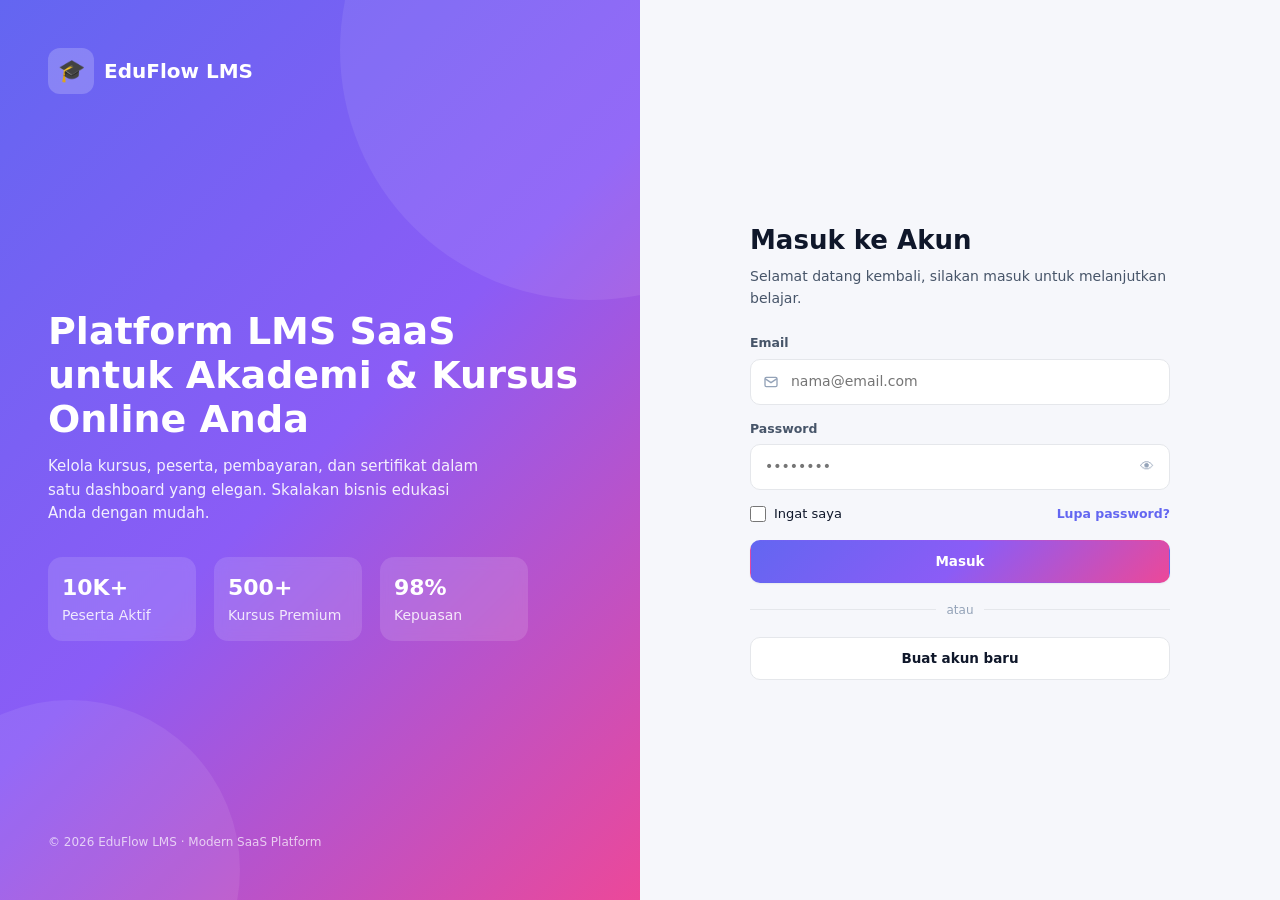
==== index.html @ 76f5e513 "Update index.html" ====
<!DOCTYPE html>
<html lang="id">
<head>
<meta charset="UTF-8" />
<meta name="viewport" content="width=device-width, initial-scale=1, viewport-fit=cover" />
<meta name="theme-color" content="#6366f1" />
<meta name="description" content="EduFlow LMS - Platform Kursus Online SaaS Modern" />
<title>EduFlow LMS - Platform Kursus Online</title>
<link rel="icon" type="image/svg+xml" href="data:image/svg+xml,%3Csvg%20xmlns%3D%22http%3A%2F%2Fwww.w3.org%2F2000%2Fsvg%22%20viewBox%3D%220%200%2064%2064%22%3E%3Crect%20width%3D%2264%22%20height%3D%2264%22%20rx%3D%2214%22%20fill%3D%22%236366f1%22%2F%3E%3Cpath%20d%3D%22M16%2024l16-8%2016%208-16%208z%22%20fill%3D%22white%22%2F%3E%3Cpath%20d%3D%22M22%2030v8c0%203%204%206%2010%206s10-3%2010-6v-8%22%20stroke%3D%22white%22%20stroke-width%3D%222.5%22%20fill%3D%22none%22%2F%3E%3C%2Fsvg%3E" />
<!-- Manifest dipasang saat runtime oleh applyBranding() (Blob URL valid) -->
<style>
/* ============== DESIGN TOKENS ============== */
:root{
  --bg:#f6f7fb; --surface:#ffffff; --surface-2:#f1f3f9; --text:#0f172a; --text-soft:#475569; --muted:#94a3b8;
  --border:#e5e7eb; --primary:#6366f1; --primary-2:#8b5cf6; --primary-soft:#eef2ff;
  --success:#10b981; --warning:#f59e0b; --danger:#ef4444; --info:#0ea5e9;
  --shadow-sm:0 1px 2px rgba(15,23,42,.06); --shadow:0 8px 24px rgba(15,23,42,.08);
  --shadow-lg:0 24px 48px -12px rgba(15,23,42,.18);
  --radius:14px; --radius-sm:10px; --radius-lg:20px;
  --glass:rgba(255,255,255,.65); --glass-border:rgba(255,255,255,.4);
  --gradient:linear-gradient(135deg,#6366f1 0%,#8b5cf6 50%,#ec4899 100%);
  --sidebar:#0f172a; --sidebar-text:#cbd5e1; --sidebar-active:#1e293b;
}
[data-theme="dark"]{
  --bg:#0b1020; --surface:#121931; --surface-2:#0f1530; --text:#e2e8f0; --text-soft:#cbd5e1; --muted:#64748b;
  --border:#1f2a44; --primary:#818cf8; --primary-2:#a78bfa; --primary-soft:#1e1b4b;
  --glass:rgba(18,25,49,.6); --glass-border:rgba(255,255,255,.08);
  --sidebar:#070b1a; --sidebar-active:#111a36;
}
*{box-sizing:border-box;margin:0;padding:0}
html,body{height:100%}
body{
  font-family:'Inter',system-ui,-apple-system,Segoe UI,Roboto,sans-serif;
  background:var(--bg);color:var(--text);font-size:14px;line-height:1.55;
  -webkit-font-smoothing:antialiased;overflow-x:hidden;
}
a{color:inherit;text-decoration:none}
button{font:inherit;cursor:pointer;border:0;background:none;color:inherit}
input,select,textarea{font:inherit;color:inherit}
img{max-width:100%;display:block}
::-webkit-scrollbar{width:10px;height:10px}
::-webkit-scrollbar-thumb{background:var(--border);border-radius:8px}
::-webkit-scrollbar-thumb:hover{background:var(--muted)}

/* ============== UTILITIES ============== */
.hidden{display:none !important}
.flex{display:flex}.grid{display:grid}.gap-1{gap:6px}.gap-2{gap:10px}.gap-3{gap:16px}.gap-4{gap:24px}
.items-center{align-items:center}.justify-between{justify-content:space-between}.justify-center{justify-content:center}
.flex-1{flex:1}.flex-col{flex-direction:column}.wrap{flex-wrap:wrap}
.text-sm{font-size:12.5px}.text-lg{font-size:16px}.text-xl{font-size:20px}.text-2xl{font-size:26px}.text-3xl{font-size:34px}
.font-bold{font-weight:700}.font-semi{font-weight:600}.muted{color:var(--muted)}.soft{color:var(--text-soft)}
.mt-1{margin-top:8px}.mt-2{margin-top:16px}.mt-3{margin-top:24px}.mt-4{margin-top:32px}
.mb-1{margin-bottom:8px}.mb-2{margin-bottom:16px}.mb-3{margin-bottom:24px}
.p-2{padding:12px}.p-3{padding:18px}.p-4{padding:24px}
.rounded{border-radius:var(--radius)}.rounded-sm{border-radius:var(--radius-sm)}
.full{width:100%}.center{text-align:center}
.scroll{overflow:auto}
.badge{display:inline-flex;align-items:center;gap:6px;padding:4px 10px;border-radius:999px;font-size:11.5px;font-weight:600;background:var(--surface-2);color:var(--text-soft)}
.badge.success{background:rgba(16,185,129,.12);color:var(--success)}
.badge.warn{background:rgba(245,158,11,.14);color:var(--warning)}
.badge.danger{background:rgba(239,68,68,.12);color:var(--danger)}
.badge.info{background:rgba(14,165,233,.12);color:var(--info)}
.badge.primary{background:var(--primary-soft);color:var(--primary)}

/* ============== BUTTONS ============== */
.btn{display:inline-flex;align-items:center;justify-content:center;gap:8px;padding:10px 16px;border-radius:var(--radius-sm);font-weight:600;font-size:13.5px;transition:all .18s ease;border:1px solid transparent;white-space:nowrap}
.btn:hover{transform:translateY(-1px)}
.btn:active{transform:translateY(0)}
.btn.primary{background:var(--gradient);color:#fff;box-shadow:var(--shadow-sm)}
.btn.primary:hover{box-shadow:0 10px 24px rgba(99,102,241,.35)}
.btn.ghost{background:var(--surface);color:var(--text);border-color:var(--border)}
.btn.ghost:hover{background:var(--surface-2)}
.btn.soft{background:var(--primary-soft);color:var(--primary)}
.btn.danger{background:rgba(239,68,68,.1);color:var(--danger)}
.btn.danger:hover{background:var(--danger);color:#fff}
.btn.sm{padding:7px 12px;font-size:12.5px}
.btn.icon{padding:9px;width:38px;height:38px}
.btn:disabled{opacity:.55;cursor:not-allowed;transform:none}

/* ============== FORMS ============== */
.field{display:flex;flex-direction:column;gap:6px;margin-bottom:14px}
.field label{font-size:12.5px;font-weight:600;color:var(--text-soft)}
.input,.select,.textarea{
  width:100%;padding:11px 14px;border:1.5px solid var(--border);background:var(--surface);
  border-radius:var(--radius-sm);transition:all .15s;outline:none;color:var(--text);
}
.input:focus,.select:focus,.textarea:focus{border-color:var(--primary);box-shadow:0 0 0 4px rgba(99,102,241,.12)}
.textarea{min-height:90px;resize:vertical;font-family:inherit}
.input-icon{position:relative}
.input-icon .input{padding-left:40px}
.input-icon svg{position:absolute;left:13px;top:50%;transform:translateY(-50%);color:var(--muted)}
.pw-wrap{position:relative}
.pw-wrap button{position:absolute;right:10px;top:50%;transform:translateY(-50%);color:var(--muted);padding:6px}
.checkbox{display:inline-flex;align-items:center;gap:8px;cursor:pointer;font-size:13px}
.checkbox input{width:16px;height:16px;accent-color:var(--primary)}
.error-msg{color:var(--danger);font-size:12px;margin-top:4px;display:block}

/* ============== CARD ============== */
.card{background:var(--surface);border:1px solid var(--border);border-radius:var(--radius);padding:20px;box-shadow:var(--shadow-sm);transition:all .2s}
.card.hover:hover{transform:translateY(-3px);box-shadow:var(--shadow)}
.glass{background:var(--glass);backdrop-filter:blur(20px);-webkit-backdrop-filter:blur(20px);border:1px solid var(--glass-border)}

/* ============== AUTH ============== */
.auth-wrap{min-height:100vh;display:grid;grid-template-columns:1fr 1fr;background:var(--bg)}
.auth-hero{background:var(--gradient);color:#fff;padding:48px;display:flex;flex-direction:column;justify-content:space-between;position:relative;overflow:hidden}
.auth-hero::before,.auth-hero::after{content:"";position:absolute;border-radius:50%;background:rgba(255,255,255,.08)}
.auth-hero::before{width:500px;height:500px;top:-200px;right:-200px}
.auth-hero::after{width:340px;height:340px;bottom:-140px;left:-100px}
.auth-hero > *{position:relative;z-index:1}
.auth-hero h1{font-size:38px;font-weight:800;line-height:1.15;margin-top:24px}
.auth-hero p{opacity:.9;margin-top:14px;font-size:15px;max-width:440px}
.auth-stats{display:grid;grid-template-columns:repeat(3,1fr);gap:18px;margin-top:32px;max-width:480px}
.auth-stats div{background:rgba(255,255,255,.13);padding:14px;border-radius:14px;backdrop-filter:blur(6px)}
.auth-stats b{font-size:22px;display:block}
.auth-form{display:flex;align-items:center;justify-content:center;padding:40px 24px}
.auth-card{width:100%;max-width:420px}
.auth-card h2{font-size:26px;font-weight:800;margin-bottom:6px}
.auth-card .sub{color:var(--text-soft);margin-bottom:24px}
.demo-creds{display:none}
.divider{display:flex;align-items:center;gap:10px;margin:18px 0;color:var(--muted);font-size:12px}
.divider::before,.divider::after{content:"";flex:1;height:1px;background:var(--border)}
@media (max-width:900px){.auth-wrap{grid-template-columns:1fr}.auth-hero{display:none}}

/* ============== APP LAYOUT ============== */
.app{display:grid;grid-template-columns:260px 1fr;min-height:100vh}
.sidebar{background:var(--sidebar);color:var(--sidebar-text);padding:18px 12px;position:sticky;top:0;height:100vh;overflow-y:auto;transition:transform .25s}
.sidebar-brand{display:flex;align-items:center;gap:10px;padding:6px 10px 18px;border-bottom:1px solid rgba(255,255,255,.08);margin-bottom:14px}
.sidebar-brand .logo{width:36px;height:36px;border-radius:10px;background:var(--gradient);display:grid;place-items:center;color:#fff;font-weight:800}
.sidebar-brand b{color:#fff;font-size:16px}
.sidebar-section{font-size:10.5px;font-weight:700;text-transform:uppercase;letter-spacing:.08em;color:#64748b;padding:14px 12px 6px}
.nav-item{display:flex;align-items:center;gap:11px;padding:10px 12px;border-radius:10px;font-size:13.5px;font-weight:500;color:var(--sidebar-text);cursor:pointer;transition:all .15s;margin-bottom:2px}
.nav-item:hover{background:var(--sidebar-active);color:#fff}
.nav-item.active{background:var(--gradient);color:#fff;box-shadow:0 6px 14px rgba(99,102,241,.35)}
.nav-item svg{width:18px;height:18px;flex-shrink:0}
.main{display:flex;flex-direction:column;min-width:0}
.topbar{position:sticky;top:0;z-index:30;background:var(--glass);backdrop-filter:blur(20px);border-bottom:1px solid var(--border);padding:12px 24px;display:flex;align-items:center;gap:14px}
.topbar h1{font-size:18px;font-weight:700}
.topbar .search{flex:1;max-width:420px}
.topbar .avatar{width:36px;height:36px;border-radius:50%;background:var(--gradient);color:#fff;display:grid;place-items:center;font-weight:700;cursor:pointer}
.page{padding:24px;max-width:1400px;width:100%;margin:0 auto}
.page-head{display:flex;align-items:center;justify-content:space-between;gap:12px;flex-wrap:wrap;margin-bottom:20px}
.page-head h2{font-size:24px;font-weight:800}
.page-head p{color:var(--text-soft);margin-top:4px}

/* Stats Grid */
.stats{display:grid;grid-template-columns:repeat(auto-fit,minmax(200px,1fr));gap:16px;margin-bottom:24px}
.stat{background:var(--surface);border:1px solid var(--border);border-radius:var(--radius);padding:18px;position:relative;overflow:hidden}
.stat .ic{width:42px;height:42px;border-radius:12px;display:grid;place-items:center;background:var(--primary-soft);color:var(--primary);margin-bottom:10px}
.stat b{font-size:24px;font-weight:800;display:block;letter-spacing:-.02em}
.stat span{color:var(--muted);font-size:12.5px;font-weight:600}
.stat .trend{position:absolute;top:18px;right:18px;font-size:11.5px;color:var(--success);font-weight:600}

/* Grids */
.grid-2{display:grid;grid-template-columns:repeat(auto-fit,minmax(340px,1fr));gap:16px}
.grid-3{display:grid;grid-template-columns:repeat(auto-fit,minmax(260px,1fr));gap:16px}
.grid-4{display:grid;grid-template-columns:repeat(auto-fit,minmax(220px,1fr));gap:16px}

/* Table */
.table{width:100%;border-collapse:collapse;background:var(--surface);border-radius:var(--radius);overflow:hidden}
.table th,.table td{padding:12px 14px;text-align:left;font-size:13px;border-bottom:1px solid var(--border)}
.table th{background:var(--surface-2);font-weight:700;color:var(--text-soft);font-size:11.5px;text-transform:uppercase;letter-spacing:.04em}
.table tbody tr:hover{background:var(--surface-2)}
.table tbody tr:last-child td{border-bottom:0}
.table-wrap{background:var(--surface);border:1px solid var(--border);border-radius:var(--radius);overflow:auto}

/* Course card */
.course-card{background:var(--surface);border:1px solid var(--border);border-radius:var(--radius);overflow:hidden;cursor:pointer;transition:all .2s;display:flex;flex-direction:column}
.course-card:hover{transform:translateY(-4px);box-shadow:var(--shadow-lg)}
.course-thumb{height:150px;background:var(--gradient);display:grid;place-items:center;color:#fff;font-size:42px;font-weight:800;position:relative}
.course-thumb .cat{position:absolute;top:10px;left:10px;background:rgba(0,0,0,.45);padding:4px 10px;border-radius:8px;font-size:11px;font-weight:600;color:#fff}
.course-body{padding:14px;display:flex;flex-direction:column;gap:8px;flex:1}
.course-body h3{font-size:15px;font-weight:700;line-height:1.35}
.course-body .ins{font-size:12px;color:var(--muted)}
.course-meta{display:flex;align-items:center;justify-content:space-between;margin-top:auto;padding-top:8px;border-top:1px solid var(--border)}
.course-meta .price{font-weight:800;color:var(--primary);font-size:15px}
.rating{display:inline-flex;align-items:center;gap:3px;color:#f59e0b;font-size:12px;font-weight:600}

/* Modal */
.modal-back{position:fixed;inset:0;background:rgba(15,23,42,.55);backdrop-filter:blur(6px);display:none;align-items:center;justify-content:center;z-index:100;padding:16px;overflow-y:auto}
.modal-back.open{display:flex}
.modal{background:var(--surface);border-radius:var(--radius-lg);width:100%;max-width:560px;max-height:90vh;overflow-y:auto;box-shadow:var(--shadow-lg);animation:popin .2s}
.modal.lg{max-width:820px}
.modal.xl{max-width:1000px}
.modal-head{padding:18px 22px;border-bottom:1px solid var(--border);display:flex;justify-content:space-between;align-items:center;position:sticky;top:0;background:var(--surface);z-index:2}
.modal-head h3{font-size:18px;font-weight:700}
.modal-body{padding:22px}
.modal-foot{padding:14px 22px;border-top:1px solid var(--border);display:flex;justify-content:flex-end;gap:10px;background:var(--surface)}
@keyframes popin{from{transform:scale(.94);opacity:0}to{transform:scale(1);opacity:1}}

/* Toast */
.toast-wrap{position:fixed;top:20px;right:20px;z-index:200;display:flex;flex-direction:column;gap:10px;max-width:340px}
.toast{background:var(--surface);border:1px solid var(--border);border-left:4px solid var(--primary);padding:14px 16px;border-radius:var(--radius-sm);box-shadow:var(--shadow);animation:slidein .25s;display:flex;gap:10px}
.toast.success{border-left-color:var(--success)}
.toast.danger{border-left-color:var(--danger)}
.toast.warn{border-left-color:var(--warning)}
@keyframes slidein{from{transform:translateX(100%);opacity:0}to{transform:translateX(0);opacity:1}}

/* Tabs */
.tabs{display:flex;gap:4px;border-bottom:1.5px solid var(--border);margin-bottom:18px;overflow-x:auto}
.tabs button{padding:10px 16px;font-weight:600;font-size:13px;color:var(--muted);border-bottom:2px solid transparent;margin-bottom:-1.5px;white-space:nowrap}
.tabs button.active{color:var(--primary);border-bottom-color:var(--primary)}

/* Empty */
.empty{padding:50px 20px;text-align:center;color:var(--muted)}
.empty svg{width:54px;height:54px;margin-bottom:10px;opacity:.5}

/* Mobile */
.mobile-bar,.fab,.menu-toggle{display:none}
.menu-toggle{padding:8px;border-radius:8px}
@media (max-width:1024px){
  .app{grid-template-columns:1fr}
  .sidebar{position:fixed;z-index:50;transform:translateX(-100%);width:280px;box-shadow:var(--shadow-lg)}
  .sidebar.open{transform:translateX(0)}
  .menu-toggle{display:inline-flex}
  .mobile-bar{display:flex;position:fixed;bottom:0;left:0;right:0;background:var(--surface);border-top:1px solid var(--border);z-index:40;padding:8px;justify-content:space-around;padding-bottom:calc(8px + env(safe-area-inset-bottom))}
  .mobile-bar button{display:flex;flex-direction:column;align-items:center;gap:2px;font-size:10.5px;color:var(--muted);padding:6px 10px;border-radius:10px;font-weight:600;flex:1}
  .mobile-bar button.active{color:var(--primary);background:var(--primary-soft)}
  .mobile-bar svg{width:20px;height:20px}
  .fab{display:grid;place-items:center;position:fixed;bottom:80px;right:18px;width:54px;height:54px;border-radius:50%;background:var(--gradient);color:#fff;box-shadow:0 12px 26px rgba(99,102,241,.45);z-index:39}
  .page{padding-bottom:90px}
  .topbar h1{font-size:15px}
  .topbar .search{display:none}
  .auth-hero{display:none}
}
.backdrop{position:fixed;inset:0;background:rgba(0,0,0,.4);z-index:45;display:none}
.backdrop.open{display:block}

/* Video player */
.vp{background:#000;border-radius:var(--radius);aspect-ratio:16/9;position:relative;display:grid;place-items:center;color:#fff;overflow:hidden}
.vp .play{width:72px;height:72px;border-radius:50%;background:rgba(255,255,255,.2);display:grid;place-items:center;cursor:pointer;backdrop-filter:blur(8px)}
.vp .controls{position:absolute;bottom:0;left:0;right:0;padding:12px 14px;background:linear-gradient(to top,rgba(0,0,0,.85),transparent);display:flex;align-items:center;gap:10px;font-size:12px}
.vp .progress{flex:1;height:4px;background:rgba(255,255,255,.25);border-radius:4px;cursor:pointer;position:relative}
.vp .progress .bar{height:100%;background:var(--primary);border-radius:4px;width:0;transition:width .15s}

/* Chart */
canvas.chart{width:100%;max-height:280px}

/* Certificate */
.cert{aspect-ratio:1.41;background:linear-gradient(135deg,#fef3c7,#fde68a);border:14px double #b45309;padding:34px;text-align:center;display:flex;flex-direction:column;justify-content:center;gap:10px;color:#78350f;font-family:Georgia,serif;border-radius:8px;position:relative}
.cert h1{font-size:34px;letter-spacing:.08em}
.cert .name{font-size:30px;font-weight:bold;border-bottom:2px solid #78350f;padding-bottom:6px;margin:18px auto;display:inline-block}
.cert .qr{position:absolute;bottom:18px;right:18px;width:64px;height:64px;background:#fff;padding:4px;border-radius:6px;display:grid;place-items:center;font-size:8px;color:#000}

/* Forum */
.thread{background:var(--surface);border:1px solid var(--border);border-radius:var(--radius);padding:14px;margin-bottom:10px;cursor:pointer}
.thread:hover{border-color:var(--primary)}

/* Pricing */
.plan{background:var(--surface);border:2px solid var(--border);border-radius:var(--radius-lg);padding:24px;text-align:center;transition:all .2s}
.plan.featured{border-color:var(--primary);box-shadow:0 16px 40px rgba(99,102,241,.18);transform:scale(1.03)}
.plan h3{font-size:18px;font-weight:700}
.plan .price{font-size:34px;font-weight:800;margin:12px 0;color:var(--primary)}
.plan ul{list-style:none;text-align:left;margin:14px 0}
.plan li{padding:7px 0;display:flex;gap:8px;font-size:13px}
.plan li::before{content:"✓";color:var(--success);font-weight:700}

/* Calendar */
.cal-grid{display:grid;grid-template-columns:repeat(7,1fr);gap:4px}
.cal-grid .day{aspect-ratio:1;background:var(--surface-2);border-radius:8px;padding:6px;font-size:12px;font-weight:600;position:relative;cursor:pointer}
.cal-grid .day.has{background:var(--primary-soft);color:var(--primary)}
.cal-grid .day.today{background:var(--gradient);color:#fff}
.cal-grid .head{aspect-ratio:auto;text-align:center;font-size:11px;color:var(--muted);background:none;padding:4px}

/* Misc */
.offline-banner{position:fixed;top:0;left:0;right:0;background:var(--warning);color:#fff;text-align:center;padding:8px;font-size:12px;font-weight:600;z-index:300}
.progress-bar{height:8px;background:var(--surface-2);border-radius:8px;overflow:hidden}
.progress-bar > div{height:100%;background:var(--gradient);transition:width .35s}
.list-row{display:flex;align-items:center;gap:12px;padding:12px;border-bottom:1px solid var(--border)}
.list-row:last-child{border:0}
.av{width:38px;height:38px;border-radius:50%;background:var(--gradient);color:#fff;display:grid;place-items:center;font-weight:700;flex-shrink:0;font-size:13px}
.tag{display:inline-block;padding:3px 8px;background:var(--surface-2);border-radius:6px;font-size:11px;margin:2px;color:var(--text-soft)}

/* Search dropdown */
.search-pop{position:absolute;top:calc(100% + 6px);left:0;right:0;background:var(--surface);border:1px solid var(--border);border-radius:var(--radius);box-shadow:var(--shadow-lg);max-height:320px;overflow-y:auto;z-index:50;display:none}
.search-pop.open{display:block}
.search-pop a{display:block;padding:10px 14px;border-bottom:1px solid var(--border);cursor:pointer;font-size:13px}
.search-pop a:hover{background:var(--surface-2)}
.search-rel{position:relative}
.pm-opt{transition:all .15s}
.pm-selected{border-color:var(--primary)!important;background:var(--primary-soft)!important;box-shadow:0 0 0 2px var(--primary) inset}
</style>
</head>
<body>
<div class="toast-wrap" id="toastWrap"></div>
<div class="backdrop" id="backdrop"></div>
<div class="modal-back" id="modalBack"></div>
<div id="offlineBanner" class="offline-banner hidden">⚠ Anda sedang offline — beberapa fitur dibatasi</div>
<div id="app"></div>

<script>
/* ============================================================
 * EDUFLOW LMS — Single File SaaS Application
 * Vanilla HTML / CSS / JS only. No external libraries.
 * ============================================================ */

/* ---------------- STORAGE LAYER ---------------- */
const DB = {
  k:'eduflow_v1',
  load(){ try{ return JSON.parse(localStorage.getItem(this.k)||'{}'); }catch(e){ return {}; } },
  save(d){ localStorage.setItem(this.k, JSON.stringify(d)); },
  get(key, def){ const d=this.load(); return key in d? d[key] : def; },
  set(key, val){ const d=this.load(); d[key]=val; this.save(d); },
};
const session = {
  get(){ try{return JSON.parse(localStorage.getItem('eduflow_session')||'null');}catch(e){return null;} },
  set(s){ localStorage.setItem('eduflow_session', JSON.stringify(s)); },
  clear(){ localStorage.removeItem('eduflow_session'); localStorage.removeItem('eduflow_token'); }
};
// JWT dari backend disimpan terpisah & dilampirkan ke setiap request terautentikasi.
const authToken = {
  get(){ try{ return localStorage.getItem('eduflow_token')||''; }catch(e){ return ''; } },
  set(t){ if(t) localStorage.setItem('eduflow_token', t); },
  clear(){ localStorage.removeItem('eduflow_token'); }
};

/* ============================================================
 * BACKEND API LAYER — Google Apps Script (Code.gs)
 * Ganti GAS_URL dengan URL Web App deploy GAS Anda.
 * apiFetch(action,payload) = async wrapper + retry exponential backoff (max 3x)
 * ============================================================ */
const GAS_URL = "https://script.google.com/macros/s/AKfycbx8dnNu2ZPVMMbDZ9PZ0nVqOcPPc5TNAemLsIQETOqML8JSO0egLW-LDYzxIuqfsWg/exec"; // <-- paste URL Web App GAS di sini
const HMAC_SECRET = "1"; // <-- samakan dengan Script Properties HMAC_SECRET di GAS
const API_ENABLED = () => GAS_URL && !GAS_URL.includes('URL_DEPLOY_GAS_ANDA');

// HMAC-SHA256 + base64url (tanpa padding) — match Utilities.base64EncodeWebSafe di GAS
async function _hmacSign(message, secret){
  const enc = new TextEncoder();
  const key = await crypto.subtle.importKey(
    'raw', enc.encode(secret),
    { name:'HMAC', hash:'SHA-256' },
    false, ['sign']
  );
  const sigBuf = await crypto.subtle.sign('HMAC', key, enc.encode(message));
  let bin = '';
  const bytes = new Uint8Array(sigBuf);
  for (let i=0; i<bytes.length; i++) bin += String.fromCharCode(bytes[i]);
  return btoa(bin).replace(/\+/g,'-').replace(/\//g,'_').replace(/=+$/,'');
}

async function apiFetch(action, payload = {}, opts = {}){
  if (!API_ENABLED()) return { ok:false, offline:true, msg:'Backend offline (GAS_URL belum diset)' };
  const max = opts.retries ?? 3;
  let delay = 600, lastErr = null;

  // Format yang ditandatangani harus identik dengan verifikasi backend:
  // JSON.stringify({action, data, ts})
  const ts = Date.now();
  const signedObj = { action, data: payload, ts };
  let sig = '';
  try {
    if (action !== 'ping') sig = await _hmacSign(JSON.stringify(signedObj), HMAC_SECRET);
  } catch(e){ console.warn('[apiFetch] HMAC sign failed:', e); }
  // token TIDAK ikut ditandatangani (backend memverifikasi {action,data,ts} lalu membaca body.token terpisah)
  const tok = (action === 'login' || action === 'register' || action === 'ping') ? '' : authToken.get();
  const outObj = Object.assign({}, signedObj, sig ? { sig } : {}, tok ? { token: tok } : {});
  const bodyStr = JSON.stringify(outObj);

  for (let i=0; i<max; i++){
    try {
      const ctrl = new AbortController();
      const tid = setTimeout(()=>ctrl.abort(), opts.timeout || 20000);
      const res = await fetch(GAS_URL, {
        method:'POST',
        // text/plain agar tidak memicu CORS preflight ke GAS
        headers:{'Content-Type':'text/plain;charset=utf-8'},
        body: bodyStr,
        redirect:'follow',
        signal: ctrl.signal
      });
      clearTimeout(tid);
      if (!res.ok) throw new Error('HTTP '+res.status);
      const json = await res.json();
      return json;
    } catch(err){
      lastErr = err;
      if (i < max-1){ await new Promise(r=>setTimeout(r, delay)); delay *= 2; }
    }
  }
  console.warn('[apiFetch]', action, 'gagal:', lastErr);
  return { ok:false, offline:true, msg:'Tidak dapat terhubung ke server' };
}

// fire-and-forget: kirim ke backend tanpa block UI, log saja kalau gagal
function apiSync(action, payload){
  if (!API_ENABLED()) return;
  apiFetch(action, payload, {retries:2}).catch(()=>{});
}

/* ============================================================
 * PENYIMPANAN KOLEKSI TERPUSAT (anti data hilang) — v3
 * Prinsip: sebuah koleksi yang punya perubahan lokal BELUM dikonfirmasi
 * server TIDAK BOLEH ditimpa oleh pull mana pun (tak peduli timing),
 * sampai server benar-benar memuat data yang sama (dikonfirmasi),
 * atau melewati batas waktu pengaman yang sangat longgar.
 *
 * State per koleksi:
 *   _dirty[name]      = true selama perubahan lokal belum dikonfirmasi server.
 *   _dirtySince[name] = waktu pertama jadi dirty (utk batas pengaman).
 *   _lastPushOk[name] = status push terakhir (utk dorong ulang saat poll).
 * Guard dilepas HANYA lewat _confirmSynced (server == lokal).
 * ============================================================ */
const _dirty = {};
const _dirtySince = {};
const _lastPushOk = {};
const DIRTY_SAFETY_TTL = 10 * 60 * 1000; // 10 menit: batas paling longgar agar tak terkunci selamanya

function _markDirty(name){ _dirty[name] = true; if(!_dirtySince[name]) _dirtySince[name] = Date.now(); }
function _isDirty(name){
  if(!_dirty[name]) return false;
  if(Date.now() - (_dirtySince[name]||0) > DIRTY_SAFETY_TTL){ // pengaman terakhir
    delete _dirty[name]; delete _dirtySince[name]; return false;
  }
  return true;
}
function _clearDirty(name){ delete _dirty[name]; delete _dirtySince[name]; }
// Lepas status dirty hanya bila isi server sudah cocok (jumlah + id) dengan lokal.
function _confirmSynced(name, serverArr){
  try{
    const localArr = DB.get(name, []);
    if(!Array.isArray(serverArr)||!Array.isArray(localArr)) return false;
    if(serverArr.length!==localArr.length) return false;
    const s = serverArr.map(x=>x&&x.id).sort().join('|');
    const l = localArr.map(x=>x&&x.id).sort().join('|');
    if(s===l){ _clearDirty(name); return true; }
  }catch(e){}
  return false;
}
// Dorong ulang koleksi dirty ke server (dipanggil tiap poll bila push belum sukses).
function _repush(name){
  if(!API_ENABLED()) return;
  const cur = DB.get(name, []);
  apiFetch('syncPush', { [name]: cur }, { retries:2 }).then(r=>{ _lastPushOk[name] = !!(r&&r.ok); });
}
// Dorong SEMUA koleksi yang masih dirty (mis. setelah login / koneksi pulih).
// Menjamin data sementara akhirnya 100% tersimpan di backend.
async function flushDirty(){
  if(!API_ENABLED()) return;
  const names = Object.keys(_dirty).filter(n=>_dirty[n]);
  for(const n of names){
    try{
      const cur = DB.get(n, []);
      const r = await apiFetch('syncPush', { [n]: cur }, { retries:3 });
      _lastPushOk[n] = !!(r&&r.ok);
      // konfirmasi via pull berikutnya akan melepas status dirty saat server == lokal
    }catch(e){}
  }
}
window.flushDirty = flushDirty;

// Simpan satu koleksi: lokal + backend (syncPush, jalur admin).
async function saveCollection(name, arr){
  DB.set(name, arr); _markDirty(name);
  if(!API_ENABLED()) return { ok:true, local:true };
  try{
    const r = await apiFetch('syncPush', { [name]: arr }, { retries:3 });
    _lastPushOk[name] = !!(r&&r.ok);
    // Jangan langsung lepas dirty di sini; tunggu pull mengonfirmasi (server == lokal).
    return r || { ok:false };
  }catch(e){ _lastPushOk[name]=false; return { ok:false, msg:String(e) }; }
}
// Simpan beberapa koleksi sekaligus (mis. saat satu aksi mengubah 2 tabel)
async function saveCollections(obj){
  Object.entries(obj).forEach(([k,v])=>{ DB.set(k,v); _markDirty(k); });
  if(!API_ENABLED()) return { ok:true, local:true };
  try{
    const r = await apiFetch('syncPush', obj, { retries:3 });
    Object.keys(obj).forEach(k=>{ _lastPushOk[k] = !!(r&&r.ok); });
    return r || { ok:false };
  }catch(e){ Object.keys(obj).forEach(k=>_lastPushOk[k]=false); return { ok:false, msg:String(e) }; }
}
/* Tambah/ubah SATU baris pada entity (jalur non-admin utk review, thread, dll).
 * Memakai handler 'upsert' backend (boleh non-admin utk entity non-admin-only). */
async function upsertRemote(entity, row){
  const arr = DB.get(entity, []);
  const i = arr.findIndex(x=>x.id===row.id);
  if(i>=0) arr[i] = {...arr[i], ...row}; else arr.unshift(row);
  DB.set(entity, arr); _markDirty(entity);
  if(!API_ENABLED()) return { ok:true, local:true };
  try{
    const r = await apiFetch('upsert', { entity, row }, { retries:3 });
    _lastPushOk[entity] = !!(r&&r.ok);
    return r || { ok:false };
  }catch(e){ _lastPushOk[entity]=false; return { ok:false, msg:String(e) }; }
}
window.saveCollection = saveCollection;
window.saveCollections = saveCollections;
window.upsertRemote = upsertRemote;

/* Simpan koleksi BERBENTUK OBJEK (bukan array): settings, paymentSettings, certTemplate.
 * Lokal + backend (syncPush). Tidak memakai guard dirty array karena bentuknya objek tunggal. */
const _objDirty = {};        // name -> true selama perubahan objek belum dikonfirmasi server
const _objDirtySince = {};
function _markObjDirty(name){ _objDirty[name]=true; if(!_objDirtySince[name]) _objDirtySince[name]=Date.now(); }
function _isObjDirty(name){
  if(!_objDirty[name]) return false;
  if(Date.now()-(_objDirtySince[name]||0) > 600000){ delete _objDirty[name]; delete _objDirtySince[name]; return false; }
  return true;
}
function _clearObjDirty(name){ delete _objDirty[name]; delete _objDirtySince[name]; }
async function saveCollectionObj(name, obj){
  DB.set(name, obj); _markObjDirty(name);
  if(!API_ENABLED()) return { ok:true, local:true };
  try{
    const r = await apiFetch('syncPush', { [name]: obj }, { retries:3 });
    if(r && r.ok){ _clearObjDirty(name); }   // dikonfirmasi server → lepas dirty
    return r || { ok:false };
  }catch(e){ return { ok:false, msg:String(e) }; }
}
window.saveCollectionObj = saveCollectionObj;

/* ===== FILE UPLOAD ke Google Drive via GAS =====
   Contract GAS (Code.gs di sisi Anda harus handle):
     POST { action:'uploadFile', data:{ filename, mime, base64, type, title, description } }
       -> { ok:true, data:{ fileId, url, viewUrl, size } }
     POST { action:'deleteFile', data:{ fileId } } -> { ok:true }
   Jika GAS_URL belum diset, file disimpan sebagai data-URL di localStorage (fallback).
*/
function fileToBase64(file){
  return new Promise((res,rej)=>{
    const r = new FileReader();
    r.onload = ()=> res(String(r.result).split(',')[1]||'');
    r.onerror = rej;
    r.readAsDataURL(file);
  });
}
function fileToDataUrl(file){
  return new Promise((res,rej)=>{
    const r = new FileReader(); r.onload=()=>res(r.result); r.onerror=rej; r.readAsDataURL(file);
  });
}
async function uploadToDrive(file, meta={}){
  // returns { ok, data:{ fileId, url, viewUrl, size, mime, type, fallback? } }
  const t = file.type||'';
  const type = t.startsWith('video')?'video':t.startsWith('audio')?'audio':t.startsWith('image')?'image':
               /pdf/.test(t)?'pdf':/presentation|powerpoint/.test(t)?'slide':/word|document/.test(t)?'doc':'file';
  const prog = typeof meta.onProgress==='function'?meta.onProgress:()=>{};
  if (!API_ENABLED()){
    // fallback localStorage (hanya file kecil < 8MB saat backend belum diset)
    if (file.size > 8*1024*1024) return { ok:false, msg:'GAS_URL belum diset & file >8MB tidak bisa disimpan lokal.' };
    const dataUrl = await fileToDataUrl(file);
    return { ok:true, data:{ fileId:'local_'+uid('f'), url:dataUrl, viewUrl:dataUrl, size:file.size, mime:file.type, type, fallback:true } };
  }
  try{
    const base64 = await fileToBase64(file);
    const CH = 3*1024*1024; // ~3MB per potongan base64 (di bawah batas payload GAS)
    if (base64.length <= CH){
      const r = await apiFetch('uploadFile', { filename:file.name, mime:file.type, base64, type,
        title: meta.title||file.name, description: meta.description||'' }, { timeout:120000, retries:2 });
      if (r && r.ok && r.data){ r.data.type=r.data.type||type; r.data.mime=r.data.mime||file.type; return r; }
      return { ok:false, msg: (r&&r.msg)||'Upload ke Drive gagal' };
    }
    // === Upload BERPOTONGAN (chunk) untuk file besar — tanpa batas ukuran ===
    const uploadId = 'up_'+Date.now()+'_'+uid('c');
    const total = Math.ceil(base64.length/CH);
    for (let i=0;i<total;i++){
      const chunk = base64.slice(i*CH,(i+1)*CH);
      const cr = await apiFetch('uploadChunk', { uploadId, index:i, total, chunk }, { timeout:120000, retries:3 });
      if (!cr || !cr.ok) return { ok:false, msg:'Gagal mengirim potongan '+(i+1)+'/'+total };
      prog(Math.round((i+1)/total*100), i+1, total);
    }
    const fin = await apiFetch('finalizeUpload', { uploadId, filename:file.name, mime:file.type, type,
      title: meta.title||file.name, description: meta.description||'' }, { timeout:180000, retries:2 });
    if (fin && fin.ok && fin.data){ fin.data.type=fin.data.type||type; fin.data.mime=fin.data.mime||file.type; return fin; }
    return { ok:false, msg:(fin&&fin.msg)||'Gagal menggabungkan file di Drive' };
  }catch(e){ return { ok:false, msg:String(e) }; }
}
async function deleteFromDrive(fileId){
  if (!fileId) return { ok:true };
  if (!API_ENABLED() || String(fileId).startsWith('local_')) return { ok:true };
  return apiFetch('deleteFile', { fileId }, { retries:1 });
}

// 2-way sync: tarik data dari sheet ke localStorage (panggil di startup setelah login)
// SERVER AUTHORITATIVE: bila backend "live", state server selalu menang —
// termasuk koleksi yang dikosongkan (hasil hapus manual di Spreadsheet/Drive).
function _applyPull(r, pullStart){
  if(!(r && r.ok && r.data)) return;
  const map = {
    users:'users', courses:'courses', categories:'categories', instructors:'instructors',
    transactions:'transactions', coupons:'coupons', reviews:'reviews', threads:'threads',
    calendar:'calendar', notifications:'notifications', affiliates:'affiliates',
    memberships:'memberships', broadcasts:'broadcasts', materials:'materials', certificates:'certificates'
  };
  // backend dianggap "live" jika ada minimal 1 user di server
  const live = Array.isArray(r.data.users) && r.data.users.length>0;
  Object.entries(map).forEach(([k,sk])=>{
    if (Array.isArray(r.data[k])){
      // Koleksi dengan perubahan lokal belum dikonfirmasi → JANGAN PERNAH ditimpa.
      if (_isDirty(sk)){
        // Bila server kini sudah memuat data yang sama, lepas status dirty.
        if(!_confirmSynced(sk, r.data[k])){
          // Belum cocok → dorong ulang ke server agar perubahan tidak hilang.
          _repush(sk);
        }
        return; // pertahankan data lokal apa pun yang terjadi
      }
      // Tidak dirty → server authoritative. saat live: selalu timpa (termasuk kosong → hapus).
      if (live || r.data[k].length) DB.set(sk, r.data[k]);
    }
  });
  // settings: gabungkan agar bentuk selalu lengkap (server bisa saja parsial)
  if(r.data.settings && !_isObjDirty('settings')){
    const d = defaultSettings(); const s = r.data.settings;
    DB.set('settings', { ...d, ...s,
      general:{...d.general,...(s.general||{})}, seo:{...d.seo,...(s.seo||{})}, security:{...d.security,...(s.security||{})},
      payment:{...d.payment,...(s.payment||{})}, smtp:{...d.smtp,...(s.smtp||{})} });
  } else if(r.data.settings && _isObjDirty('settings')){
    apiFetch('syncPush',{settings:DB.get('settings')},{retries:2}).then(rr=>{ if(rr&&rr.ok)_clearObjDirty('settings'); });
  }
  if(r.data.paymentSettings && !_isObjDirty('paymentSettings')){
    const d = defaultPaySettings(); const s = r.data.paymentSettings;
    DB.set('paymentSettings', { ...d, ...s,
      gateways:{...d.gateways,...(s.gateways||{})}, qris:{...d.qris,...(s.qris||{})}, bank:{...d.bank,...(s.bank||{})} });
  } else if(r.data.paymentSettings && _isObjDirty('paymentSettings')){
    apiFetch('syncPush',{paymentSettings:DB.get('paymentSettings')},{retries:2}).then(rr=>{ if(rr&&rr.ok)_clearObjDirty('paymentSettings'); });
  }
  if(r.data.certTemplate && !_isObjDirty('certTemplate')) DB.set('certTemplate', r.data.certTemplate);
  if(state.user){
    const fresh=DB.get('users',[]).find(x=>x.id===state.user.id);
    if(fresh) state.user={...state.user,...fresh};
    else if(live){ // user dihapus manual di backend → paksa logout
      toast('Akun Anda tidak lagi terdaftar di server. Silakan login ulang.','warn');
      session.clear(); authToken.clear(); state.user=null;
    }
  }
}
async function pullFromBackend(silent, opts){
  const pullStart = Date.now();   // catat SEBELUM kirim, utk deteksi mutasi lokal yg lebih baru
  const r = await apiFetch('syncPull', (opts&&opts.forceRescan)?{forceRescan:true}:{}, {retries:1});
  _applyPull(r, pullStart);
  if(r && r.ok && r.data && !silent) toast('Data tersinkron dari server','success');
  return r;
}
// push seluruh state lokal ke backend (sekali jalan saat first run)
async function pushToBackend(){
  const payload = {
    users:DB.get('users',[]), courses:DB.get('courses',[]), categories:DB.get('categories',[]),
    instructors:DB.get('instructors',[]), transactions:DB.get('transactions',[]),
    coupons:DB.get('coupons',[]), reviews:DB.get('reviews',[]), threads:DB.get('threads',[]),
    calendar:DB.get('calendar',[]), notifications:DB.get('notifications',[]),
    affiliates:DB.get('affiliates',[]), memberships:DB.get('memberships',[]),
    broadcasts:DB.get('broadcasts',[]), materials:DB.get('materials',[])
  };
  return apiFetch('syncPush', payload);
}
window.pullFromBackend = pullFromBackend;
window.pushToBackend = pushToBackend;

/* ---------------- HELPERS ---------------- */
const $ = (s,el=document)=>el.querySelector(s);
const $$= (s,el=document)=>[...el.querySelectorAll(s)];
const esc = s => String(s==null?'':s).replace(/[&<>"']/g, c=>({'&':'&amp;','<':'&lt;','>':'&gt;','"':'&quot;',"'":'&#39;'}[c]));
const uid = (p='id')=>p+'_'+Math.random().toString(36).slice(2,10);
const fmtRp = n => 'Rp '+Number(n||0).toLocaleString('id-ID');
const fmtDate = d => new Date(d).toLocaleDateString('id-ID',{day:'2-digit',month:'short',year:'numeric'});
const fmtDateTime = d => new Date(d).toLocaleString('id-ID');
const debounce=(f,w=200)=>{let t;return(...a)=>{clearTimeout(t);t=setTimeout(()=>f(...a),w);};};

function toast(msg, type='info'){
  const w = $('#toastWrap');
  const el = document.createElement('div');
  el.className='toast '+type;
  el.innerHTML = `<div style="flex:1"><b style="font-size:13px">${esc(msg)}</b></div><button onclick="this.parentNode.remove()" style="color:var(--muted)">✕</button>`;
  w.appendChild(el);
  setTimeout(()=>el.remove(), 4000);
}

function modal({title, body, foot, size=''}){
  const mb = $('#modalBack');
  mb.innerHTML = `<div class="modal ${size}">
    <div class="modal-head"><h3>${esc(title)}</h3><button onclick="closeModal()" class="btn icon ghost">✕</button></div>
    <div class="modal-body">${body}</div>
    ${foot?`<div class="modal-foot">${foot}</div>`:''}
  </div>`;
  mb.classList.add('open');
  document.body.style.overflow='hidden';
}
function closeModal(){ $('#modalBack').classList.remove('open'); $('#modalBack').innerHTML=''; document.body.style.overflow=''; }
$('#modalBack').addEventListener('click', e=>{ if(e.target.id==='modalBack') closeModal(); });

function confirmModal(msg, onYes){
  modal({
    title:'Konfirmasi',
    body:`<p>${esc(msg)}</p>`,
    foot:`<button class="btn ghost" onclick="closeModal()">Batal</button><button class="btn primary" id="cfYes">Ya, lanjutkan</button>`
  });
  $('#cfYes').onclick=()=>{ closeModal(); onYes(); };
}

/* ---------------- EMOJI PICKER (reusable) ---------------- */
const EMOJI_LIST = [
  '📘','📚','📖','📝','✏️','🖊️','📊','📈','📉','📋','📌','📍','📎','🗂️','📁','📂','🗃️','🗄️','🧾','📑',
  '💼','🏢','🏫','🏛️','💡','🎯','🚀','⭐','🌟','✨','🔥','💎','🏆','🥇','🥈','🥉','🎓','🧠','👨‍🏫','👩‍🏫',
  '💻','🖥️','⌨️','🖱️','💾','📱','📲','📡','📶','⚡','🔧','🛠️','⚙️','🔩','🤖','🧪','🔬','🧬','📐','📏',
  '🎨','🖌️','🖍️','🖼️','📷','📸','🎬','🎞️','📽️','🎵','🎶','🎤','🎧','🎸','🎹','🥁','📺','📻','🎮','🕹️',
  '💰','💵','💴','💶','💷','💳','🏦','💸','🧮','📦','🛒','🛍️','🏷️','🎁','🪙','💱','📤','📥','📨','📧',
  '🔍','🔎','🔑','🗝️','🔒','🔓','🛡️','⚔️','🎫','🎟️','🪪','🏅','🎖️','🏵️','🎗️','🎀','🎈','🎉','🎊','🪄',
  '🌍','🌎','🌏','🌐','🗺️','✈️','🚀','🚗','🚙','🚌','🚲','🏠','🏡','🏬','🏪','🏨','⛺','🌳','🌲','🌴',
  '❤️','🧡','💛','💚','💙','💜','🤍','🖤','🤎','💖','💝','🟢','🟡','🔴','🟠','🔵','🟣','⚪','⚫','🟤',
  '✅','❌','⚠️','❗','❓','➕','➖','✖️','🔔','🔕','📣','📢','💬','💭','🗯️','👍','👎','👌','👏','🙌',
  '🧘','🏃','🚴','🏋️','⚽','🏀','🏈','⚾','🎾','🏐','🥊','🎱','🎳','♟️','🧩','🎲','🎰','🎯','🪁','🛹',
  '🍎','🍊','🍋','🍌','🍉','🍇','🍓','🥑','🥕','🌽','🍞','🧀','🍔','🍕','🍣','🍜','🍰','🍩','☕','🍵',
  '🐶','🐱','🐭','🐰','🦊','🐻','🐼','🐨','🐯','🦁','🐮','🐷','🐵','🐔','🐧','🦄','🐝','🦋','🐢','🐬'
];

window.emojiField = function(name, value, label){
  const fid = 'ef_'+Math.random().toString(36).slice(2,8);
  const v = value || '📘';
  return `<div class="field"><label for="${fid}">${esc(label||'Emoji / Ikon')}</label>
    <div style="display:flex;gap:6px;align-items:stretch">
      <input id="${fid}" class="input" name="${name}" maxlength="2" value="${esc(v)}" autocomplete="off" style="flex:0 0 80px;font-size:22px;text-align:center"/>
      <button type="button" class="btn ghost" onclick="toggleEmojiPicker('${fid}')" style="flex:1;justify-content:flex-start;gap:6px">😊 Pilih / Insert emoji</button>
    </div>
    <div id="${fid}_p" style="display:none;margin-top:8px;padding:10px;border:1px solid var(--border);border-radius:10px;background:var(--surface-2);max-height:240px;overflow:auto">
      <input type="text" id="${fid}_s" name="${name}_search" class="input" placeholder="Cari emoji (mis. star, fire)..." autocomplete="off" aria-label="Cari emoji" oninput="filterEmojiPicker('${fid}',this.value)" style="margin-bottom:8px"/>
      <div id="${fid}_g" style="display:grid;grid-template-columns:repeat(auto-fill,minmax(40px,1fr));gap:4px">
        ${EMOJI_LIST.map(e=>`<button type="button" class="emoji-pick" data-e="${e}" onclick="pickEmoji('${fid}','${e}')" title="${e}" style="font-size:22px;padding:6px;background:var(--surface);border:1px solid transparent;border-radius:8px;cursor:pointer;transition:all .15s" onmouseover="this.style.borderColor='var(--primary)';this.style.transform='scale(1.15)'" onmouseout="this.style.borderColor='transparent';this.style.transform='scale(1)'">${e}</button>`).join('')}
      </div>
    </div>
  </div>`;
};
window.toggleEmojiPicker = (fid)=>{ const p=$('#'+fid+'_p'); p.style.display = p.style.display==='none'?'block':'none'; };
window.pickEmoji = (fid,e)=>{ $('#'+fid).value=e; $('#'+fid+'_p').style.display='none'; };
window.filterEmojiPicker = (fid,q)=>{
  q=(q||'').toLowerCase().trim();
  // Simple: when query empty show all, else show emojis containing query in their HTML entity name approximation (we just match raw char or use index buckets)
  $$('#'+fid+'_g .emoji-pick').forEach(b=>{
    b.style.display = (!q || b.dataset.e.includes(q))?'':'none';
  });
};

/* ---------------- SEED DATA ---------------- */
/* ============================================================
 * BOOTSTRAP — TANPA DEMO/DUMMY
 * Semua data nyata berada di BACKEND (Spreadsheet + Drive).
 * Frontend hanya menyiapkan struktur minimal agar UI tidak error
 * sebelum data pertama ditarik dari server (syncPull).
 *  - Tidak ada user palsu, kursus contoh, transaksi, review, dll.
 *  - Saat backend aktif: kosongkan cache lokal lalu tarik dari server.
 *  - Tanpa backend: aplikasi tetap render namun kosong; login butuh server.
 * ============================================================ */
const EMPTY_COLLECTIONS = [
  'users','courses','categories','instructors','transactions','coupons',
  'reviews','threads','calendar','notifications','affiliates','memberships',
  'broadcasts','materials','certificates'
];
function defaultSettings(){
  return {
    general:{ name:'EduFlow LMS', tagline:'Belajar Tanpa Batas', logo:'🎓' },
    seo:{ title:'EduFlow LMS', desc:'Platform kursus online.' },
    security:{ sessionTimeout:60, minPwLen:8 },
    payment:{ midtransKey:'', xenditKey:'', stripeKey:'', paypalKey:'' },
    smtp:{ host:'', port:'', user:'' },
  };
}
// Selalu kembalikan settings dengan bentuk lengkap (cegah undefined.general dst).
function getSettings(){
  const d = defaultSettings();
  const s = DB.get('settings') || {};
  return {
    ...d, ...s,
    general:  { ...d.general,  ...(s.general||{})  },
    seo:      { ...d.seo,      ...(s.seo||{})      },
    security: { ...d.security, ...(s.security||{}) },
    payment:  { ...d.payment,  ...(s.payment||{})  },
    smtp:     { ...d.smtp,     ...(s.smtp||{})     },
  };
}
function bootstrap(){
  // Struktur minimal — hanya dibuat bila key belum ada, TIDAK menimpa cache server.
  EMPTY_COLLECTIONS.forEach(k=>{ if(DB.get(k)===null || DB.get(k)===undefined) DB.set(k, []); });
  // Selalu pastikan settings berbentuk lengkap (merge default ke yang tersimpan/lama).
  DB.set('settings', getSettings());
  if(DB.get('cart')===null || DB.get('cart')===undefined) DB.set('cart', {});
  // Tandai bahwa tidak ada lagi proses seeding demo.
  DB.set('seeded', true);
}
bootstrap();

/* ---------------- STATE ---------------- */
const state = {
  user:null,
  route:'dashboard',
  cart: DB.get('cart',{}),
};

/* ---------------- AUTH ---------------- */
function checkLogin(){
  const s = session.get();
  if(s && s.userId){
    const users = DB.get('users',[]);
    let u = users.find(x=>x.id===s.userId);
    if(!u){
      const ins = DB.get('instructors',[]).find(x=>x.id===s.userId);
      if(ins) u = { id:ins.id, name:ins.name, email:ins.email, role:'instructor', status:'active',
                    expertise:ins.expertise||'', bio:ins.bio||'', permissions:ins.permissions||{} };
    }
    if(u){
      const tout = (DB.get('settings').security?.sessionTimeout||60)*60*1000;
      if(Date.now() - (s.loginAt||0) > tout){
        session.clear(); state.user=null;
        toast('Sesi berakhir, silakan login kembali','warn');
        return false;
      }
      state.user = u;
      return true;
    }
  }
  return false;
}

async function login(email, password, remember){
  // KEAMANAN: bila backend aktif, SERVER adalah otoritas verifikasi password (PBKDF2 di server).
  // Verifikasi lokal hanya dipakai sebagai fallback offline / mode demo tanpa backend.
  if (API_ENABLED()){
    const r = await apiFetch('login',{email,password});
    if (r && r.ok && r.user){
      if (r.token) authToken.set(r.token);   // simpan JWT utk request terautentikasi berikutnya
      const us = DB.get('users',[]); const ix = us.findIndex(x=>x.id===r.user.id);
      // simpan profil tanpa password (server tidak mengirim hash; jangan pernah simpan plaintext)
      const safe = {...r.user, serverAuth:true}; delete safe.password;
      if (ix>=0) us[ix] = {...us[ix], ...safe, password:undefined}; else us.push(safe);
      DB.set('users',us);
      session.set({userId:r.user.id, loginAt:Date.now(), remember:!!remember});
      state.user = us.find(x=>x.id===r.user.id);
      return {ok:true};
    }
    if (r && r.msg && !r.offline) return {ok:false,msg:r.msg};
    if (r && !r.offline) return {ok:false,msg:'Email atau password salah'};
    // r.offline === true → server tak terjangkau, jatuh ke verifikasi lokal di bawah
  }
  // Fallback lokal (hanya bila backend tak terjangkau). Tidak ada akun demo lokal lagi.
  const users = DB.get('users',[]);
  let u = users.find(x=>x.email.toLowerCase()===email.toLowerCase() && x.password===password);
  if(u){
    if(u.status==='inactive') return {ok:false,msg:'Akun dinonaktifkan'};
    session.set({userId:u.id, loginAt:Date.now(), remember:!!remember});
    state.user = u;
    return {ok:true};
  }
  // Tanpa backend tidak ada akun lokal (demo sudah dihapus) → arahkan ke konfigurasi server.
  if(!API_ENABLED()) return {ok:false,msg:'Server belum dikonfigurasi (GAS_URL). Semua akun & data tersimpan di backend.'};
  return {ok:false,msg:'Email atau password salah'};
}
function logout(){ session.clear(); state.user=null; if($('#backdrop')) $('#backdrop').classList.remove('open'); render(); }
async function register(data){
  const minLen = DB.get('settings').security?.minPwLen||8;
  if(data.password.length < minLen) return {ok:false,msg:`Password minimal ${minLen} karakter`};
  // KEAMANAN: bila backend aktif, SERVER yang membuat akun (hash password, cek duplikasi, set role).
  if (API_ENABLED()){
    const r = await apiFetch('register',{name:data.name,email:data.email,password:data.password});
    if (r && r.ok && r.user){
      if (r.token) authToken.set(r.token);
      const us=DB.get('users',[]); const safe={...r.user}; delete safe.password;
      if(!us.some(x=>x.id===safe.id)) us.push(safe); DB.set('users',us);
      return {ok:true,user:safe};
    }
    if (r && r.msg && !r.offline) return {ok:false,msg:r.msg};
    if (r && !r.offline) return {ok:false,msg:'Registrasi gagal'};
    // offline → fallback lokal
  }
  const users = DB.get('users',[]);
  if(users.some(u=>u.email.toLowerCase()===data.email.toLowerCase())) return {ok:false,msg:'Email sudah terdaftar'};
  const nu = {id:uid('u'),name:data.name,email:data.email,password:data.password,role:'student',joinedAt:Date.now(),status:'active',enrolled:[],wishlist:[]};
  users.push(nu); DB.set('users',users);
  return {ok:true,user:nu};
}

/* ============================================================
 * AUTH PAGES
 * ============================================================ */
function renderAuth(mode='login'){
  const settings = getSettings();
  document.title = settings.general.name+' - '+(mode==='login'?'Masuk':'Daftar');
  $('#app').innerHTML = `
  <div class="auth-wrap">
    <div class="auth-hero">
      <div class="flex items-center gap-2">
        <div style="width:46px;height:46px;border-radius:12px;background:rgba(255,255,255,.2);display:grid;place-items:center;font-size:22px">${settings.general.logo}</div>
        <b style="font-size:20px">${esc(settings.general.name)}</b>
      </div>
      <div>
        <h1>Platform LMS SaaS untuk Akademi & Kursus Online Anda</h1>
        <p>Kelola kursus, peserta, pembayaran, dan sertifikat dalam satu dashboard yang elegan. Skalakan bisnis edukasi Anda dengan mudah.</p>
        <div class="auth-stats">
          <div><b>10K+</b><span style="opacity:.85">Peserta Aktif</span></div>
          <div><b>500+</b><span style="opacity:.85">Kursus Premium</span></div>
          <div><b>98%</b><span style="opacity:.85">Kepuasan</span></div>
        </div>
      </div>
      <div style="opacity:.7;font-size:12px">© ${new Date().getFullYear()} EduFlow LMS · Modern SaaS Platform</div>
    </div>
    <div class="auth-form">
      <div class="auth-card">
        ${mode==='login'?loginForm():mode==='register'?registerForm():forgotForm()}
      </div>
    </div>
  </div>`;
  bindAuth(mode);
}

function loginForm(){
  return `
    <h2>Masuk ke Akun</h2>
    <p class="sub">Selamat datang kembali, silakan masuk untuk melanjutkan belajar.</p>
    <form id="loginForm" novalidate>
      <div class="field">
        <label>Email</label>
        <div class="input-icon">
          <svg width="16" height="16" viewBox="0 0 24 24" fill="none" stroke="currentColor" stroke-width="2"><rect x="3" y="5" width="18" height="14" rx="2"/><path d="M3 7l9 6 9-6"/></svg>
          <input class="input" type="email" name="email" placeholder="nama@email.com" required />
        </div>
        <span class="error-msg hidden" data-err="email"></span>
      </div>
      <div class="field">
        <label>Password</label>
        <div class="pw-wrap">
          <input class="input" type="password" name="password" placeholder="••••••••" required />
          <button type="button" onclick="togglePw(this)">👁</button>
        </div>
        <span class="error-msg hidden" data-err="password"></span>
      </div>
      <div class="flex justify-between items-center mb-2">
        <label class="checkbox"><input type="checkbox" name="remember" /> Ingat saya</label>
        <a href="#" data-go="forgot" style="color:var(--primary);font-size:12.5px;font-weight:600">Lupa password?</a>
      </div>
      <button class="btn primary full" type="submit">Masuk</button>
      <div class="divider">atau</div>
      <button class="btn ghost full" type="button" data-go="register">Buat akun baru</button>
    </form>
  `;
}
function registerForm(){
  return `
    <h2>Buat Akun Baru</h2>
    <p class="sub">Mulai perjalanan belajar Anda bersama ribuan peserta lainnya.</p>
    <form id="regForm" novalidate>
      <div class="field"><label>Nama Lengkap</label><input class="input" type="text" name="name" required minlength="3" /><span class="error-msg hidden" data-err="name"></span></div>
      <div class="field"><label>Email</label><input class="input" type="email" name="email" required /><span class="error-msg hidden" data-err="email"></span></div>
      <div class="field"><label>Password</label>
        <div class="pw-wrap"><input class="input" type="password" name="password" required minlength="8" /><button type="button" onclick="togglePw(this)">👁</button></div>
        <span class="error-msg hidden" data-err="password"></span>
      </div>
      <div class="field">
        <label class="checkbox"><input type="checkbox" name="tos" required /> Saya menyetujui <a href="#" style="color:var(--primary)">Syarat & Ketentuan</a></label>
        <span class="error-msg hidden" data-err="tos"></span>
      </div>
      <button class="btn primary full">Daftar Sekarang</button>
      <div class="divider">atau</div>
      <button class="btn ghost full" type="button" data-go="login">Sudah punya akun? Masuk</button>
    </form>
  `;
}
function forgotForm(){
  return `
    <h2>Lupa Password</h2>
    <p class="sub">Masukkan email Anda, kami akan kirimkan link reset password (simulasi).</p>
    <form id="forgotForm" novalidate>
      <div class="field"><label>Email</label><input class="input" type="email" name="email" required /></div>
      <button class="btn primary full">Kirim Link Reset</button>
      <div class="divider">atau</div>
      <button class="btn ghost full" type="button" data-go="login">Kembali ke Login</button>
    </form>
  `;
}

function togglePw(btn){
  const inp = btn.previousElementSibling;
  inp.type = inp.type==='password'?'text':'password';
}
window.togglePw = togglePw;
window.closeModal = closeModal;

function bindAuth(mode){
  $$('[data-go]').forEach(a=>a.onclick=e=>{e.preventDefault();renderAuth(a.dataset.go);});

  if(mode==='login'){
    $('#loginForm').onsubmit = async e=>{
      e.preventDefault();
      const f = e.target;
      let ok=true;
      const showErr=(n,m)=>{const s=f.querySelector(`[data-err="${n}"]`);s.textContent=m;s.classList.toggle('hidden',!m);if(m)ok=false;};
      showErr('email', !/^\S+@\S+\.\S+$/.test(f.email.value)?'Email tidak valid':'');
      showErr('password', f.password.value.length<6?'Password minimal 6 karakter':'');
      if(!ok) return;
      const btn=f.querySelector('button[type="submit"]'); if(btn){btn.disabled=true;btn.textContent='Memproses...';}
      const r = await login(f.email.value.trim(), f.password.value, f.remember.checked);
      if(btn){btn.disabled=false;btn.textContent='Masuk';}
      if(!r.ok){ toast(r.msg,'danger'); return; }
      toast('Login berhasil','success');
      render();
    };
  } else if(mode==='register'){
    $('#regForm').onsubmit = async e=>{
      e.preventDefault();
      const f = e.target;
      let ok=true;
      const showErr=(n,m)=>{const s=f.querySelector(`[data-err="${n}"]`);s.textContent=m;s.classList.toggle('hidden',!m);if(m)ok=false;};
      showErr('name', f.name.value.trim().length<3?'Nama minimal 3 karakter':'');
      showErr('email', !/^\S+@\S+\.\S+$/.test(f.email.value)?'Email tidak valid':'');
      showErr('password', f.password.value.length<8?'Minimal 8 karakter':'');
      showErr('tos', !f.tos.checked?'Wajib disetujui':'');
      if(!ok) return;
      const r = await register({name:f.name.value.trim(),email:f.email.value.trim(),password:f.password.value});
      if(!r.ok){ toast(r.msg,'danger'); return; }
      toast('Pendaftaran berhasil! Silakan masuk.','success');
      renderAuth('login');
    };
  } else {
    $('#forgotForm').onsubmit = e=>{
      e.preventDefault();
      const em = e.target.email.value.trim();
      if(!/^\S+@\S+\.\S+$/.test(em)){ toast('Email tidak valid','danger'); return; }
      toast('Link reset telah dikirim (simulasi) ke '+em,'success');
      setTimeout(()=>renderAuth('login'), 1500);
    };
  }
}

/* ============================================================
 * MAIN APP SHELL
 * ============================================================ */
const ADMIN_NAV = [
  {sec:'Utama',items:[
    {id:'dashboard',label:'Dashboard',icon:'M3 12l9-9 9 9M5 10v10h14V10'},
  ]},
  {sec:'Konten',items:[
    {id:'courses',label:'Manajemen Kursus',icon:'M4 6h16v12H4zM8 6V4M16 6V4'},
    {id:'categories',label:'Kategori',icon:'M3 7h7v7H3zM14 7h7v7h-7zM3 17h7v4H3zM14 17h7v4h-7z'},
    {id:'modules',label:'Modul',icon:'M4 4h16v4H4zM4 12h16v4H4zM4 20h16'},
    {id:'materials',label:'Bank Materi',icon:'M4 4h16v16H4zM8 8h8M8 12h8M8 16h5'},
    {id:'quiz',label:'Quiz & Ujian',icon:'M9 11l3 3 7-7M5 12v6a2 2 0 002 2h10a2 2 0 002-2v-2'},
  ]},
  {sec:'Pengguna',items:[
    {id:'students',label:'Peserta',icon:'M16 21v-2a4 4 0 00-4-4H6a4 4 0 00-4 4v2M9 11a4 4 0 100-8 4 4 0 000 8z'},
    {id:'instructors',label:'Instruktur',icon:'M12 14l9-5-9-5-9 5 9 5zM12 14v7M5 9v6'},
    {id:'memberships',label:'Membership',icon:'M5 3l7 7 7-7M5 21l7-7 7 7'},
  ]},
  {sec:'Bisnis',items:[
    {id:'transactions',label:'Transaksi',icon:'M3 10h18M5 6h14a2 2 0 012 2v10a2 2 0 01-2 2H5a2 2 0 01-2-2V8a2 2 0 012-2z'},
    {id:'payment',label:'Payment Gateway',icon:'M2 8h20M6 12h4M2 6h20v12H2z'},
    {id:'coupons',label:'Kupon Diskon',icon:'M9 14l6-6M9 9h.01M15 15h.01M3 7l9-4 9 4-9 4-9-4z'},
    {id:'affiliate',label:'Affiliate',icon:'M10 13a5 5 0 007 0l4-4a5 5 0 00-7-7l-1 1'},
    {id:'certificates',label:'Sertifikat',icon:'M9 12l2 2 4-4M12 21l-7-4V7l7-4 7 4v10z'},
  ]},
  {sec:'Marketing',items:[
    {id:'email',label:'Email Marketing',icon:'M4 4h16v16H4zM4 4l8 8 8-8'},
    {id:'notifications',label:'Notifikasi',icon:'M15 17h5l-1.4-1.4A2 2 0 0118 14.2V11a6 6 0 10-12 0v3.2c0 .5-.2 1-.6 1.4L4 17h5m6 0a3 3 0 11-6 0'},
  ]},
  {sec:'Insight',items:[
    {id:'reports',label:'Laporan',icon:'M3 3v18h18M7 14l3-3 4 4 6-6'},
    {id:'settings',label:'Pengaturan',icon:'M12 15a3 3 0 100-6 3 3 0 000 6zM19.4 15a1.7 1.7 0 00.4 1.8l.1.1a2 2 0 11-2.8 2.8l-.1-.1a1.7 1.7 0 00-1.8-.4 1.7 1.7 0 00-1 1.5V21a2 2 0 11-4 0v-.1a1.7 1.7 0 00-1-1.5'},
    {id:'profile',label:'Profil Admin',icon:'M16 21v-2a4 4 0 00-4-4H6a4 4 0 00-4 4v2M9 11a4 4 0 100-8 4 4 0 000 8z'},
  ]},
];

const STUDENT_NAV = [
  {sec:'Belajar',items:[
    {id:'sdashboard',label:'Beranda',icon:'M3 12l9-9 9 9M5 10v10h14V10'},
    {id:'mycourses',label:'Kursus Saya',icon:'M4 6h16v12H4z'},
    {id:'catalog',label:'Katalog Kursus',icon:'M21 21l-4-4m-4 0a8 8 0 110-16 8 8 0 010 16z'},
    {id:'calendar',label:'Kalender Belajar',icon:'M8 7V3M16 7V3M3 11h18M5 7h14a2 2 0 012 2v10a2 2 0 01-2 2H5a2 2 0 01-2-2V9a2 2 0 012-2z'},
    {id:'forum',label:'Forum Diskusi',icon:'M21 15a2 2 0 01-2 2H7l-4 4V5a2 2 0 012-2h14a2 2 0 012 2z'},
    {id:'mycerts',label:'Sertifikat Saya',icon:'M9 12l2 2 4-4'},
  ]},
  {sec:'Akun',items:[
    {id:'mytrx',label:'Transaksi Saya',icon:'M3 10h18'},
    {id:'cart',label:'Keranjang',icon:'M3 3h2l.4 2M7 13h10l4-8H5.4'},
    {id:'mynotif',label:'Notifikasi',icon:'M15 17h5l-1.4-1.4A2 2 0 0118 14.2V11a6 6 0 10-12 0v3.2'},
    {id:'profile',label:'Profil',icon:'M16 21v-2a4 4 0 00-4-4H6a4 4 0 00-4 4v2M9 11a4 4 0 100-8 4 4 0 000 8z'},
  ]},
];

const INSTRUCTOR_NAV = [
  {sec:'Mengajar',items:[
    {id:'iDashboard',label:'Dashboard',icon:'M3 12l9-9 9 9M5 10v10h14V10'},
    {id:'iCourses',label:'Kursus Saya',icon:'M4 6h16v12H4z'},
    {id:'iStudents',label:'Peserta Saya',icon:'M16 21v-2a4 4 0 00-4-4H6a4 4 0 00-4 4v2M9 11a4 4 0 100-8 4 4 0 000 8z'},
    {id:'iGrading',label:'Penilaian',icon:'M9 11l3 3 7-7'},
    {id:'iForum',label:'Forum',icon:'M21 15a2 2 0 01-2 2H7l-4 4V5a2 2 0 012-2h14a2 2 0 012 2z'},
  ]},
  {sec:'Akun',items:[
    {id:'profile',label:'Profil',icon:'M16 21v-2a4 4 0 00-4-4H6'},
  ]},
];

const MOBILE_NAV = {
  admin:[
    {id:'dashboard',label:'Home',icon:'M3 12l9-9 9 9'},
    {id:'courses',label:'Kursus',icon:'M4 6h16v12H4z'},
    {id:'students',label:'Peserta',icon:'M16 21v-2a4 4 0 00-4-4H6'},
    {id:'transactions',label:'Trx',icon:'M3 10h18'},
    {id:'settings',label:'Setting',icon:'M12 15a3 3 0 100-6 3 3 0 000 6z'},
  ],
  student:[
    {id:'sdashboard',label:'Home',icon:'M3 12l9-9 9 9'},
    {id:'mycourses',label:'Belajar',icon:'M4 6h16v12H4z'},
    {id:'catalog',label:'Cari',icon:'M21 21l-4-4'},
    {id:'cart',label:'Cart',icon:'M3 3h2l.4 2M7 13h10'},
    {id:'profile',label:'Profil',icon:'M16 21v-2a4 4 0 00-4-4H6'},
  ],
  instructor:[
    {id:'iDashboard',label:'Home',icon:'M3 12l9-9 9 9'},
    {id:'iCourses',label:'Kursus',icon:'M4 6h16v12H4z'},
    {id:'iStudents',label:'Peserta',icon:'M16 21v-2a4 4 0 00-4-4H6'},
    {id:'iGrading',label:'Nilai',icon:'M9 11l3 3 7-7'},
    {id:'profile',label:'Profil',icon:'M16 21v-2a4 4 0 00-4-4H6'},
  ],
};

function renderApp(){
  const u = state.user;
  const isAdmin = u.role==='admin';
  const isInstructor = u.role==='instructor';
  const nav = isAdmin?ADMIN_NAV:(isInstructor?INSTRUCTOR_NAV:STUDENT_NAV);
  const homeRoute = isAdmin?'dashboard':(isInstructor?'iDashboard':'sdashboard');
  if(!state.route || !navHas(nav,state.route)) state.route = homeRoute;

  const settings = DB.get('settings');

  $('#app').innerHTML = `
    <div class="app">
      <aside class="sidebar" id="sidebar">
        <div class="sidebar-brand">
          <div class="logo">${settings.general.logo}</div>
          <div><b>${esc(settings.general.name)}</b><div style="font-size:10.5px;color:#64748b">${isAdmin?'Admin Panel':(isInstructor?'Instructor Panel':'Member Area')}</div></div>
        </div>
        ${nav.map(s=>`
          <div class="sidebar-section">${s.sec}</div>
          ${s.items.map(it=>`
            <div class="nav-item ${state.route===it.id?'active':''}" data-route="${it.id}">
              <svg viewBox="0 0 24 24" fill="none" stroke="currentColor" stroke-width="2" stroke-linecap="round" stroke-linejoin="round"><path d="${it.icon}"/></svg>
              ${it.label}
            </div>`).join('')}
        `).join('')}
        <div style="margin-top:18px;padding:0 6px">
          <button class="nav-item" id="logoutBtn" style="width:100%;color:#fca5a5">
            <svg viewBox="0 0 24 24" fill="none" stroke="currentColor" stroke-width="2"><path d="M9 21H5a2 2 0 01-2-2V5a2 2 0 012-2h4M16 17l5-5-5-5M21 12H9"/></svg>
            Logout
          </button>
        </div>
      </aside>
      <div class="main">
        <header class="topbar">
          <button class="menu-toggle btn ghost icon" id="menuToggle"><svg width="20" height="20" viewBox="0 0 24 24" fill="none" stroke="currentColor" stroke-width="2"><path d="M3 12h18M3 6h18M3 18h18"/></svg></button>
          <h1 id="pageTitle"></h1>
          <div class="flex-1"></div>
          <div class="search-rel" style="position:relative;width:280px;max-width:35vw" class="search">
            <div class="input-icon">
              <svg width="16" height="16" viewBox="0 0 24 24" fill="none" stroke="currentColor" stroke-width="2"><circle cx="11" cy="11" r="7"/><path d="M21 21l-4-4"/></svg>
              <input class="input" placeholder="Cari kursus..." id="globalSearch" />
            </div>
            <div class="search-pop" id="searchPop"></div>
          </div>
          <button class="btn ghost icon" id="themeBtn" title="Toggle theme">🌙</button>
          ${(!isAdmin && !isInstructor)?`<button class="btn ghost icon" data-route="cart" title="Cart">
            <svg width="18" height="18" viewBox="0 0 24 24" fill="none" stroke="currentColor" stroke-width="2"><path d="M3 3h2l.4 2M7 13h10l4-8H5.4M7 13l-2.4-5M7 13l-1.5 4h13"/></svg>
            ${cartCount()>0?`<span style="position:absolute;background:var(--danger);color:#fff;border-radius:99px;font-size:9px;padding:0 4px;margin:-12px 0 0 -8px;font-weight:700">${cartCount()}</span>`:''}
          </button>`:''}
          <div class="avatar" id="profileBtn" title="${esc(u.name)}">${esc((u.name||'?')[0].toUpperCase())}</div>
        </header>
        <div class="page" id="page"></div>
      </div>
    </div>
    <nav class="mobile-bar">
      ${MOBILE_NAV[isAdmin?'admin':(isInstructor?'instructor':'student')].map(it=>`
        <button data-route="${it.id}" class="${state.route===it.id?'active':''}">
          <svg viewBox="0 0 24 24" fill="none" stroke="currentColor" stroke-width="2"><path d="${it.icon}"/></svg>
          <span>${it.label}</span>
        </button>`).join('')}
    </nav>
    ${(!isAdmin && !isInstructor)?`<button class="fab" title="Lihat katalog" data-route="catalog"><svg width="22" height="22" viewBox="0 0 24 24" fill="none" stroke="currentColor" stroke-width="2.5"><path d="M12 5v14M5 12h14"/></svg></button>`:''}
  `;

  document.documentElement.dataset.theme = DB.get('theme','light');
  $('#themeBtn').textContent = DB.get('theme')==='dark'?'☀':'🌙';
  $('#themeBtn').onclick = ()=>{
    const cur = DB.get('theme','light');
    const nx = cur==='light'?'dark':'light';
    DB.set('theme',nx);
    document.documentElement.dataset.theme = nx;
    $('#themeBtn').textContent = nx==='dark'?'☀':'🌙';
  };
  $('#logoutBtn').onclick = ()=>confirmModal('Yakin keluar dari sistem?', ()=>{logout(); toast('Berhasil logout','success');});
  $('#menuToggle').onclick = ()=>{ $('#sidebar')?.classList.toggle('open'); $('#backdrop')?.classList.toggle('open'); };
  $('#backdrop').onclick = ()=>{ $('#sidebar')?.classList.remove('open'); $('#backdrop')?.classList.remove('open'); };
  $('#profileBtn').onclick = ()=>{ state.route = 'profile'; render(); };
  $$('[data-route]').forEach(el=>el.onclick = ()=>{
    state.route = el.dataset.route; $('#sidebar')?.classList.remove('open'); $('#backdrop')?.classList.remove('open');
    render();
  });

  // Search
  const gs = $('#globalSearch'); const pop = $('#searchPop');
  if(gs){
    gs.oninput = debounce(()=>{
      const q = gs.value.trim().toLowerCase();
      if(!q){ pop.classList.remove('open'); return; }
      const courses = DB.get('courses',[]).filter(c=>c.title.toLowerCase().includes(q));
      pop.innerHTML = courses.length?courses.slice(0,8).map(c=>`<a data-cid="${c.id}">${c.emoji} ${esc(c.title)} <span class="muted">· ${fmtRp(c.price)}</span></a>`).join(''):'<a class="muted">Tidak ada hasil</a>';
      pop.classList.add('open');
      $$('a[data-cid]',pop).forEach(a=>a.onclick=()=>{pop.classList.remove('open'); gs.value=''; openCourse(a.dataset.cid);});
    },220);
    if(!document._hasSearchEvt){
      document.addEventListener('click',e=>{
        const currGs = $('#globalSearch'); const currPop = $('#searchPop');
        if(currGs && currPop && !currGs.contains(e.target) && !currPop.contains(e.target)) currPop.classList.remove('open');
      });
      document._hasSearchEvt = true;
    }
  }

  renderPage();
}

function navHas(nav, id){ return nav.some(s=>s.items.some(i=>i.id===id)); }
function cartCount(){ return Object.values(state.cart).reduce((a,b)=>a+b,0); }

/* ============================================================
 * PAGE ROUTER
 * ============================================================ */
const PAGES = {};

function renderPage(){
  const u = state.user;
  const fn = PAGES[state.route];
  const titleMap = {
    dashboard:'Dashboard Admin',courses:'Manajemen Kursus',categories:'Kategori',modules:'Modul Pembelajaran',
    quiz:'Quiz & Ujian',students:'Peserta',instructors:'Instruktur',memberships:'Membership',
    transactions:'Transaksi',payment:'Payment Gateway',coupons:'Kupon Diskon',affiliate:'Affiliate',
    certificates:'Sertifikat',email:'Email Marketing',notifications:'Notifikasi',reports:'Laporan',settings:'Pengaturan',
    sdashboard:'Beranda',mycourses:'Kursus Saya',catalog:'Katalog Kursus',calendar:'Kalender Belajar',
    forum:'Forum Diskusi',mycerts:'Sertifikat Saya',mytrx:'Transaksi Saya',cart:'Keranjang',mynotif:'Notifikasi',profile:'Profil',
    iDashboard:'Dashboard Instruktur', iCourses:'Kursus Saya', iStudents:'Peserta Saya', iGrading:'Penilaian Tugas', iForum:'Forum Diskusi'
  };
  $('#pageTitle').textContent = titleMap[state.route]||'';
  if(fn){ fn($('#page')); } else { $('#page').innerHTML = '<div class="empty">Halaman dalam pengembangan</div>'; }
}

/* ============================================================
 * ADMIN PAGES
 * ============================================================ */
PAGES.dashboard = el => {
  const courses = DB.get('courses',[]);
  const users = DB.get('users',[]);
  const trx = DB.get('transactions',[]);
  const success = trx.filter(t=>t.status==='success');
  const rev = success.reduce((a,t)=>a+t.amount,0);
  el.innerHTML = `
    <div class="page-head">
      <div><h2>Selamat datang, ${esc(state.user.name)} 👋</h2><p>Berikut ringkasan platform Anda hari ini.</p></div>
      <button class="btn primary" data-act="add-course">+ Tambah Kursus</button>
    </div>
    <div class="stats">
      ${statCard('Total Peserta', users.filter(u=>u.role==='student').length, '👥','+12%')}
      ${statCard('Total Kursus', courses.length, '📚','+3')}
      ${statCard('Pendapatan', fmtRp(rev), '💰','+24%')}
      ${statCard('Transaksi', trx.length, '🛒','+8')}
      ${statCard('Kursus Aktif', courses.filter(c=>c.status==='published').length, '✅','')}
      ${statCard('Kursus Draft', courses.filter(c=>c.status==='draft').length, '📝','')}
    </div>
    <div class="grid-2">
      <div class="card">
        <div class="flex justify-between items-center mb-2"><b class="text-lg">Pendapatan 7 Hari</b><span class="badge primary">Live</span></div>
        <canvas class="chart" id="revChart" height="220"></canvas>
      </div>
      <div class="card">
        <div class="flex justify-between items-center mb-2"><b class="text-lg">Kursus Terlaris</b></div>
        ${courses.slice(0,5).map(c=>`
          <div class="list-row">
            <div class="av">${c.emoji}</div>
            <div class="flex-1"><b style="font-size:13px">${esc(c.title)}</b><div class="muted text-sm">${c.enrolled} peserta · ⭐${c.rating}</div></div>
            <b style="color:var(--primary)">${fmtRp(c.price)}</b>
          </div>`).join('')}
      </div>
    </div>
    <div class="grid-2 mt-3">
      <div class="card">
        <b class="text-lg mb-2" style="display:block">Transaksi Terbaru</b>
        <div class="table-wrap"><table class="table">
          <thead><tr><th>ID</th><th>Peserta</th><th>Kursus</th><th>Status</th></tr></thead>
          <tbody>${trx.slice(0,6).map(t=>`<tr><td><code style="font-size:11px">${t.id}</code></td><td>${esc(t.userName)}</td><td>${esc(t.courseTitle)}</td><td><span class="badge ${t.status==='success'?'success':t.status==='pending'?'warn':'danger'}">${t.status}</span></td></tr>`).join('')}</tbody>
        </table></div>
      </div>
      <div class="card">
        <b class="text-lg mb-2" style="display:block">Distribusi Kategori</b>
        <canvas class="chart" id="catChart" height="220"></canvas>
      </div>
    </div>
  `;
  setTimeout(()=>{
    drawLineChart($('#revChart'), genLast7Days(success));
    drawDonut($('#catChart'), categoryDist());
  },50);
  el.querySelector('[data-act="add-course"]').onclick = ()=>courseFormModal();
};
function statCard(label,val,ic,trend){
  return `<div class="stat"><div class="ic">${ic}</div><b>${val}</b><span>${label}</span>${trend?`<div class="trend">${trend}</div>`:''}</div>`;
}
function genLast7Days(trx){
  const days=[];
  for(let i=6;i>=0;i--){
    const d=new Date(); d.setDate(d.getDate()-i); d.setHours(0,0,0,0);
    const next=d.getTime()+86400000;
    const tot = trx.filter(t=>t.createdAt>=d.getTime()&&t.createdAt<next).reduce((a,t)=>a+t.amount,0);
    days.push({label:['Min','Sen','Sel','Rab','Kam','Jum','Sab'][d.getDay()], v: tot});
  }
  return days;
}
function categoryDist(){
  const cats = DB.get('categories',[]);
  const courses = DB.get('courses',[]);
  return cats.map(c=>({label:c.name, v: courses.filter(co=>co.categoryId===c.id).length}));
}

/* ---- Canvas Charts ---- */
function drawLineChart(canvas, data){
  if(!canvas) return;
  const w = canvas.width = canvas.clientWidth, h = canvas.height = 220;
  const ctx = canvas.getContext('2d');
  ctx.clearRect(0,0,w,h);
  const pad=30; const max=Math.max(...data.map(d=>d.v),1);
  // grid
  ctx.strokeStyle='rgba(127,127,127,.18)';
  for(let i=0;i<5;i++){const y=pad+(h-pad*2)*i/4; ctx.beginPath();ctx.moveTo(pad,y);ctx.lineTo(w-pad,y);ctx.stroke();}
  // gradient
  const grd = ctx.createLinearGradient(0,0,0,h);
  grd.addColorStop(0,'rgba(99,102,241,.45)'); grd.addColorStop(1,'rgba(99,102,241,0)');
  ctx.beginPath();
  data.forEach((d,i)=>{
    const x = pad+(w-pad*2)*i/(data.length-1);
    const y = h-pad-(d.v/max)*(h-pad*2);
    if(i===0)ctx.moveTo(x,y); else ctx.lineTo(x,y);
  });
  ctx.lineTo(w-pad,h-pad); ctx.lineTo(pad,h-pad); ctx.closePath();
  ctx.fillStyle=grd; ctx.fill();
  // line
  ctx.beginPath(); ctx.lineWidth=2.5; ctx.strokeStyle='#6366f1';
  data.forEach((d,i)=>{
    const x = pad+(w-pad*2)*i/(data.length-1);
    const y = h-pad-(d.v/max)*(h-pad*2);
    if(i===0)ctx.moveTo(x,y); else ctx.lineTo(x,y);
  });
  ctx.stroke();
  // dots + labels
  ctx.fillStyle='#6366f1';
  data.forEach((d,i)=>{
    const x = pad+(w-pad*2)*i/(data.length-1);
    const y = h-pad-(d.v/max)*(h-pad*2);
    ctx.beginPath();ctx.arc(x,y,3.5,0,Math.PI*2);ctx.fill();
  });
  ctx.fillStyle='#94a3b8'; ctx.font='11px Inter,sans-serif'; ctx.textAlign='center';
  data.forEach((d,i)=>{
    const x = pad+(w-pad*2)*i/(data.length-1);
    ctx.fillText(d.label, x, h-8);
  });
}
function drawDonut(canvas, data){
  if(!canvas) return;
  const w = canvas.width = canvas.clientWidth, h = canvas.height = 220;
  const ctx = canvas.getContext('2d');
  ctx.clearRect(0,0,w,h);
  const cx=w/2-50, cy=h/2, r=80, ir=50;
  const tot = data.reduce((a,d)=>a+d.v,0)||1;
  const colors=['#6366f1','#8b5cf6','#ec4899','#10b981','#f59e0b','#0ea5e9','#ef4444'];
  let start = -Math.PI/2;
  data.forEach((d,i)=>{
    const ang = (d.v/tot)*Math.PI*2;
    ctx.beginPath(); ctx.fillStyle=colors[i%colors.length];
    ctx.moveTo(cx,cy); ctx.arc(cx,cy,r,start,start+ang); ctx.closePath(); ctx.fill();
    start+=ang;
  });
  // inner cut
  ctx.beginPath(); ctx.fillStyle=getComputedStyle(document.body).backgroundColor; ctx.arc(cx,cy,ir,0,Math.PI*2); ctx.fill();
  ctx.fillStyle=getComputedStyle(document.body).color; ctx.font='bold 18px Inter'; ctx.textAlign='center';
  ctx.fillText(tot, cx, cy+6);
  // legend
  ctx.font='11px Inter'; ctx.textAlign='left';
  data.forEach((d,i)=>{
    const ly = 30+i*22;
    ctx.fillStyle = colors[i%colors.length];
    ctx.fillRect(w-130, ly, 12, 12);
    ctx.fillStyle = getComputedStyle(document.body).color;
    ctx.fillText(`${d.label} (${d.v})`, w-112, ly+10);
  });
}

/* ---- Courses Admin ---- */
PAGES.courses = el => {
  const courses = DB.get('courses',[]);
  const cats = DB.get('categories',[]);
  const ins = DB.get('instructors',[]);
  el.innerHTML = `
    <div class="page-head">
      <div><h2>Manajemen Kursus</h2><p>${courses.length} kursus tersedia</p></div>
      <button class="btn primary" id="addCourse">+ Tambah Kursus</button>
    </div>
    <div class="table-wrap"><table class="table">
      <thead><tr><th>Kursus</th><th>Kategori</th><th>Instruktur</th><th>Harga</th><th>Peserta</th><th>Status</th><th></th></tr></thead>
      <tbody>${courses.map(c=>{
        const cat=cats.find(x=>x.id===c.categoryId);
        const inst=ins.find(x=>x.id===c.instructorId);
        return `<tr>
          <td><div class="flex items-center gap-2"><div class="av">${c.emoji}</div><div><b>${esc(c.title)}</b><div class="muted text-sm">${c.level} · ${c.duration}j</div></div></div></td>
          <td>${esc(cat?.name||'-')}</td>
          <td>${esc(inst?.name||'-')}</td>
          <td><b>${fmtRp(c.price)}</b></td>
          <td>${c.enrolled}</td>
          <td><span class="badge ${c.status==='published'?'success':'warn'}">${c.status}</span></td>
          <td><div class="flex gap-1">
            <button class="btn sm ghost" data-prev="${c.id}">👁</button>
            <button class="btn sm ghost" data-edit="${c.id}">✏️</button>
            <button class="btn sm danger" data-del="${c.id}">🗑</button>
          </div></td>
        </tr>`;
      }).join('')}</tbody>
    </table></div>
  `;
  el.querySelector('#addCourse').onclick=()=>courseFormModal();
  el.querySelectorAll('[data-edit]').forEach(b=>b.onclick=()=>courseFormModal(b.dataset.edit));
  el.querySelectorAll('[data-prev]').forEach(b=>b.onclick=()=>openCourse(b.dataset.prev));
  el.querySelectorAll('[data-del]').forEach(b=>b.onclick=()=>{
    confirmModal('Hapus kursus ini?', async ()=>{
      const cs = DB.get('courses',[]).filter(x=>x.id!==b.dataset.del);
      await saveCollection('courses',cs); toast('Kursus dihapus','success'); renderPage();
    });
  });
};

function courseFormModal(id){
  const cats = DB.get('categories',[]);
  const ins = DB.get('instructors',[]);
  const c = id?DB.get('courses',[]).find(x=>x.id===id):{title:'',categoryId:cats[0]?.id,instructorId:ins[0]?.id,price:0,emoji:'📘',description:'',status:'draft',level:'Pemula',duration:8,enrolled:0,rating:'5.0',modules:[]};
  modal({
    title: id?'Edit Kursus':'Tambah Kursus', size:'lg',
    body:`<form id="cForm">
      <div class="field"><label>Judul Kursus</label><input class="input" name="title" required value="${esc(c.title)}" /></div>
      ${emojiField('emoji', c.emoji, 'Emoji / Ikon Kursus')}
      <div class="grid-2">
        <div class="field"><label>Kategori</label><select class="select" name="categoryId">${cats.map(x=>`<option value="${x.id}" ${x.id===c.categoryId?'selected':''}>${esc(x.name)}</option>`).join('')}</select></div>
        <div class="field"><label>Instruktur</label><select class="select" name="instructorId">${ins.map(x=>`<option value="${x.id}" ${x.id===c.instructorId?'selected':''}>${esc(x.name)}</option>`).join('')}</select></div>
      </div>
      <div class="grid-3">
        <div class="field"><label>Harga (Rp)</label><input class="input" type="number" name="price" min="0" value="${c.price}" required /></div>
        <div class="field"><label>Level</label><select class="select" name="level"><option ${c.level==='Pemula'?'selected':''}>Pemula</option><option ${c.level==='Menengah'?'selected':''}>Menengah</option><option ${c.level==='Mahir'?'selected':''}>Mahir</option></select></div>
        <div class="field"><label>Durasi (jam)</label><input class="input" type="number" name="duration" min="1" value="${c.duration}" /></div>
      </div>
      <div class="field"><label>Deskripsi</label><textarea class="textarea" name="description" required>${esc(c.description)}</textarea></div>
      <div class="field"><label>Status</label><select class="select" name="status"><option value="draft" ${c.status==='draft'?'selected':''}>Draft</option><option value="published" ${c.status==='published'?'selected':''}>Publish</option></select></div>
    </form>`,
    foot:`<button class="btn ghost" onclick="closeModal()">Batal</button><button class="btn primary" id="saveC">Simpan</button>`
  });
  $('#saveC').onclick=async ()=>{
    const f = $('#cForm');
    if(!f.title.value.trim() || !f.description.value.trim()){ toast('Lengkapi data','danger'); return; }
    const courses = DB.get('courses',[]);
    const data = {
      title:f.title.value.trim(),emoji:f.emoji.value||'📘',categoryId:f.categoryId.value,instructorId:f.instructorId.value,
      price:+f.price.value,level:f.level.value,duration:+f.duration.value,description:f.description.value.trim(),status:f.status.value,
    };
    if(id){
      const i = courses.findIndex(x=>x.id===id); courses[i]={...courses[i],...data};
    } else {
      courses.unshift({id:uid('k'),...data,enrolled:0,rating:'5.0',createdAt:Date.now(),modules:[]});
    }
    DB.set('courses',courses); await saveCollection('courses',courses); closeModal(); toast('Tersimpan','success'); renderPage();
  };
}

/* ---- Categories ---- */
PAGES.categories = el => {
  const cats = DB.get('categories',[]);
  const courses = DB.get('courses',[]);
  el.innerHTML = `
    <div class="page-head"><div><h2>Kategori</h2><p>${cats.length} kategori</p></div><button class="btn primary" id="add">+ Tambah Kategori</button></div>
    <div class="grid-3">${cats.map(c=>`
      <div class="card hover">
        <div style="font-size:34px">${c.icon||'📁'}</div>
        <b class="text-lg" style="display:block;margin-top:6px">${esc(c.name)}</b>
        <p class="muted text-sm">${courses.filter(x=>x.categoryId===c.id).length} kursus</p>
        <div class="flex gap-1 mt-2">
          <button class="btn sm ghost" data-edit="${c.id}">Edit</button>
          <button class="btn sm danger" data-del="${c.id}">Hapus</button>
        </div>
      </div>`).join('')}</div>
  `;
  el.querySelector('#add').onclick=()=>catForm();
  el.querySelectorAll('[data-edit]').forEach(b=>b.onclick=()=>catForm(b.dataset.edit));
  el.querySelectorAll('[data-del]').forEach(b=>b.onclick=()=>confirmModal('Hapus kategori?',async ()=>{
    await saveCollection('categories', DB.get('categories',[]).filter(x=>x.id!==b.dataset.del));
    toast('Kategori dihapus','success'); renderPage();
  }));
};
function catForm(id){
  const c = id?DB.get('categories',[]).find(x=>x.id===id):{name:'',icon:'📁'};
  modal({title:id?'Edit Kategori':'Tambah Kategori',
    body:`<form id="catF"><div class="field"><label for="catName">Nama Kategori</label><input id="catName" class="input" name="name" value="${esc(c.name)}" required autocomplete="off" /></div>${emojiField('icon', c.icon, 'Emoji / Ikon Kategori')}</form>`,
    foot:`<button class="btn ghost" onclick="closeModal()">Batal</button><button class="btn primary" id="cs">Simpan</button>`
  });
  $('#cs').onclick=async ()=>{
    const f=$('#catF'); if(!f.name.value.trim()){toast('Nama wajib','danger');return;}
    const cats = DB.get('categories',[]);
    if(id){ const i=cats.findIndex(x=>x.id===id); cats[i]={...cats[i],name:f.name.value.trim(),icon:f.icon.value||'📁'}; }
    else cats.push({id:uid('c'),name:f.name.value.trim(),icon:f.icon.value||'📁'});
    const btn=$('#cs'); if(btn){ btn.disabled=true; btn.textContent='Menyimpan...'; }
    const r = await saveCollection('categories',cats);
    if(API_ENABLED() && r && r.ok===false){
      if(btn){ btn.disabled=false; btn.textContent='Simpan'; }
      // Data sudah tersimpan lokal & ditandai "dirty" → akan otomatis dikirim ulang tiap 5 dtk
      // sampai server menerima. Jadi tidak hilang; modal ditutup agar admin bisa lanjut bekerja.
      toast('Tersimpan. Sinkronisasi ke server tertunda ('+((r&&r.msg)||'koneksi')+') — akan terkirim otomatis.','warn');
      closeModal(); renderPage();
      flushDirty();
      return;
    }
    closeModal(); toast(API_ENABLED()?'Tersimpan ke server':'Tersimpan','success'); renderPage();
  };
}

/* ---- Modules (Full CRUD + sumber materi: upload / link / bank materi) ---- */
const MOD_TYPE_ICON = { video:'🎬', pdf:'📄', audio:'🎵', quiz:'❓', assignment:'📝', text:'📰', image:'🖼️', doc:'📃', slide:'📊', file:'📦' };
const MOD_TYPE_LABEL = { video:'Video', pdf:'PDF', audio:'Audio', quiz:'Quiz', assignment:'Assignment', text:'Teks' };

PAGES.modules = el => {
  const courses = DB.get('courses',[]);
  if(!courses.length){ el.innerHTML='<div class="empty">Belum ada kursus. Tambahkan kursus dulu di Manajemen Kursus.</div>'; return; }
  el.innerHTML = `
    <div class="page-head"><div><h2>Modul Pembelajaran</h2><p>Kelola video, PDF, audio, quiz, dan assignment per kursus</p></div></div>
    <div class="card">
      <div class="field"><label>Pilih Kursus</label><select class="select" id="selC">${courses.map(c=>`<option value="${c.id}">${esc(c.emoji||'📘')} ${esc(c.title)}</option>`).join('')}</select></div>
      <div id="modList"></div>
      <button class="btn primary mt-2" id="addMod">+ Tambah Modul</button>
    </div>
  `;
  const getCid = ()=>$('#selC').value;
  const refresh=()=>{
    const cid = getCid();
    const c = DB.get('courses',[]).find(x=>x.id===cid);
    if(!c){ $('#modList').innerHTML='<div class="empty">Kursus tidak ditemukan</div>'; return; }
    const mods = c.modules||[];
    $('#modList').innerHTML = mods.length?mods.map((m,i)=>`
      <div class="list-row" style="align-items:flex-start">
        <div class="av">${MOD_TYPE_ICON[m.type]||'📦'}</div>
        <div class="flex-1">
          <b>${i+1}. ${esc(m.title)}</b>
          <div class="muted text-sm">${MOD_TYPE_LABEL[m.type]||m.type}${m.duration?' · '+m.duration:''}${m.materialSource?' · sumber: '+m.materialSource:''}</div>
          ${m.url?`<div class="text-sm" style="margin-top:4px"><a href="${esc(m.url)}" target="_blank" rel="noopener" style="color:var(--primary)">🔗 Buka materi</a></div>`:''}
          ${m.content?`<div class="muted text-sm" style="margin-top:4px">${esc(String(m.content).slice(0,140))}${m.content.length>140?'…':''}</div>`:''}
        </div>
        <div class="flex gap-1">
          <button class="btn sm ghost" data-up="${m.id}" title="Pindah atas">▲</button>
          <button class="btn sm ghost" data-dn="${m.id}" title="Pindah bawah">▼</button>
          <button class="btn sm" data-ed="${m.id}">Edit</button>
          <button class="btn sm danger" data-rm="${m.id}">Hapus</button>
        </div>
      </div>`).join(''):'<div class="empty">Belum ada modul</div>';

    $$('[data-rm]').forEach(b=>b.onclick=()=>confirmModal('Hapus modul ini?',()=>{
      const cs=DB.get('courses',[]); const ix=cs.findIndex(x=>x.id===cid);
      cs[ix].modules = (cs[ix].modules||[]).filter(m=>m.id!==b.dataset.rm);
      saveCollection('courses',cs); refresh(); toast('Modul dihapus','success');
    }));
    $$('[data-ed]').forEach(b=>b.onclick=()=>moduleForm(cid, b.dataset.ed));
    const move=(id,dir)=>{
      const cs=DB.get('courses',[]); const ix=cs.findIndex(x=>x.id===cid);
      const arr=cs[ix].modules||[]; const i=arr.findIndex(m=>m.id===id); const j=i+dir;
      if(i<0||j<0||j>=arr.length) return;
      [arr[i],arr[j]]=[arr[j],arr[i]]; saveCollection('courses',cs); refresh();
    };
    $$('[data-up]').forEach(b=>b.onclick=()=>move(b.dataset.up,-1));
    $$('[data-dn]').forEach(b=>b.onclick=()=>move(b.dataset.dn,+1));
  };
  $('#selC').onchange = refresh; refresh();
  $('#addMod').onclick = ()=>moduleForm(getCid());
};

function moduleForm(cid, mid){
  const cs = DB.get('courses',[]); const c = cs.find(x=>x.id===cid); if(!c) return;
  const m = mid? (c.modules||[]).find(x=>x.id===mid) : {id:'', title:'', type:'video', content:'', duration:'10:00', materialSource:'link', url:'', fileId:'', materialId:''};
  const materials = DB.get('materials',[]);

  modal({ title: mid?'Edit Modul':'Tambah Modul', size:'lg',
    body:`<form id="mf">
      <div class="grid-2">
        <div class="field"><label>Judul Modul</label><input class="input" name="title" required value="${esc(m.title)}"/></div>
        <div class="field"><label>Tipe Modul</label>
          <select class="select" name="type">
            ${['video','pdf','audio','text','quiz','assignment'].map(t=>`<option value="${t}" ${m.type===t?'selected':''}>${MOD_TYPE_LABEL[t]}</option>`).join('')}
          </select>
        </div>
      </div>
      <div class="field"><label>Durasi (opsional)</label><input class="input" name="duration" value="${esc(m.duration||'')}" placeholder="mis. 10:00"/></div>
      <div class="field"><label>Sumber Materi</label>
        <div class="flex gap-2" style="flex-wrap:wrap">
          <label class="flex" style="gap:6px;cursor:pointer"><input type="radio" name="src" value="upload" ${m.materialSource==='upload'?'checked':''}/> ⬆️ Upload File</label>
          <label class="flex" style="gap:6px;cursor:pointer"><input type="radio" name="src" value="link" ${(!m.materialSource||m.materialSource==='link')?'checked':''}/> 🔗 Insert Link</label>
          <label class="flex" style="gap:6px;cursor:pointer"><input type="radio" name="src" value="bank" ${m.materialSource==='bank'?'checked':''}/> 📚 Bank Materi</label>
          <label class="flex" style="gap:6px;cursor:pointer"><input type="radio" name="src" value="quiz" ${m.materialSource==='quiz'?'checked':''}/> 🧪 Quiz &amp; Assignment</label>
        </div>
        <div class="muted text-sm" style="margin-top:4px">Pilih <b>Quiz &amp; Assignment</b> untuk menautkan ke quiz/ujian yang sudah ada di menu <b>Quiz &amp; Ujian</b>.</div>
      </div>
      <div id="srcPanel"></div>
      <div class="field"><label>Konten / Deskripsi</label><textarea class="textarea" name="content">${esc(m.content||'')}</textarea></div>
    </form>`,
    foot:`<button class="btn ghost" onclick="closeModal()">Batal</button><button class="btn primary" id="ms">${mid?'Simpan':'Tambah'}</button>`
  });

  const panel = $('#srcPanel');
  const drawPanel=()=>{
    const v = $('#mf').src.value;
    if(v==='upload'){
      panel.innerHTML = `
        <div class="field"><label>Upload File (PDF / Video / Audio)</label>
          <input class="input" type="file" id="upFile" accept=".pdf,video/*,audio/*"/>
          <div class="muted text-sm" style="margin-top:4px">File akan diupload ke Google Drive via GAS & otomatis tersimpan di <b>Bank Materi</b>.</div>
          <div id="upStatus" class="text-sm" style="margin-top:6px"></div>
        </div>
        ${m.url?`<div class="text-sm muted">Saat ini: <a href="${esc(m.url)}" target="_blank" style="color:var(--primary)">${esc(m.url)}</a></div>`:''}
      `;
    } else if(v==='link'){
      panel.innerHTML = `<div class="field"><label>URL Materi</label><input class="input" type="url" id="lnkUrl" value="${esc(m.url||'')}" placeholder="https://..."/></div>`;
    } else if(v==='bank'){
      const opts = materials.length?materials.map(x=>`<option value="${x.id}" ${m.materialId===x.id?'selected':''}>${MOD_TYPE_ICON[x.type]||'📦'} ${esc(x.title)} (${x.type})</option>`).join('')
        : '<option value="">— Bank Materi kosong, upload dulu di menu Bank Materi —</option>';
      panel.innerHTML = `<div class="field"><label>Pilih dari Bank Materi</label><select class="select" id="bankSel">${opts}</select></div>`;
    } else { // quiz
      // Kumpulkan semua quiz/assignment dari semua kursus
      const allCs = DB.get('courses',[]);
      const qList = [];
      allCs.forEach(cc=>(cc.modules||[]).forEach(mm=>{
        if((mm.type==='quiz'||mm.type==='assignment') && mm.id!==mid){
          qList.push({cid:cc.id, cTitle:cc.title, mid:mm.id, title:mm.title, type:mm.type});
        }
      }));
      const opts = qList.length
        ? qList.map(q=>`<option value="${q.cid}|${q.mid}" ${m.linkedQuizRef===q.cid+'|'+q.mid?'selected':''}>${q.type==='quiz'?'❓':'📝'} ${esc(q.title)} — ${esc(q.cTitle)}</option>`).join('')
        : '<option value="">— Belum ada quiz/assignment. Buat dulu di menu Modul (tipe Quiz/Assignment) —</option>';
      panel.innerHTML = `<div class="field"><label>Pilih Quiz / Assignment</label>
        <select class="select" id="quizSel">${opts}</select>
        <div class="muted text-sm" style="margin-top:4px">Tipe & soal modul akan otomatis menyalin dari referensi terpilih.</div>
      </div>`;
    }
  };
  $$('input[name="src"]', $('#mf')).forEach(r=>r.onchange=drawPanel);
  drawPanel();

  $('#ms').onclick = async ()=>{
    const f = $('#mf'); const title=f.title.value.trim();
    if(!title){ toast('Judul wajib','danger'); return; }
    const src = f.src.value;
    let url=m.url||'', fileId=m.fileId||'', materialId=m.materialId||'';

    if(src==='upload'){
      const fi = $('#upFile'); const file = fi.files[0];
      if(!file && !m.url){ toast('Pilih file dulu','danger'); return; }
      if(file){
        $('#upStatus').innerHTML = '<span style="color:var(--info)">⏳ Mengupload ke Drive...</span>';
        const r = await uploadToDrive(file, {title, description: f.content.value});
        if(!r.ok){ $('#upStatus').innerHTML = '<span style="color:var(--danger)">✕ '+esc(r.msg||'Gagal')+'</span>'; return; }
        url = r.data.viewUrl || r.data.url; fileId = r.data.fileId;
        // simpan ke Bank Materi — pakai id dari server bila ada agar konsisten saat sync authoritative
        const mats = DB.get('materials',[]);
        const matId = r.data.materialId || ('mat_'+String(fileId||uid('f')).slice(0,10));
        const mat = { id: matId, title, type: r.data.type, fileId, url: r.data.url, viewUrl: r.data.viewUrl||r.data.url, size: r.data.size||file.size, mime: file.type, uploadedAt: Date.now(), description: f.content.value||'', source: r.data.fallback?'local':'upload', fallback: !!r.data.fallback };
        if(!mats.some(m=>m.id===matId)) mats.unshift(mat); DB.set('materials', mats); materialId = mat.id;
        $('#upStatus').innerHTML = '<span style="color:var(--success)">✓ Berhasil diupload & disimpan ke Bank Materi</span>';
      }
    } else if(src==='link'){
      const v = $('#lnkUrl').value.trim();
      if(!v){ toast('URL wajib','danger'); return; }
      if(!/^https?:\/\//i.test(v)){ toast('URL harus diawali http(s)://','danger'); return; }
      url = v; fileId=''; materialId='';
    } else if(src==='bank'){
      const sel = $('#bankSel'); const id = sel?.value;
      if(!id){ toast('Pilih materi dari bank','danger'); return; }
      const mat = DB.get('materials',[]).find(x=>x.id===id);
      if(!mat){ toast('Materi tidak ditemukan','danger'); return; }
      url = mat.viewUrl||mat.url; fileId = mat.fileId; materialId = mat.id;
    } else if(src==='quiz'){
      const sel = $('#quizSel'); const ref = sel?.value;
      if(!ref){ toast('Pilih quiz/assignment','danger'); return; }
      const [refCid, refMid] = ref.split('|');
      const refC = DB.get('courses',[]).find(x=>x.id===refCid);
      const refM = refC?.modules?.find(x=>x.id===refMid);
      if(!refM){ toast('Referensi tidak ditemukan','danger'); return; }
      // Tautkan: copy tipe + soal + setting dari referensi
      const linked = { ...refM, id:'', title:title||refM.title };
      const data = { title: linked.title, type: linked.type, content: linked.content||'', duration: f.duration.value||linked.duration||'10:00',
        materialSource:'quiz', url:'', fileId:'', materialId:'', linkedQuizRef: ref,
        questions: linked.questions||[], passingGrade: linked.passingGrade, quizDuration: linked.quizDuration,
        maxAttempts: linked.maxAttempts, shuffle: linked.shuffle, certificateOnPass: linked.certificateOnPass,
        showAnswers: linked.showAnswers, deadline: linked.deadline, maxScore: linked.maxScore, rubric: linked.rubric };
      const cs = DB.get('courses',[]); const ix = cs.findIndex(x=>x.id===cid);
      if(mid){
        const mi = cs[ix].modules.findIndex(x=>x.id===mid);
        cs[ix].modules[mi] = { ...cs[ix].modules[mi], ...data };
      } else {
        cs[ix].modules = cs[ix].modules || [];
        cs[ix].modules.push({ id: uid('m'), ...data });
      }
      saveCollection('courses', cs);
      closeModal(); toast(mid?'Modul diperbarui':'Modul ditautkan dari Quiz & Assignment','success');
      renderPage(); return;
    }

    const data = { title, type: f.type.value, content: f.content.value, duration: f.duration.value||'10:00', materialSource: src, url, fileId, materialId };
    const cs = DB.get('courses',[]); const ix = cs.findIndex(x=>x.id===cid);
    if(mid){
      const mi = cs[ix].modules.findIndex(x=>x.id===mid);
      cs[ix].modules[mi] = { ...cs[ix].modules[mi], ...data };
    } else {
      cs[ix].modules = cs[ix].modules || [];
      cs[ix].modules.push({ id: uid('m'), ...data });
    }
    saveCollection('courses', cs);
    closeModal(); toast(mid?'Modul diperbarui':'Modul ditambahkan','success');
    renderPage();
  };
}

/* ---- Bank Materi (CRUD upload PDF/Video/Audio ke Google Drive via GAS) ---- */
PAGES.materials = el => {
  let filter = 'all';
  const draw = ()=>{
    const mats = DB.get('materials',[]).filter(m=>filter==='all'||m.type===filter);
    el.innerHTML = `
      <div class="page-head">
        <div><h2>📚 Bank Materi</h2><p>${mats.length} file · tersimpan di Google Drive ${API_ENABLED()?'<span class="badge success">terhubung</span>':'<span class="badge warn">GAS_URL belum diset, mode lokal</span>'}</p></div>
        <div class="flex gap-1">
          ${API_ENABLED()?'<button class="btn ghost" id="rescanMat" title="Pindai ulang folder Drive untuk file yang ditambah/dihapus manual">🔄 Refresh dari Drive</button>':''}
          <button class="btn primary" id="upMat">+ Upload Materi</button>
        </div>
      </div>
      <div class="tabs">${['all','pdf','video','audio','image','doc','slide','file'].map(t=>`<button data-t="${t}" class="${filter===t?'active':''}">${t==='all'?'Semua':t.toUpperCase()}</button>`).join('')}</div>
      <div class="grid-3" style="margin-top:12px">
        ${mats.length?mats.map(m=>`
          <div class="card">
            <div style="font-size:38px;text-align:center">${MOD_TYPE_ICON[m.type]||'📦'}</div>
            <b class="text-lg" style="display:block;margin-top:8px;word-break:break-word">${esc(m.title)}</b>
            <div class="muted text-sm">${(m.type||'').toUpperCase()} · ${m.size?((m.size/1024/1024).toFixed(2)+' MB'):'-'}</div>
            <div class="muted text-sm">${new Date(m.uploadedAt||Date.now()).toLocaleDateString('id-ID')}</div>
            ${m.description?`<p class="text-sm" style="margin-top:6px">${esc(m.description.slice(0,90))}${m.description.length>90?'…':''}</p>`:''}
            ${m.fallback?'<div class="badge warn" style="margin-top:6px">tersimpan lokal</div>':''}
            <div class="flex gap-1 mt-2" style="flex-wrap:wrap">
              <a class="btn sm primary" href="${esc(m.viewUrl||m.url)}" target="_blank" rel="noopener">👁️ Preview</a>
              <button class="btn sm ghost" data-ed="${m.id}">Edit</button>
              <button class="btn sm danger" data-rm="${m.id}">Hapus</button>
            </div>
          </div>
        `).join(''):'<div class="empty" style="grid-column:1/-1">Belum ada materi. Klik "Upload Materi" untuk menambahkan.</div>'}
      </div>
    `;
    $$('[data-t]').forEach(b=>b.onclick=()=>{filter=b.dataset.t; draw();});
    $('#upMat').onclick = ()=>materialForm();
    const rs = $('#rescanMat');
    if(rs) rs.onclick = async ()=>{
      rs.disabled = true; rs.textContent = '⏳ Memindai Drive...';
      const _ps=Date.now();
      const r = await apiFetch('syncPull',{forceRescan:true},{retries:1});
      if(r && r.ok && r.data){ _applyPull(r,_ps); toast('Bank Materi disinkron ulang dari Drive','success'); }
      else toast('Gagal memindai Drive','danger');
      renderPage();
    };
    $$('[data-ed]').forEach(b=>b.onclick=()=>materialForm(b.dataset.ed));
    $$('[data-rm]').forEach(b=>b.onclick=()=>{
      const id = b.dataset.rm;
      const mat = DB.get('materials',[]).find(x=>x.id===id);
      const usedBy = [];
      DB.get('courses',[]).forEach(c=>(c.modules||[]).forEach(mm=>{ if(mm.materialId===id) usedBy.push(c.title+' › '+mm.title); }));
      const msg = usedBy.length?`Materi ini dipakai oleh:\n- ${usedBy.join('\n- ')}\nTetap hapus?`:'Hapus materi ini dari Bank Materi (& Drive)?';
      confirmModal(msg, async ()=>{
        const r = await deleteFromDrive(mat?.fileId);
        if(!r.ok && !r.offline){ toast('Gagal hapus dari Drive: '+(r.msg||''),'danger'); return; }
        DB.set('materials', DB.get('materials',[]).filter(x=>x.id!==id));
        toast('Materi dihapus','success'); draw();
      });
    });
  };
  draw();
};

function materialForm(id){
  const mats = DB.get('materials',[]);
  const m = id ? mats.find(x=>x.id===id) : {id:'', title:'', description:'', type:'', file:null};
  if(id && !m){ toast('Materi tidak ditemukan','danger'); return; }
  modal({ title: id?'Edit Materi':'Upload Materi Baru', size:'md',
    body:`<form id="matF">
      <div class="field"><label>Judul Materi</label><input class="input" name="title" required value="${esc(m.title)}"/></div>
      <div class="field"><label>Deskripsi (opsional)</label><textarea class="textarea" name="description">${esc(m.description||'')}</textarea></div>
      ${id?`<div class="muted text-sm">File: <b>${(m.type||'').toUpperCase()}</b> · ${m.size?((m.size/1024/1024).toFixed(2)+' MB'):'-'} · <a href="${esc(m.viewUrl||m.url)}" target="_blank" style="color:var(--primary)">buka</a></div>`:`
        <div class="field"><label>File (PDF / Video / Audio / Gambar / Dokumen)</label>
          <input class="input" type="file" id="matFile" accept=".pdf,.doc,.docx,.ppt,.pptx,.xls,.xlsx,.txt,.csv,video/*,audio/*,image/*" required/>
          <div class="muted text-sm" style="margin-top:4px">${API_ENABLED()?'Akan diupload ke Google Drive via GAS.':'⚠️ GAS_URL belum diset — file disimpan sebagai data URL di browser (maks 8MB).'}</div>
          <div id="matStatus" class="text-sm" style="margin-top:6px"></div>
        </div>
      `}
    </form>`,
    foot:`<button class="btn ghost" onclick="closeModal()">Batal</button><button class="btn primary" id="matSave">${id?'Simpan':'Upload'}</button>`
  });
  $('#matSave').onclick = async ()=>{
    const f = $('#matF'); const title = f.title.value.trim(); const desc = f.description.value;
    if(!title){ toast('Judul wajib','danger'); return; }
    if(id){
      const arr = DB.get('materials',[]); const i = arr.findIndex(x=>x.id===id);
      arr[i] = { ...arr[i], title, description: desc };
      DB.set('materials', arr); apiSync('syncPush',{materials:arr});
      closeModal(); toast('Materi diperbarui','success'); renderPage();
      return;
    }
    const file = $('#matFile').files[0];
    if(!file){ toast('Pilih file dulu','danger'); return; }
    const saveBtn = $('#matSave'); if(saveBtn) saveBtn.disabled = true;
    $('#matStatus').innerHTML = '<span style="color:var(--info)">⏳ Mengupload... 0%</span>';
    const r = await uploadToDrive(file, {title, description:desc, onProgress:(p)=>{ const st=$('#matStatus'); if(st) st.innerHTML='<span style="color:var(--info)">⏳ Mengupload... '+p+'%</span>'; }});
    if(!r.ok){ if(saveBtn) saveBtn.disabled=false; $('#matStatus').innerHTML='<span style="color:var(--danger)">✕ '+esc(r.msg||'Gagal')+'</span>'; return; }
    // Tambahkan optimistis ke cache lokal
    const arr = DB.get('materials',[]);
    const matId = r.data.materialId || ('mat_'+String(r.data.fileId||uid('f')).slice(0,10));
    if(!arr.some(m=>m.id===matId))
      arr.unshift({ id:matId, title, description:desc, type:r.data.type, fileId:r.data.fileId, url:r.data.url, viewUrl:r.data.viewUrl||r.data.url, size:r.data.size||file.size, mime:file.type, uploadedAt:Date.now(), source:r.data.fallback?'local':'upload', fallback:!!r.data.fallback });
    DB.set('materials', arr);
    if(API_ENABLED()){
      // Tarik ulang dari server (paksa rescan Drive) agar materi yang baru tercatat pasti tampil.
      $('#matStatus').innerHTML = '<span style="color:var(--info)">🔄 Menyinkron dari server...</span>';
      try{ await pullFromBackend(true, {forceRescan:true}); }catch(e){}
    } else {
      apiSync('syncPush',{materials:arr});
    }
    closeModal(); toast('Materi berhasil diupload','success'); renderPage();
  };
}

/* ---- Quiz Bank ---- */
/* ============= BATCH 3: Quiz & Assignment ==============
   - 8 tipe soal: multiple_choice, multiple_select, true_false,
     short_answer, essay, fill_blank, matching, ordering
   - Passing grade, durasi (menit), max attempts, sertifikat on pass
   - Editor lengkap per quiz/assignment
*/
const QTYPES = [
  {v:'multiple_choice', l:'Pilihan Ganda (1 jawaban)'},
  {v:'multiple_select', l:'Pilihan Ganda (multi jawaban)'},
  {v:'true_false',      l:'Benar / Salah'},
  {v:'short_answer',    l:'Jawaban Singkat'},
  {v:'essay',           l:'Esai (dinilai manual)'},
  {v:'fill_blank',      l:'Isi Bagian Kosong'},
  {v:'matching',        l:'Mencocokkan (Matching)'},
  {v:'ordering',        l:'Mengurutkan (Ordering)'},
];
const QTYPE_LABEL = Object.fromEntries(QTYPES.map(x=>[x.v,x.l]));

function normalizeQuestion(qq){
  // backward-compat: lama hanya {q, opts, a}
  if(!qq.type){
    qq = { type:'multiple_choice', q:qq.q||'', opts:qq.opts||[], answer:qq.a??0, points:1, explanation:'' };
  }
  qq.points = qq.points||1;
  return qq;
}

PAGES.quiz = el => {
  const courses = DB.get('courses',[]);
  el.innerHTML = `
    <div class="page-head">
      <div><h2>Quiz & Assignment</h2><p>Editor lengkap dengan 8 tipe soal, passing grade, durasi & sertifikat</p></div>
      <button class="btn primary" id="addQA">+ Quiz & Assignment</button>
    </div>
    <div id="qzList"></div>
  `;
  $('#addQA').onclick = ()=> addQuizAssignmentFlow(()=>draw());
  const draw = ()=>{
    const cs = DB.get('courses',[]);
    const blocks = cs.map(c=>{
      const quizzes = (c.modules||[]).filter(m=>m.type==='quiz');
      const asg = (c.modules||[]).filter(m=>m.type==='assignment');
      if(!quizzes.length && !asg.length) return '';
      return `<div class="card mb-2">
        <div class="flex" style="justify-content:space-between;align-items:center">
          <b class="text-lg">${c.emoji||'📘'} ${esc(c.title)}</b>
          <span class="muted text-sm">${quizzes.length} quiz · ${asg.length} assignment</span>
        </div>
        ${quizzes.map(q=>{
          const qs=(q.questions||[]).map(normalizeQuestion);
          const total = qs.reduce((a,b)=>a+(b.points||1),0);
          return `<div class="list-row mt-2" style="background:var(--surface-2)">
            <div class="av">❓</div>
            <div class="flex-1">
              <b>${esc(q.title)}</b>
              <div class="muted text-sm">
                ${qs.length} soal · total ${total} poin
                · passing: <b>${q.passingGrade??70}%</b>
                · durasi: <b>${q.quizDuration||'∞'} mnt</b>
                · attempts: <b>${q.maxAttempts||'∞'}</b>
                ${q.certificateOnPass?'· 🏆 sertifikat':''}
              </div>
            </div>
            <div class="flex gap-1">
              <button class="btn sm" data-eq="${c.id}|${q.id}">⚙️ Edit Pengaturan</button>
              <button class="btn sm primary" data-qq="${c.id}|${q.id}">✏️ Kelola Soal</button>
            </div>
          </div>`;
        }).join('')}
        ${asg.map(a=>`<div class="list-row mt-2" style="background:var(--surface-2)">
          <div class="av">📝</div>
          <div class="flex-1">
            <b>${esc(a.title)}</b>
            <div class="muted text-sm">
              Deadline: <b>${a.deadline||'-'}</b>
              · Max nilai: <b>${a.maxScore||100}</b>
              · Passing: <b>${a.passingGrade??70}%</b>
              ${a.certificateOnPass?'· 🏆 sertifikat':''}
            </div>
            ${a.content?`<div class="muted text-sm mt-1">${esc(String(a.content).slice(0,160))}${a.content.length>160?'…':''}</div>`:''}
          </div>
          <div class="flex gap-1">
            <button class="btn sm" data-ea="${c.id}|${a.id}">⚙️ Edit Assignment</button>
          </div>
        </div>`).join('')}
      </div>`;
    }).join('');
    $('#qzList').innerHTML = blocks || '<div class="empty">Belum ada quiz / assignment. Tambahkan di menu <b>Modul Pembelajaran</b>.</div>';
    $$('[data-eq]').forEach(b=>b.onclick=()=>{ const [c,q]=b.dataset.eq.split('|'); quizSettingsForm(c,q,draw); });
    $$('[data-qq]').forEach(b=>b.onclick=()=>{ const [c,q]=b.dataset.qq.split('|'); quizQuestionsEditor(c,q,draw); });
    $$('[data-ea]').forEach(b=>b.onclick=()=>{ const [c,a]=b.dataset.ea.split('|'); assignmentForm(c,a,draw); });
  };
  draw();
};

function addQuizAssignmentFlow(after){
  const cs = DB.get('courses',[]);
  if(!cs.length){ toast('Belum ada kursus. Tambahkan kursus dulu di Manajemen Kursus.','danger'); return; }
  modal({ title:'+ Quiz & Assignment', size:'sm',
    body:`<form id="qaf">
      <div class="field"><label>Kursus</label>
        <select class="select" name="courseId" required>
          <option value="">— Pilih kursus —</option>
          ${cs.map(c=>`<option value="${c.id}">${c.emoji||'📘'} ${esc(c.title)}</option>`).join('')}
        </select>
      </div>
      <div class="field"><label>Quiz & Assignment</label>
        <select class="select" name="type" required>
          <option value="">— Pilih tipe —</option>
          <option value="quiz">❓ Quiz</option>
          <option value="assignment">📝 Assignment</option>
        </select>
      </div>
      <div class="field"><label>Judul</label><input class="input" name="title" required placeholder="Mis. Quiz Modul 1 / Tugas Akhir"/></div>
    </form>`,
    foot:`<button class="btn ghost" onclick="closeModal()">Batal</button><button class="btn primary" id="qaCreate">Lanjut →</button>`
  });
  $('#qaCreate').onclick = ()=>{
    const f = $('#qaf'); if(!f.checkValidity()){ f.reportValidity(); return; }
    const cid = f.courseId.value, type = f.type.value, title = f.title.value.trim();
    const all = DB.get('courses',[]); const c = all.find(x=>x.id===cid);
    c.modules = c.modules||[];
    const newMod = type==='quiz'
      ? { id:uid('m'), title, type:'quiz', questions:[], passingGrade:70, quizDuration:0, maxAttempts:0, certificateOnPass:false }
      : { id:uid('m'), title, type:'assignment', content:'', deadline:'', maxScore:100, passingGrade:70, submitType:'file', certificateOnPass:false };
    c.modules.push(newMod);
    DB.set('courses',all); apiSync('syncPush',{courses:all});
    closeModal();
    if(type==='quiz') quizSettingsForm(cid, newMod.id, after);
    else assignmentForm(cid, newMod.id, after);
  };
}

function quizSettingsForm(cid, mid, after){
  const cs = DB.get('courses',[]); const c = cs.find(x=>x.id===cid);
  const m = c.modules.find(x=>x.id===mid);
  modal({ title:'Pengaturan Quiz — '+m.title, size:'md',
    body:`<form id="qsf">
      <div class="field"><label>Judul Quiz</label><input class="input" name="title" value="${esc(m.title)}" required/></div>
      <div class="grid-2">
        <div class="field"><label>Passing Grade (%)</label><input class="input" type="number" min="0" max="100" name="passingGrade" value="${m.passingGrade??70}"/></div>
        <div class="field"><label>Durasi (menit, 0 = tanpa batas)</label><input class="input" type="number" min="0" name="quizDuration" value="${m.quizDuration||0}"/></div>
      </div>
      <div class="grid-2">
        <div class="field"><label>Max Attempts (0 = unlimited)</label><input class="input" type="number" min="0" name="maxAttempts" value="${m.maxAttempts||0}"/></div>
        <div class="field"><label>Acak Urutan Soal</label>
          <select class="select" name="shuffle"><option value="0" ${!m.shuffle?'selected':''}>Tidak</option><option value="1" ${m.shuffle?'selected':''}>Ya</option></select>
        </div>
      </div>
      <div class="field"><label class="flex" style="gap:8px;cursor:pointer">
        <input type="checkbox" name="certificateOnPass" ${m.certificateOnPass?'checked':''}/>
        🏆 Terbitkan sertifikat otomatis bila peserta lulus quiz ini
      </label></div>
      <div class="field"><label>Tampilkan Jawaban Setelah Submit?</label>
        <select class="select" name="showAnswers">
          <option value="always" ${(m.showAnswers||'always')==='always'?'selected':''}>Selalu</option>
          <option value="pass"   ${m.showAnswers==='pass'?'selected':''}>Hanya jika lulus</option>
          <option value="never"  ${m.showAnswers==='never'?'selected':''}>Tidak pernah</option>
        </select>
      </div>
      <div class="field"><label>Deskripsi / Instruksi</label><textarea class="textarea" name="content">${esc(m.content||'')}</textarea></div>
    </form>`,
    foot:`<button class="btn ghost" onclick="closeModal()">Batal</button><button class="btn primary" id="qsSave">Simpan</button>`
  });
  $('#qsSave').onclick = ()=>{
    const f = $('#qsf');
    const cs2 = DB.get('courses',[]); const c2 = cs2.find(x=>x.id===cid);
    const m2 = c2.modules.find(x=>x.id===mid);
    Object.assign(m2, {
      title: f.title.value.trim()||m2.title,
      passingGrade: +f.passingGrade.value||0,
      quizDuration: +f.quizDuration.value||0,
      maxAttempts: +f.maxAttempts.value||0,
      shuffle: f.shuffle.value==='1',
      certificateOnPass: f.certificateOnPass.checked,
      showAnswers: f.showAnswers.value,
      content: f.content.value,
    });
    DB.set('courses', cs2); apiSync('syncPush',{courses:cs2});
    closeModal(); toast('Pengaturan quiz disimpan','success'); after&&after();
  };
}

function quizQuestionsEditor(cid, mid, after){
  const render = ()=>{
    const cs = DB.get('courses',[]); const c = cs.find(x=>x.id===cid);
    const m = c.modules.find(x=>x.id===mid);
    m.questions = (m.questions||[]).map(normalizeQuestion);
    const total = m.questions.reduce((a,b)=>a+(b.points||1),0);
    modal({ title:'Kelola Soal — '+m.title, size:'lg',
      body:`<div>
        <div class="flex" style="justify-content:space-between;align-items:center;margin-bottom:10px">
          <div><b>${m.questions.length} soal</b> · total <b>${total} poin</b> · passing <b>${m.passingGrade??70}%</b></div>
          <button class="btn primary sm" id="addQ">+ Tambah Soal</button>
        </div>
        <div id="qList" style="max-height:55vh;overflow:auto"></div>
      </div>`,
      foot:`<button class="btn primary" onclick="closeModal()">Selesai</button>`
    });
    const list = $('#qList');
    const drawList=()=>{
      list.innerHTML = m.questions.length? m.questions.map((qq,i)=>{
        let ansPreview='';
        if(qq.type==='multiple_choice') ansPreview = (qq.opts||[]).map((o,j)=>`<div class="${j===qq.answer?'badge success':'badge'}" style="display:inline-block;margin:2px">${esc(o)}${j===qq.answer?' ✓':''}</div>`).join('');
        else if(qq.type==='multiple_select') ansPreview = (qq.opts||[]).map((o,j)=>`<div class="${(qq.answer||[]).includes(j)?'badge success':'badge'}" style="display:inline-block;margin:2px">${esc(o)}${(qq.answer||[]).includes(j)?' ✓':''}</div>`).join('');
        else if(qq.type==='true_false') ansPreview = `<span class="badge success">Jawaban: ${qq.answer?'Benar':'Salah'}</span>`;
        else if(qq.type==='short_answer' || qq.type==='fill_blank') ansPreview = `<span class="badge success">Jawaban: ${esc((qq.answer||[]).join(' / '))}</span>`;
        else if(qq.type==='essay') ansPreview = `<span class="badge warn">Dinilai manual</span>`;
        else if(qq.type==='matching') ansPreview = (qq.pairs||[]).map(p=>`<span class="badge success" style="margin:2px">${esc(p.left)} ↔ ${esc(p.right)}</span>`).join('');
        else if(qq.type==='ordering') ansPreview = (qq.items||[]).map((o,j)=>`<span class="badge success" style="margin:2px">${j+1}. ${esc(o)}</span>`).join('');
        return `<div class="card mt-1" style="background:var(--surface-2)">
          <div class="flex" style="justify-content:space-between;gap:8px">
            <div class="flex-1">
              <span class="badge primary">${QTYPE_LABEL[qq.type]||qq.type}</span>
              <span class="badge">${qq.points||1} poin</span>
              <div style="margin-top:6px"><b>${i+1}. ${esc(qq.q||'(tanpa pertanyaan)')}</b></div>
              <div style="margin-top:6px">${ansPreview}</div>
              ${qq.explanation?`<div class="muted text-sm mt-1">💡 ${esc(qq.explanation)}</div>`:''}
            </div>
            <div class="flex gap-1">
              <button class="btn sm ghost" data-up="${i}">▲</button>
              <button class="btn sm ghost" data-dn="${i}">▼</button>
              <button class="btn sm" data-eq="${i}">Edit</button>
              <button class="btn sm danger" data-rm="${i}">Hapus</button>
            </div>
          </div>
        </div>`;
      }).join('') : '<div class="empty">Belum ada soal</div>';
      $$('[data-rm]',list).forEach(b=>b.onclick=()=>confirmModal('Hapus soal ini?',()=>{
        m.questions.splice(+b.dataset.rm,1); save(); drawList();
      }));
      $$('[data-eq]',list).forEach(b=>b.onclick=()=>questionForm(m.questions[+b.dataset.eq], (q)=>{ m.questions[+b.dataset.eq]=q; save(); drawList(); }));
      $$('[data-up]',list).forEach(b=>b.onclick=()=>{ const i=+b.dataset.up; if(i>0){ [m.questions[i-1],m.questions[i]]=[m.questions[i],m.questions[i-1]]; save(); drawList(); }});
      $$('[data-dn]',list).forEach(b=>b.onclick=()=>{ const i=+b.dataset.dn; if(i<m.questions.length-1){ [m.questions[i+1],m.questions[i]]=[m.questions[i],m.questions[i+1]]; save(); drawList(); }});
    };
    const save=()=>{ DB.set('courses',cs); apiSync('syncPush',{courses:cs}); };
    $('#addQ').onclick = ()=>questionForm(null,(q)=>{ m.questions.push(q); save(); drawList(); });
    drawList();
  };
  render();
  // refresh underlying list after close
  const orig = window.closeModal;
  // no override needed — after callback runs on each save via drawList
  setTimeout(()=>{ const oc = $('.modal-close'); if(oc) oc.addEventListener('click', ()=>after&&after(), {once:true}); }, 100);
}

function questionForm(existing, onSave){
  const q = existing ? JSON.parse(JSON.stringify(existing)) : { type:'multiple_choice', q:'', opts:['',''], answer:0, points:1, explanation:'' };
  modal({ title: existing?'Edit Soal':'Tambah Soal', size:'lg',
    body:`<form id="qf">
      <div class="grid-2">
        <div class="field"><label>Tipe Soal</label>
          <select class="select" name="type">${QTYPES.map(t=>`<option value="${t.v}" ${q.type===t.v?'selected':''}>${t.l}</option>`).join('')}</select>
        </div>
        <div class="field"><label>Poin</label><input class="input" type="number" min="1" name="points" value="${q.points||1}"/></div>
      </div>
      <div class="field"><label>Pertanyaan</label><textarea class="textarea" name="q" required>${esc(q.q||'')}</textarea></div>
      <div id="qBody"></div>
      <div class="field"><label>Penjelasan / Pembahasan (opsional)</label><textarea class="textarea" name="explanation">${esc(q.explanation||'')}</textarea></div>
    </form>`,
    foot:`<button class="btn ghost" onclick="closeModal()">Batal</button><button class="btn primary" id="qSave">Simpan Soal</button>`
  });

  const body = $('#qBody');
  const drawBody=()=>{
    const t = $('#qf').type.value;
    q.type = t;
    if(t==='multiple_choice' || t==='multiple_select'){
      if(!Array.isArray(q.opts)||!q.opts.length) q.opts=['',''];
      if(t==='multiple_select' && !Array.isArray(q.answer)) q.answer=[];
      if(t==='multiple_choice' && Array.isArray(q.answer)) q.answer=q.answer[0]??0;
      body.innerHTML = `
        <div class="field"><label>Opsi Jawaban (centang yang benar)</label>
          <div id="optList"></div>
          <button type="button" class="btn sm mt-1" id="addOpt">+ Tambah Opsi</button>
        </div>`;
      const drawOpts=()=>{
        $('#optList').innerHTML = q.opts.map((o,i)=>`
          <div class="flex gap-1 mt-1" style="align-items:center">
            <input type="${t==='multiple_choice'?'radio':'checkbox'}" name="ans" ${
              t==='multiple_choice' ? (q.answer===i?'checked':'') : ((q.answer||[]).includes(i)?'checked':'')
            } data-i="${i}"/>
            <input class="input flex-1" value="${esc(o)}" data-o="${i}" placeholder="Opsi ${i+1}"/>
            <button type="button" class="btn sm danger" data-ro="${i}">✕</button>
          </div>`).join('');
        $$('[data-o]').forEach(inp=>inp.oninput=()=>{ q.opts[+inp.dataset.o]=inp.value; });
        $$('[data-ro]').forEach(b=>b.onclick=()=>{ q.opts.splice(+b.dataset.ro,1); if(t==='multiple_choice'){ if(q.answer>=q.opts.length) q.answer=0;} else { q.answer=(q.answer||[]).filter(x=>x!==+b.dataset.ro).map(x=>x>+b.dataset.ro?x-1:x); } drawOpts(); });
        $$('input[name="ans"]').forEach(r=>r.onchange=()=>{
          const i = +r.dataset.i;
          if(t==='multiple_choice'){ q.answer=i; }
          else {
            q.answer = q.answer||[];
            if(r.checked){ if(!q.answer.includes(i)) q.answer.push(i); } else { q.answer = q.answer.filter(x=>x!==i); }
          }
        });
      };
      $('#addOpt').onclick=()=>{ q.opts.push(''); drawOpts(); };
      drawOpts();
    } else if(t==='true_false'){
      if(typeof q.answer!=='boolean') q.answer=true;
      body.innerHTML = `<div class="field"><label>Jawaban Benar</label>
        <select class="select" id="tfAns"><option value="1" ${q.answer?'selected':''}>Benar</option><option value="0" ${!q.answer?'selected':''}>Salah</option></select>
      </div>`;
      $('#tfAns').onchange = e => q.answer = e.target.value==='1';
    } else if(t==='short_answer' || t==='fill_blank'){
      if(!Array.isArray(q.answer)) q.answer=[''];
      const hint = t==='fill_blank' ? 'Gunakan ___ pada pertanyaan untuk menandai bagian kosong.' : 'Beberapa varian jawaban dianggap benar (case-insensitive).';
      body.innerHTML = `<div class="field"><label>Jawaban yang Diterima</label>
        <div class="muted text-sm" style="margin-bottom:6px">${hint}</div>
        <div id="ansList"></div>
        <button type="button" class="btn sm mt-1" id="addAns">+ Tambah Varian</button>
      </div>`;
      const drawA=()=>{
        $('#ansList').innerHTML = q.answer.map((a,i)=>`<div class="flex gap-1 mt-1">
          <input class="input flex-1" value="${esc(a)}" data-a="${i}" placeholder="Jawaban benar ${i+1}"/>
          <button type="button" class="btn sm danger" data-ra="${i}">✕</button>
        </div>`).join('');
        $$('[data-a]').forEach(inp=>inp.oninput=()=>q.answer[+inp.dataset.a]=inp.value);
        $$('[data-ra]').forEach(b=>b.onclick=()=>{ q.answer.splice(+b.dataset.ra,1); if(!q.answer.length) q.answer=['']; drawA(); });
      };
      $('#addAns').onclick=()=>{ q.answer.push(''); drawA(); };
      drawA();
    } else if(t==='essay'){
      body.innerHTML = `<div class="field"><label>Panduan Penilaian / Rubrik (opsional)</label>
        <textarea class="textarea" id="essayRub" placeholder="Catatan untuk instruktur saat menilai...">${esc(q.rubric||'')}</textarea>
        <div class="muted text-sm" style="margin-top:6px">⚠️ Esai dinilai manual oleh instruktur.</div>
      </div>`;
      $('#essayRub').oninput=e=>q.rubric=e.target.value;
      q.answer = null;
    } else if(t==='matching'){
      if(!Array.isArray(q.pairs)||!q.pairs.length) q.pairs=[{left:'',right:''},{left:'',right:''}];
      body.innerHTML = `<div class="field"><label>Pasangan (kiri ↔ kanan)</label>
        <div id="pairList"></div>
        <button type="button" class="btn sm mt-1" id="addPair">+ Tambah Pasangan</button>
      </div>`;
      const drawP=()=>{
        $('#pairList').innerHTML = q.pairs.map((p,i)=>`<div class="flex gap-1 mt-1">
          <input class="input flex-1" value="${esc(p.left)}" data-pl="${i}" placeholder="Kiri ${i+1}"/>
          <span style="align-self:center">↔</span>
          <input class="input flex-1" value="${esc(p.right)}" data-pr="${i}" placeholder="Kanan ${i+1}"/>
          <button type="button" class="btn sm danger" data-rp="${i}">✕</button>
        </div>`).join('');
        $$('[data-pl]').forEach(i=>i.oninput=()=>q.pairs[+i.dataset.pl].left=i.value);
        $$('[data-pr]').forEach(i=>i.oninput=()=>q.pairs[+i.dataset.pr].right=i.value);
        $$('[data-rp]').forEach(b=>b.onclick=()=>{ q.pairs.splice(+b.dataset.rp,1); drawP(); });
      };
      $('#addPair').onclick=()=>{ q.pairs.push({left:'',right:''}); drawP(); };
      drawP();
    } else if(t==='ordering'){
      if(!Array.isArray(q.items)||!q.items.length) q.items=['',''];
      body.innerHTML = `<div class="field"><label>Item dalam Urutan Benar (atas → bawah)</label>
        <div id="ordList"></div>
        <button type="button" class="btn sm mt-1" id="addOrd">+ Tambah Item</button>
      </div>`;
      const drawO=()=>{
        $('#ordList').innerHTML = q.items.map((o,i)=>`<div class="flex gap-1 mt-1" style="align-items:center">
          <b style="width:24px">${i+1}.</b>
          <input class="input flex-1" value="${esc(o)}" data-oi="${i}" placeholder="Item ${i+1}"/>
          <button type="button" class="btn sm ghost" data-ou="${i}">▲</button>
          <button type="button" class="btn sm ghost" data-od="${i}">▼</button>
          <button type="button" class="btn sm danger" data-or="${i}">✕</button>
        </div>`).join('');
        $$('[data-oi]').forEach(inp=>inp.oninput=()=>q.items[+inp.dataset.oi]=inp.value);
        $$('[data-or]').forEach(b=>b.onclick=()=>{ q.items.splice(+b.dataset.or,1); drawO(); });
        $$('[data-ou]').forEach(b=>b.onclick=()=>{ const i=+b.dataset.ou; if(i>0){[q.items[i-1],q.items[i]]=[q.items[i],q.items[i-1]]; drawO();} });
        $$('[data-od]').forEach(b=>b.onclick=()=>{ const i=+b.dataset.od; if(i<q.items.length-1){[q.items[i+1],q.items[i]]=[q.items[i],q.items[i+1]]; drawO();} });
      };
      $('#addOrd').onclick=()=>{ q.items.push(''); drawO(); };
      drawO();
    }
  };
  $('#qf').type.onchange = drawBody;
  drawBody();

  $('#qSave').onclick = ()=>{
    const f = $('#qf');
    q.q = f.q.value.trim();
    q.points = +f.points.value||1;
    q.explanation = f.explanation.value;
    if(!q.q){ toast('Pertanyaan wajib diisi','danger'); return; }
    closeModal(); onSave(q);
  };
}

function assignmentForm(cid, mid, after){
  const cs = DB.get('courses',[]); const c = cs.find(x=>x.id===cid);
  const m = c.modules.find(x=>x.id===mid);
  modal({ title:'Edit Assignment — '+m.title, size:'md',
    body:`<form id="af">
      <div class="field"><label>Judul</label><input class="input" name="title" value="${esc(m.title)}" required/></div>
      <div class="field"><label>Instruksi / Brief</label><textarea class="textarea" name="content" rows="5">${esc(m.content||'')}</textarea></div>
      <div class="grid-2">
        <div class="field"><label>Deadline (tanggal)</label><input class="input" type="date" name="deadline" value="${esc(m.deadline||'')}"/></div>
        <div class="field"><label>Max Nilai</label><input class="input" type="number" min="1" name="maxScore" value="${m.maxScore||100}"/></div>
      </div>
      <div class="grid-2">
        <div class="field"><label>Passing Grade (%)</label><input class="input" type="number" min="0" max="100" name="passingGrade" value="${m.passingGrade??70}"/></div>
        <div class="field"><label>Tipe Submission</label>
          <select class="select" name="submitType">
            ${['file','text','link'].map(v=>`<option value="${v}" ${(m.submitType||'file')===v?'selected':''}>${v==='file'?'Upload File':v==='text'?'Teks':'Link'}</option>`).join('')}
          </select>
        </div>
      </div>
      <div class="field"><label class="flex" style="gap:8px;cursor:pointer">
        <input type="checkbox" name="certificateOnPass" ${m.certificateOnPass?'checked':''}/>
        🏆 Terbitkan sertifikat otomatis bila peserta lulus assignment ini
      </label></div>
    </form>`,
    foot:`<button class="btn ghost" onclick="closeModal()">Batal</button><button class="btn primary" id="aSave">Simpan</button>`
  });
  $('#aSave').onclick = ()=>{
    const f = $('#af');
    Object.assign(m, {
      title:f.title.value.trim()||m.title,
      content:f.content.value,
      deadline:f.deadline.value,
      maxScore:+f.maxScore.value||100,
      passingGrade:+f.passingGrade.value||0,
      submitType:f.submitType.value,
      certificateOnPass:f.certificateOnPass.checked,
    });
    DB.set('courses',cs); apiSync('syncPush',{courses:cs});
    closeModal(); toast('Assignment disimpan','success'); after&&after();
  };
}

/* ============= BATCH 4: Peserta (full CRUD) + Instruktur (permission) + Membership (CRUD) ============= */

/* ---- Students (full CRUD) ---- */
PAGES.students = el => {
  el.innerHTML = `
    <div class="page-head">
      <div><h2>Peserta</h2><p id="stCount"></p></div>
      <button class="btn primary" id="addSt">+ Tambah Peserta</button>
    </div>
    <div class="card mb-2"><input class="input" placeholder="Cari nama atau email..." id="sf" /></div>
    <div class="table-wrap"><table class="table">
      <thead><tr><th>Nama</th><th>Email</th><th>Kursus</th><th>Bergabung</th><th>Status</th><th></th></tr></thead>
      <tbody id="stb"></tbody>
    </table></div>
  `;
  const draw=(q='')=>{
    const users = DB.get('users',[]).filter(u=>u.role==='student')
      .filter(u=>!q || u.name.toLowerCase().includes(q) || u.email.toLowerCase().includes(q));
    $('#stCount').textContent = users.length+' peserta';
    $('#stb').innerHTML = users.map(u=>`
      <tr>
        <td><div class="flex items-center gap-2"><div class="av">${esc(u.name[0])}</div><b>${esc(u.name)}</b></div></td>
        <td>${esc(u.email)}</td>
        <td>${u.enrolled?.length||0}</td>
        <td>${fmtDate(u.joinedAt)}</td>
        <td><span class="badge ${u.status==='active'?'success':'danger'}">${u.status}</span></td>
        <td><div class="flex gap-1">
          <button class="btn sm ghost" data-view="${u.id}">Detail</button>
          <button class="btn sm" data-edit="${u.id}">Edit</button>
          <button class="btn sm ${u.status==='active'?'danger':'soft'}" data-toggle="${u.id}">${u.status==='active'?'Nonaktifkan':'Aktifkan'}</button>
          <button class="btn sm danger" data-del="${u.id}">Hapus</button>
        </div></td>
      </tr>`).join('') || '<tr><td colspan="6"><div class="empty">Belum ada peserta</div></td></tr>';
    bindStudentRows(()=>draw($('#sf').value.toLowerCase()));
  };
  $('#sf').oninput=e=>draw(e.target.value.toLowerCase());
  $('#addSt').onclick=()=>studentForm(null, ()=>draw($('#sf').value.toLowerCase()));
  draw();
};
function bindStudentRows(after){
  const courses = DB.get('courses',[]);
  $$('[data-view]').forEach(b=>b.onclick=()=>{
    const u = DB.get('users',[]).find(x=>x.id===b.dataset.view);
    modal({title:'Detail Peserta',
      body:`<div class="flex items-center gap-3 mb-3"><div class="av" style="width:60px;height:60px;font-size:22px">${esc(u.name[0])}</div>
        <div><b class="text-lg">${esc(u.name)}</b><div class="muted">${esc(u.email)}</div><div class="muted text-sm">Bergabung ${fmtDate(u.joinedAt)}</div></div></div>
        <b>Kursus Diikuti (${u.enrolled?.length||0}):</b>
        ${u.enrolled?.length?u.enrolled.map(en=>{const c=courses.find(x=>x.id===en.courseId);return c?`<div class="list-row"><div class="av">${c.emoji}</div><div class="flex-1"><b>${esc(c.title)}</b><div class="progress-bar mt-1"><div style="width:${en.progress}%"></div></div></div><span>${en.progress}%</span></div>`:'';}).join(''):'<div class="empty">Belum ada</div>'}
      `,
      foot:`<button class="btn ghost" onclick="closeModal()">Tutup</button>`
    });
  });
  $$('[data-edit]').forEach(b=>b.onclick=()=>studentForm(b.dataset.edit, after));
  $$('[data-toggle]').forEach(b=>b.onclick=()=>{
    const us = DB.get('users',[]); const ix = us.findIndex(x=>x.id===b.dataset.toggle);
    us[ix].status = us[ix].status==='active'?'inactive':'active';
    DB.set('users',us); apiSync('syncPush',{users:us}); toast('Status diperbarui','success'); after&&after();
  });
  $$('[data-del]').forEach(b=>b.onclick=()=>confirmModal('Hapus peserta ini? Semua progress hilang.',()=>{
    const us = DB.get('users',[]).filter(x=>x.id!==b.dataset.del);
    DB.set('users',us); apiSync('syncPush',{users:us}); toast('Peserta dihapus','success'); after&&after();
  }));
}
function studentForm(id, after){
  const courses = DB.get('courses',[]);
  const u = id ? DB.get('users',[]).find(x=>x.id===id)
              : {id:'', name:'', email:'', password:'', status:'active', enrolled:[], joinedAt:Date.now()};
  const enrolledIds = (u.enrolled||[]).map(e=>e.courseId);
  modal({title:id?'Edit Peserta':'Tambah Peserta', size:'md',
    body:`<form id="usf">
      <div class="grid-2">
        <div class="field"><label>Nama Lengkap</label><input class="input" name="name" required value="${esc(u.name)}"/></div>
        <div class="field"><label>Email</label><input class="input" type="email" name="email" required value="${esc(u.email)}"/></div>
      </div>
      <div class="grid-2">
        <div class="field"><label>Password ${id?'(kosongkan jika tidak diubah)':''}</label><input class="input" type="text" name="password" value="${esc(u.password||'')}" ${id?'':'required'}/></div>
        <div class="field"><label>Status</label>
          <select class="select" name="status">
            <option value="active" ${u.status==='active'?'selected':''}>Aktif</option>
            <option value="inactive" ${u.status==='inactive'?'selected':''}>Nonaktif</option>
          </select>
        </div>
      </div>
      <div class="field"><label>Kursus yang Diikuti</label>
        <div style="max-height:180px;overflow:auto;border:1px solid var(--border);border-radius:8px;padding:8px">
          ${courses.length?courses.map(c=>`<label class="flex" style="gap:8px;padding:4px;cursor:pointer">
            <input type="checkbox" name="enroll" value="${c.id}" ${enrolledIds.includes(c.id)?'checked':''}/>
            <span>${c.emoji||'📘'} ${esc(c.title)}</span>
          </label>`).join(''):'<div class="muted text-sm">Belum ada kursus</div>'}
        </div>
      </div>
    </form>`,
    foot:`<button class="btn ghost" onclick="closeModal()">Batal</button><button class="btn primary" id="usSave">Simpan</button>`
  });
  $('#usSave').onclick=()=>{
    const f = $('#usf');
    const name=f.name.value.trim(), email=f.email.value.trim();
    if(!name||!/^\S+@\S+\.\S+$/.test(email)){ toast('Periksa nama & email','danger'); return; }
    const us = DB.get('users',[]);
    if(!id && us.some(x=>x.email===email)){ toast('Email sudah terdaftar','danger'); return; }
    const enroll = $$('input[name="enroll"]:checked').map(i=>i.value);
    const newEnrolled = enroll.map(cid=>{
      const ex = (u.enrolled||[]).find(e=>e.courseId===cid);
      return ex || { courseId:cid, progress:0, completedModules:[] };
    });
    if(id){
      const ix = us.findIndex(x=>x.id===id);
      us[ix] = { ...us[ix], name, email, status:f.status.value, enrolled:newEnrolled,
        ...(f.password.value?{password:f.password.value}:{}) };
    } else {
      us.push({ id:'u'+Date.now(), name, email, password:f.password.value, role:'student',
        status:f.status.value, joinedAt:Date.now(), enrolled:newEnrolled, wishlist:[] });
    }
    DB.set('users',us); apiSync('syncPush',{users:us});
    closeModal(); toast(id?'Peserta diperbarui':'Peserta ditambahkan','success'); after&&after();
  };
}

/* ---- Instructors (with menu/feature permissions) ---- */
const INSTRUCTOR_MENUS = [
  {id:'dashboard',label:'Dashboard',features:['view']},
  {id:'courses',label:'Manajemen Kursus',features:['view','create','edit','delete']},
  {id:'categories',label:'Kategori',features:['view','create','edit','delete']},
  {id:'modules',label:'Modul',features:['view','create','edit','delete','reorder']},
  {id:'materials',label:'Bank Materi',features:['view','upload','edit','delete']},
  {id:'quiz',label:'Quiz & Assignment',features:['view','create','edit','delete','grade']},
  {id:'students',label:'Peserta',features:['view','edit','delete']},
  {id:'certificates',label:'Sertifikat',features:['view','issue','edit','delete']},
  {id:'reports',label:'Laporan',features:['view','export']},
  {id:'notifications',label:'Notifikasi',features:['view','send']},
];
const FEATURE_LABEL = { view:'Lihat', create:'Tambah', edit:'Edit', delete:'Hapus', reorder:'Urutkan', upload:'Upload', grade:'Nilai', issue:'Terbitkan', export:'Export', send:'Kirim' };

PAGES.instructors = el => {
  const draw=()=>{
    const ins = DB.get('instructors',[]);
    el.innerHTML = `
      <div class="page-head"><div><h2>Instruktur</h2><p>${ins.length} instruktur</p></div><button class="btn primary" id="add">+ Tambah Instruktur</button></div>
      <div class="grid-3">${ins.map(i=>{
        const perms = i.permissions||{};
        const allowed = Object.keys(perms).filter(k=>perms[k]?.length).length;
        return `<div class="card hover">
          <div class="flex items-center gap-2" style="margin-bottom:10px">
            <div class="av" style="width:60px;height:60px;font-size:22px">${esc(i.name[0])}</div>
            <div class="flex-1"><b class="text-lg">${esc(i.name)}</b><div class="muted text-sm">${esc(i.expertise||'')}</div></div>
          </div>
          <p class="text-sm">${esc(i.bio||'')}</p>
          <div class="muted text-sm mt-1">🔐 Akses: <b>${allowed}</b> menu</div>
          <div class="flex gap-1 mt-2">
            <button class="btn sm" data-edit="${i.id}">Edit Profil</button>
            <button class="btn sm primary" data-perm="${i.id}">🔐 Atur Akses</button>
            <button class="btn sm danger" data-del="${i.id}">Hapus</button>
          </div>
        </div>`;
      }).join('') || '<div class="empty">Belum ada instruktur</div>'}</div>
    `;
    $('#add').onclick=()=>insForm(null,draw);
    $$('[data-edit]').forEach(b=>b.onclick=()=>insForm(b.dataset.edit,draw));
    $$('[data-perm]').forEach(b=>b.onclick=()=>insPermForm(b.dataset.perm,draw));
    $$('[data-del]').forEach(b=>b.onclick=()=>confirmModal('Hapus instruktur?',()=>{
      const ins2 = DB.get('instructors',[]).filter(x=>x.id!==b.dataset.del);
      DB.set('instructors',ins2); apiSync('syncPush',{instructors:ins2}); toast('Dihapus','success'); draw();
    }));
  };
  draw();
};
function insForm(id, after){
  const i = id?DB.get('instructors',[]).find(x=>x.id===id):{name:'',email:'',expertise:'',bio:'',permissions:{}};
  modal({title:id?'Edit Instruktur':'Tambah Instruktur',
    body:`<form id="if">
      <div class="field"><label>Nama</label><input class="input" name="name" required value="${esc(i.name)}"/></div>
      <div class="field"><label>Email</label><input class="input" type="email" name="email" required value="${esc(i.email)}"/></div>
      <div class="field"><label>Keahlian</label><input class="input" name="expertise" required value="${esc(i.expertise||'')}"/></div>
      <div class="field"><label>Bio</label><textarea class="textarea" name="bio">${esc(i.bio||'')}</textarea></div>
    </form>`,
    foot:`<button class="btn ghost" onclick="closeModal()">Batal</button><button class="btn primary" id="is">Simpan</button>`
  });
  $('#is').onclick=()=>{
    const f=$('#if');
    if(!f.name.value.trim()||!/^\S+@\S+\.\S+$/.test(f.email.value)){toast('Periksa data','danger');return;}
    const ins=DB.get('instructors',[]);
    const data = {name:f.name.value,email:f.email.value,expertise:f.expertise.value,bio:f.bio.value};
    if(id){const ix=ins.findIndex(x=>x.id===id);ins[ix]={...ins[ix],...data};}
    else ins.push({id:uid('i'),...data,permissions:{}});
    DB.set('instructors',ins); apiSync('syncPush',{instructors:ins});
    closeModal(); toast('Tersimpan','success'); after&&after();
  };
}
function insPermForm(id, after){
  const ins = DB.get('instructors',[]); const i = ins.find(x=>x.id===id);
  const perms = JSON.parse(JSON.stringify(i.permissions||{}));
  const body = `<div>
    <div class="muted text-sm" style="margin-bottom:10px">Centang menu & fitur yang boleh diakses oleh <b>${esc(i.name)}</b>.</div>
    <div style="display:flex;gap:6px;margin-bottom:10px">
      <button class="btn sm" id="allOn" type="button">Centang Semua</button>
      <button class="btn sm ghost" id="allOff" type="button">Hapus Semua</button>
    </div>
    ${INSTRUCTOR_MENUS.map(menu=>`
      <div class="card mt-1" style="background:var(--surface-2)">
        <label class="flex" style="gap:8px;cursor:pointer;align-items:center;font-weight:600">
          <input type="checkbox" class="menuCk" data-menu="${menu.id}" ${perms[menu.id]?.length?'checked':''}/>
          📂 ${menu.label}
        </label>
        <div class="flex" style="flex-wrap:wrap;gap:8px;margin-top:8px;padding-left:24px">
          ${menu.features.map(fe=>`<label class="flex" style="gap:4px;cursor:pointer">
            <input type="checkbox" class="featCk" data-menu="${menu.id}" data-feat="${fe}" ${(perms[menu.id]||[]).includes(fe)?'checked':''}/>
            <span class="badge">${FEATURE_LABEL[fe]||fe}</span>
          </label>`).join('')}
        </div>
      </div>
    `).join('')}
  </div>`;
  modal({title:'🔐 Atur Akses — '+i.name, size:'lg', body,
    foot:`<button class="btn ghost" onclick="closeModal()">Batal</button><button class="btn primary" id="permSave">Simpan</button>`
  });
  $$('.menuCk').forEach(c=>c.onchange=()=>{
    const feats = $$(`.featCk[data-menu="${c.dataset.menu}"]`);
    feats.forEach(f=>{ if(c.checked && f.dataset.feat==='view') f.checked=true; if(!c.checked) f.checked=false; });
  });
  $$('.featCk').forEach(c=>c.onchange=()=>{
    if(c.checked) $(`.menuCk[data-menu="${c.dataset.menu}"]`).checked=true;
  });
  $('#allOn').onclick=()=>{ $$('.menuCk,.featCk').forEach(c=>c.checked=true); };
  $('#allOff').onclick=()=>{ $$('.menuCk,.featCk').forEach(c=>c.checked=false); };
  $('#permSave').onclick=()=>{
    const p={};
    INSTRUCTOR_MENUS.forEach(m=>{
      const menuOn = $(`.menuCk[data-menu="${m.id}"]`).checked;
      if(!menuOn) return;
      const feats = $$(`.featCk[data-menu="${m.id}"]`).filter(c=>c.checked).map(c=>c.dataset.feat);
      p[m.id] = feats.length?feats:['view'];
    });
    const ix = ins.findIndex(x=>x.id===id); ins[ix].permissions = p;
    DB.set('instructors',ins); apiSync('syncPush',{instructors:ins});
    closeModal(); toast('Akses diperbarui','success'); after&&after();
  };
}

/* ---- Memberships (full CRUD) ---- */
PAGES.memberships = el => {
  const draw=()=>{
    const plans = DB.get('memberships',[]);
    el.innerHTML = `
      <div class="page-head">
        <div><h2>Membership Plan</h2><p>${plans.length} paket berlangganan</p></div>
        <button class="btn primary" id="addPlan">+ Tambah Paket</button>
      </div>
      <div class="grid-4">${plans.map((p,i)=>`
        <div class="plan ${p.featured?'featured':''}">
          ${p.featured?'<span class="badge primary mb-2">Populer</span>':''}
          <h3>${esc(p.name)}</h3>
          <div class="price">${p.price?fmtRp(p.price):'Gratis'}<span style="font-size:13px;color:var(--muted)">/${p.period||'bln'}</span></div>
          <ul>${(p.features||[]).map(f=>`<li>${esc(f)}</li>`).join('')}</ul>
          <div class="flex gap-1 mt-2">
            <button class="btn sm" data-edit="${p.id||i}">Edit</button>
            <button class="btn sm danger" data-del="${p.id||i}">Hapus</button>
          </div>
        </div>`).join('') || '<div class="empty" style="grid-column:1/-1">Belum ada paket</div>'}</div>
    `;
    $('#addPlan').onclick=()=>planForm(null,draw);
    $$('[data-edit]').forEach(b=>b.onclick=()=>planForm(b.dataset.edit,draw));
    $$('[data-del]').forEach(b=>b.onclick=()=>confirmModal('Hapus paket?',()=>{
      const ps=DB.get('memberships',[]).filter((p,i)=>String(p.id||i)!==b.dataset.del);
      DB.set('memberships',ps); apiSync('syncPush',{memberships:ps}); toast('Dihapus','success'); draw();
    }));
  };
  draw();
};
function planForm(id, after){
  const plans = DB.get('memberships',[]);
  const p = id!=null ? plans.find((x,i)=>String(x.id||i)===id) : {id:'', name:'', price:0, period:'bln', features:[], featured:false};
  modal({title:id?'Edit Paket':'Tambah Paket', size:'md',
    body:`<form id="pf">
      <div class="grid-2">
        <div class="field"><label>Nama Paket</label><input class="input" name="name" required value="${esc(p.name)}"/></div>
        <div class="field"><label>Harga (Rp)</label><input class="input" type="number" min="0" name="price" value="${p.price||0}"/></div>
      </div>
      <div class="grid-2">
        <div class="field"><label>Periode</label>
          <select class="select" name="period">
            ${['bln','thn','lifetime'].map(v=>`<option value="${v}" ${(p.period||'bln')===v?'selected':''}>${v==='bln'?'/bulan':v==='thn'?'/tahun':'sekali bayar'}</option>`).join('')}
          </select>
        </div>
        <div class="field"><label>Status</label>
          <select class="select" name="featured">
            <option value="0" ${!p.featured?'selected':''}>Reguler</option>
            <option value="1" ${p.featured?'selected':''}>⭐ Featured / Populer</option>
          </select>
        </div>
      </div>
      <div class="field"><label>Fitur (1 fitur per baris)</label>
        <textarea class="textarea" name="features" rows="6" placeholder="Akses semua kursus&#10;Sertifikat resmi&#10;Mentor 1-on-1">${esc((p.features||[]).join('\n'))}</textarea>
      </div>
    </form>`,
    foot:`<button class="btn ghost" onclick="closeModal()">Batal</button><button class="btn primary" id="pSave">Simpan</button>`
  });
  $('#pSave').onclick=()=>{
    const f=$('#pf');
    if(!f.name.value.trim()){toast('Nama paket wajib','danger');return;}
    const data = {
      id: p.id || ('plan_'+Date.now()),
      name: f.name.value.trim(),
      price: +f.price.value||0,
      period: f.period.value,
      featured: f.featured.value==='1',
      features: f.features.value.split('\n').map(s=>s.trim()).filter(Boolean),
    };
    const ps = DB.get('memberships',[]);
    if(id){ const ix = ps.findIndex((x,i)=>String(x.id||i)===id); ps[ix] = {...ps[ix],...data}; }
    else ps.push(data);
    DB.set('memberships',ps); apiSync('syncPush',{memberships:ps});
    closeModal(); toast(id?'Paket diperbarui':'Paket ditambahkan','success'); after&&after();
  };
}

/* ---- Transactions ---- */
PAGES.transactions = el => {
  const trx = DB.get('transactions',[]).sort((a,b)=>b.createdAt-a.createdAt);
  let filter = 'all';
  const render = ()=>{
    const data = filter==='all'?trx:trx.filter(t=>t.status===filter);
    el.innerHTML = `
      <div class="page-head"><div><h2>Transaksi</h2><p>Total ${trx.length} transaksi</p></div></div>
      <div class="tabs">
        ${['all','success','pending','failed'].map(s=>`<button data-f="${s}" class="${filter===s?'active':''}">${s==='all'?'Semua':s.charAt(0).toUpperCase()+s.slice(1)}</button>`).join('')}
      </div>
      <div class="table-wrap"><table class="table">
        <thead><tr><th>ID</th><th>Peserta</th><th>Kursus</th><th>Gateway</th><th>Jumlah</th><th>Status</th><th>Tanggal</th><th>Aksi</th></tr></thead>
        <tbody>${data.map(t=>`
          <tr><td><code style="font-size:11px">${t.id}</code></td><td>${esc(t.userName)}</td><td>${esc(t.courseTitle)}</td><td><span class="badge">${t.gateway}</span></td><td><b>${fmtRp(t.amount)}</b></td>
          <td><span class="badge ${t.status==='success'?'success':t.status==='pending'?'warn':t.status==='refund'?'info':'danger'}">${t.status}</span></td>
          <td>${fmtDate(t.createdAt)}</td>
          <td>
            ${t.status==='pending'?'<button class="btn sm primary" data-ap="'+t.id+'">Approve</button>':''}
            ${t.status==='success'?'<button class="btn sm danger" data-rf="'+t.id+'">Refund</button>':''}
          </td></tr>
        `).join('')}</tbody>
      </table></div>
    `;
    el.querySelectorAll('[data-f]').forEach(b=>b.onclick=()=>{filter=b.dataset.f;render();});
    el.querySelectorAll('[data-ap]').forEach(b=>b.onclick=()=>{
      const ts=DB.get('transactions',[]); const ix=ts.findIndex(x=>x.id===b.dataset.ap);
      if(ix>=0) {
        ts[ix].status='success'; DB.set('transactions',ts); toast('Transaksi di-approve','success'); render();
      }
    });
    el.querySelectorAll('[data-rf]').forEach(b=>b.onclick=()=>{
      modal({
        title: 'Verifikasi Refund',
        body: `<p>Masukkan password admin Anda untuk memproses pengembalian uang:</p>
               <input type="password" class="input mt-2" id="rfPw" placeholder="Password verifikasi" />`,
        foot: `<button class="btn ghost" onclick="closeModal()">Batal</button>
               <button class="btn danger" id="btnRfConfirm">Konfirmasi Refund</button>`
      });
      $('#btnRfConfirm').onclick = () => {
        if ($('#rfPw').value === state.user.password) {
          const ts=DB.get('transactions',[]); const ix=ts.findIndex(x=>x.id===b.dataset.rf);
          if(ix>=0) {
            ts[ix].status='refund'; DB.set('transactions',ts); toast('Refund berhasil, uang kursus kembali ke peserta','success'); render();
          }
          closeModal();
        } else {
          toast('Password salah, status tidak berubah','danger');
        }
      };
    });
  };
  render();
};

/* ---- Payment Gateway ---- */
/* ============= BATCH 6: Payment Gateway (redesign + QRIS static) ============= */
const PAYMENT_GATEWAYS = [
  {id:'midtrans', name:'Midtrans',     icon:'🟦', desc:'Snap, GoPay, OVO, ShopeePay, VA', fields:['serverKey','clientKey']},
  {id:'xendit',   name:'Xendit',       icon:'💠', desc:'VA, eWallet, Retail Outlet, Card', fields:['secretKey','callbackToken']},
  {id:'stripe',   name:'Stripe',       icon:'🟪', desc:'Card, Apple Pay, Google Pay (Global)', fields:['publishableKey','secretKey']},
  {id:'paypal',   name:'PayPal',       icon:'🟨', desc:'PayPal balance & cards (Global)', fields:['clientId','clientSecret']},
  {id:'doku',     name:'DOKU',         icon:'🟩', desc:'Jenius Pay, VA, e-Wallet lokal', fields:['clientId','sharedKey']},
  {id:'tripay',   name:'TriPay',       icon:'🟧', desc:'QRIS, VA, eWallet, gerai retail', fields:['apiKey','privateKey','merchantCode']},
];

function defaultPaySettings(){
  return {
    gateways: {},     // {midtrans:{enabled,mode,...creds}}
    qris: { enabled:false, merchantName:'', imageUrl:'', dataUrl:'', fileId:'', instructions:'Scan QR di bawah lalu konfirmasi pembayaran via WhatsApp.' },
    bank: { enabled:false, bankName:'', accountNumber:'', accountName:'' },
  };
}
function getPaySettings(){
  const d = defaultPaySettings();
  const s = DB.get('paymentSettings') || {};
  return {
    ...d, ...s,
    gateways: { ...(d.gateways), ...(s.gateways||{}) },
    qris:     { ...d.qris, ...(s.qris||{}) },
    bank:     { ...d.bank, ...(s.bank||{}) },
  };
}
/* Sumber gambar QRIS yang paling andal untuk <img>:
 *  1) URL manual yang diketik admin (imageUrl)
 *  2) fileId Drive → endpoint thumbnail (render andal di <img>, beda dgn uc?export=view)
 *  3) dataUrl (data URL base64 lokal, atau URL Drive lama)
 * Mengembalikan '' bila belum ada gambar. */
function qrisImageSrc(q){
  if(!q) return '';
  if(q.imageUrl && /^https?:\/\//.test(q.imageUrl)) return q.imageUrl;
  if(q.fileId) return 'https://drive.google.com/thumbnail?id='+encodeURIComponent(q.fileId)+'&sz=w600';
  // dari dataUrl: jika ternyata URL Drive uc?...id=XXX, ubah ke thumbnail; selain itu pakai apa adanya.
  if(q.dataUrl){
    const m = String(q.dataUrl).match(/[?&]id=([A-Za-z0-9_\-]+)/);
    if(m) return 'https://drive.google.com/thumbnail?id='+m[1]+'&sz=w600';
    return q.dataUrl;
  }
  return '';
}
async function savePaySettings(s){ DB.set('paymentSettings',s); _markObjDirty('paymentSettings'); return saveCollectionObj('paymentSettings',s); }

PAGES.payment = el => {
  const draw=()=>{
    const s = getPaySettings();
    const activeCount = Object.values(s.gateways||{}).filter(g=>g.enabled).length + (s.qris.enabled?1:0) + (s.bank.enabled?1:0);
    el.innerHTML = `
      <div class="page-head">
        <div><h2>💳 Payment Gateway</h2><p>${activeCount} metode pembayaran aktif</p></div>
      </div>

      <div class="tabs" id="payTabs">
        <button data-t="gateways" class="active">🌐 Payment Gateway</button>
        <button data-t="qris">📱 QRIS Statis</button>
        <button data-t="bank">🏦 Transfer Bank</button>
        <button data-t="history">📜 Riwayat Test</button>
      </div>

      <div id="payPanel"></div>
    `;
    let tab = 'gateways';
    const renderTab=()=>{
      $$('#payTabs button').forEach(b=>b.classList.toggle('active', b.dataset.t===tab));
      const panel = $('#payPanel');
      if(tab==='gateways'){
        panel.innerHTML = `<div class="grid-3">${PAYMENT_GATEWAYS.map(g=>{
          const cfg = s.gateways[g.id]||{};
          return `<div class="card hover" style="position:relative">
            <div class="flex" style="justify-content:space-between;align-items:start">
              <div style="font-size:42px">${g.icon}</div>
              <span class="badge ${cfg.enabled?'success':'danger'}">${cfg.enabled?'Aktif':'Nonaktif'}</span>
            </div>
            <b class="text-lg" style="display:block;margin-top:8px">${g.name}</b>
            <p class="muted text-sm">${g.desc}</p>
            ${cfg.enabled?`<div class="badge ${cfg.mode==='live'?'primary':'warn'}" style="margin-top:6px">${cfg.mode==='live'?'🟢 Live Mode':'🧪 Sandbox'}</div>`:''}
            <div class="flex gap-1 mt-2">
              <button class="btn sm primary" data-cfg="${g.id}">⚙️ Konfigurasi</button>
              ${cfg.enabled?`<button class="btn sm" data-test="${g.id}">▶️ Test</button>`:''}
            </div>
          </div>`;
        }).join('')}</div>`;
        $$('[data-cfg]').forEach(b=>b.onclick=()=>gatewayConfigForm(b.dataset.cfg, draw));
        $$('[data-test]').forEach(b=>b.onclick=()=>simulatePayment(b.dataset.test));
      } else if(tab==='qris'){
        panel.innerHTML = `<div class="card">
          <div class="grid-2">
            <form id="qrF">
              <div class="field"><label class="flex" style="gap:8px;cursor:pointer">
                <input type="checkbox" name="enabled" ${s.qris.enabled?'checked':''}/>
                <b>Aktifkan QRIS Statis sebagai metode pembayaran alternatif</b>
              </label></div>
              <div class="field"><label>Nama Merchant</label><input class="input" name="merchantName" value="${esc(s.qris.merchantName||'')}" placeholder="LMS Edu Indonesia"/></div>
              <div class="field"><label>📸 Upload Gambar QRIS (Static)</label>
                <input class="input" type="file" id="qrUp" accept="image/*"/>
                <div class="muted text-sm" style="margin-top:4px">Atau masukkan URL QRIS:</div>
                <input class="input" type="url" name="imageUrl" value="${esc(s.qris.imageUrl||'')}" placeholder="https://..." style="margin-top:4px"/>
              </div>
              <div class="field"><label>Instruksi Pembayaran</label>
                <textarea class="textarea" name="instructions" rows="4">${esc(s.qris.instructions||'')}</textarea>
              </div>
              <button type="button" class="btn primary" id="qrSave">💾 Simpan QRIS</button>
            </form>
            <div>
              <b>Preview QRIS</b>
              <div id="qrPrev" class="card mt-2" style="background:var(--surface-2);text-align:center"></div>
            </div>
          </div>
        </div>`;
        const renderPrev=()=>{
          const typed = $('#qrF').imageUrl.value.trim();
          // gunakan URL yang diketik bila ada; jika tidak, ambil dari qris (fileId/dataUrl) via helper
          const src = (typed && /^https?:\/\//.test(typed)) ? typed : qrisImageSrc(s.qris);
          $('#qrPrev').innerHTML = src
            ? `<img src="${esc(src)}" alt="QRIS" referrerpolicy="no-referrer" style="max-width:100%;max-height:300px;border-radius:8px;display:block;margin:0 auto" onerror="this.onerror=null;this.replaceWith(Object.assign(document.createElement('div'),{className:'empty',textContent:'Gambar QRIS gagal dimuat'}))"/>
               <div style="margin-top:8px"><b>${esc($('#qrF').merchantName.value||s.qris.merchantName||'Merchant')}</b></div>
               <div class="muted text-sm">${esc($('#qrF').instructions.value||'')}</div>`
            : '<div class="empty">Belum ada gambar QRIS</div>';
        };
        $$('#qrF input, #qrF textarea').forEach(i=>i.oninput=renderPrev);
        $('#qrUp').onchange = async e=>{
          const f = e.target.files[0]; if(!f) return;
          if(f.size>2*1024*1024){ toast('Maks 2MB','danger'); return; }
          if(API_ENABLED()){
            toast('Mengupload QRIS ke Drive...','info');
            const r = await uploadToDrive(f, {title:'QRIS '+(s.qris.merchantName||'')});
            if(r && r.ok && r.data && !r.data.fallback){
              s.qris.fileId = r.data.fileId;                 // sumber utama render (thumbnail Drive)
              s.qris.dataUrl = '';                            // tak perlu uc-URL yg sering gagal di <img>
              s.qris.imageUrl = '';
              $('#qrF').imageUrl.value = '';
              renderPrev(); toast('QRIS terupload ke Drive (klik Simpan)','success');
            } else {
              toast((r&&r.msg)||'Upload QRIS gagal','danger');
            }
          } else {
            // backend belum diset → simpan sementara sebagai data URL lokal
            const reader = new FileReader();
            reader.onload = ev =>{
              s.qris.dataUrl = ev.target.result;
              $('#qrF').imageUrl.value = '';
              renderPrev(); toast('⚠️ GAS_URL belum diset — QRIS disimpan lokal (klik Simpan)','warn');
            };
            reader.readAsDataURL(f);
          }
        };
        $('#qrSave').onclick=async ()=>{
          const f=$('#qrF');
          const typedUrl = f.imageUrl.value.trim();
          s.qris = {
            enabled:f.enabled.checked,
            merchantName:f.merchantName.value,
            imageUrl: typedUrl,                                  // URL manual (opsional)
            dataUrl: typedUrl ? '' : (s.qris.dataUrl||''),       // hasil upload Drive/lokal
            fileId: typedUrl ? '' : (s.qris.fileId||''),         // simpan fileId Drive utk render andal
            instructions:f.instructions.value,
          };
          const btn=$('#qrSave'); if(btn) btn.disabled=true;
          await savePaySettings(s);
          toast('QRIS tersimpan','success'); draw();
        };
        renderPrev();
      } else if(tab==='bank'){
        panel.innerHTML = `<div class="card">
          <form id="bnF">
            <div class="field"><label class="flex" style="gap:8px;cursor:pointer">
              <input type="checkbox" name="enabled" ${s.bank.enabled?'checked':''}/>
              <b>Aktifkan Transfer Bank Manual</b>
            </label></div>
            <div class="grid-2">
              <div class="field"><label>Nama Bank</label><input class="input" name="bankName" value="${esc(s.bank.bankName||'')}" placeholder="BCA / Mandiri / BRI"/></div>
              <div class="field"><label>Nomor Rekening</label><input class="input" name="accountNumber" value="${esc(s.bank.accountNumber||'')}"/></div>
            </div>
            <div class="field"><label>Atas Nama</label><input class="input" name="accountName" value="${esc(s.bank.accountName||'')}"/></div>
            <button type="button" class="btn primary" id="bnSave">💾 Simpan</button>
          </form>
        </div>`;
        $('#bnSave').onclick=()=>{
          const f=$('#bnF');
          s.bank = { enabled:f.enabled.checked, bankName:f.bankName.value, accountNumber:f.accountNumber.value, accountName:f.accountName.value };
          savePaySettings(s); toast('Tersimpan','success'); draw();
        };
      } else if(tab==='history'){
        const hist = DB.get('paymentTests',[]);
        panel.innerHTML = `<div class="card"><b class="text-lg">Riwayat Test Pembayaran (${hist.length})</b>
          <div style="max-height:400px;overflow:auto;margin-top:8px">
          ${hist.length?hist.map(h=>`<div class="list-row">
            <div class="av">${PAYMENT_GATEWAYS.find(g=>g.id===h.gateway)?.icon||'💳'}</div>
            <div class="flex-1"><b>${esc(h.gateway.toUpperCase())}</b>
              <div class="muted text-sm">${fmtDateTime(h.at)} · ${fmtRp(h.amount)}</div>
            </div>
            <span class="badge ${h.status==='success'?'success':h.status==='pending'?'warn':'danger'}">${h.status}</span>
          </div>`).join(''):'<div class="empty">Belum ada test pembayaran</div>'}
          </div>
          ${hist.length?`<button class="btn sm danger mt-2" id="clrHist">Hapus Semua Riwayat</button>`:''}
        </div>`;
        $('#clrHist') && ($('#clrHist').onclick=()=>confirmModal('Hapus semua riwayat?',()=>{ DB.set('paymentTests',[]); draw(); }));
      }
    };
    $$('#payTabs button').forEach(b=>b.onclick=()=>{ tab=b.dataset.t; renderTab(); });
    renderTab();
  };
  draw();
};

function gatewayConfigForm(id, after){
  const g = PAYMENT_GATEWAYS.find(x=>x.id===id);
  const s = getPaySettings();
  const cfg = s.gateways[id] || { enabled:false, mode:'sandbox' };
  modal({title:`⚙️ Konfigurasi ${g.name}`, size:'md',
    body:`<form id="gcF">
      <div class="card mb-2" style="background:var(--surface-2);text-align:center">
        <div style="font-size:48px">${g.icon}</div>
        <b class="text-lg">${g.name}</b>
        <div class="muted text-sm">${g.desc}</div>
      </div>
      <div class="field"><label class="flex" style="gap:8px;cursor:pointer">
        <input type="checkbox" name="enabled" ${cfg.enabled?'checked':''}/>
        <b>Aktifkan ${g.name}</b>
      </label></div>
      <div class="field"><label>Mode</label>
        <select class="select" name="mode">
          <option value="sandbox" ${cfg.mode!=='live'?'selected':''}>🧪 Sandbox / Test</option>
          <option value="live" ${cfg.mode==='live'?'selected':''}>🟢 Live / Production</option>
        </select>
      </div>
      ${g.fields.map(fd=>`<div class="field"><label>${fd.replace(/([A-Z])/g,' $1').replace(/^./,c=>c.toUpperCase())}</label>
        <input class="input" type="password" name="${fd}" value="${esc(cfg[fd]||'')}" placeholder="Masukkan ${fd}"/>
      </div>`).join('')}
      <div class="muted text-sm">⚠️ Kredensial disimpan terenkripsi di backend.</div>
    </form>`,
    foot:`<button class="btn danger" id="gcDel">Hapus Config</button><button class="btn ghost" onclick="closeModal()">Batal</button><button class="btn primary" id="gcSave">💾 Simpan</button>`
  });
  $('#gcSave').onclick=async ()=>{
    const f=$('#gcF');
    // Kredensial rahasia dikirim ke backend (disimpan di sheet Secrets), TIDAK disimpan di browser.
    const creds = {}; g.fields.forEach(fd=>{ if(f[fd].value) creds[fd]=f[fd].value; });
    if(Object.keys(creds).length) apiSync('savePaymentSecret', { gateway:id, creds });
    const newCfg = { enabled:f.enabled.checked, mode:f.mode.value, hasSecret: Object.keys(creds).length>0 || !!(s.gateways[id]&&s.gateways[id].hasSecret) };
    s.gateways[id] = newCfg;
    const r = await savePaySettings(s);
    closeModal();
    toast(g.name+(newCfg.enabled?' diaktifkan':' disimpan')+(API_ENABLED()&&r&&r.ok===false?' (sinkron tertunda, akan terkirim otomatis)':''), 'success');
    after&&after();
  };
  $('#gcDel').onclick=()=>confirmModal('Hapus konfigurasi '+g.name+'?',async ()=>{
    delete s.gateways[id]; await savePaySettings(s);
    closeModal(); toast('Dihapus','success'); after&&after();
  });
}

function simulatePayment(gw){
  const g = PAYMENT_GATEWAYS.find(x=>x.id===gw);
  const amount = Math.floor(50000+Math.random()*500000);
  modal({title:`Simulasi ${g.name}`, size:'md',
    body:`<div class="center" style="text-align:center">
      <div style="font-size:64px">${g.icon}</div>
      <b class="text-lg">${g.name}</b>
      <p class="muted">Memproses pembayaran sebesar</p>
      <div style="font-size:28px;font-weight:bold;color:var(--primary)">${fmtRp(amount)}</div>
      <p class="muted text-sm">Pilih hasil simulasi:</p>
    </div>`,
    foot:`<button class="btn danger" data-r="failed">✕ Failed</button>
          <button class="btn ghost" data-r="pending">⏳ Pending</button>
          <button class="btn primary" data-r="success">✓ Success</button>`
  });
  $$('[data-r]').forEach(b=>b.onclick=()=>{
    const status = b.dataset.r;
    const h = DB.get('paymentTests',[]);
    h.unshift({id:'pt_'+Date.now(), gateway:gw, amount, status, at:Date.now()});
    DB.set('paymentTests',h);
    closeModal();
    toast(`${g.name}: ${status.toUpperCase()}`, status==='success'?'success':status==='pending'?'warn':'danger');
    renderPage();
  });
}

/* ---- Coupons ---- */
PAGES.coupons = el => {
  const cps = DB.get('coupons',[]);
  el.innerHTML = `
    <div class="page-head"><div><h2>Kupon Diskon</h2><p>${cps.length} kupon aktif</p></div><button class="btn primary" id="ad">+ Tambah Kupon</button></div>
    <div class="table-wrap"><table class="table">
      <thead><tr><th>Kode</th><th>Tipe</th><th>Nilai</th><th>Berlaku Hingga</th><th>Status</th><th></th></tr></thead>
      <tbody>${cps.map(c=>`<tr><td><code>${c.code}</code></td><td>${c.type==='percent'?'Persentase':'Nominal'}</td><td><b>${c.type==='percent'?c.value+'%':fmtRp(c.value)}</b></td><td>${fmtDate(c.expiry)}</td><td><span class="badge ${c.active?'success':'danger'}">${c.active?'Aktif':'Nonaktif'}</span></td><td><button class="btn sm danger" data-del="${c.id}">Hapus</button></td></tr>`).join('')}</tbody>
    </table></div>
  `;
  el.querySelector('#ad').onclick=()=>{
    modal({title:'Tambah Kupon',
      body:`<form id="cf">
        <div class="field"><label>Kode</label><input class="input" name="code" required style="text-transform:uppercase"/></div>
        <div class="field"><label>Tipe</label><select class="select" name="type"><option value="percent">Persentase (%)</option><option value="nominal">Nominal (Rp)</option></select></div>
        <div class="field"><label>Nilai</label><input class="input" type="number" name="value" min="1" required/></div>
        <div class="field"><label>Berlaku Hingga</label><input class="input" type="date" name="exp" required/></div>
      </form>`,
      foot:`<button class="btn ghost" onclick="closeModal()">Batal</button><button class="btn primary" id="cs">Tambah</button>`
    });
    $('#cs').onclick=async ()=>{
      const f=$('#cf'); if(!f.code.value||!f.value.value||!f.exp.value){toast('Lengkapi data','danger');return;}
      const cps=DB.get('coupons',[]);
      cps.push({id:uid('cp'),code:f.code.value.toUpperCase(),type:f.type.value,value:+f.value.value,expiry:new Date(f.exp.value).getTime(),active:true});
      await saveCollection('coupons',cps); closeModal(); toast('Kupon dibuat','success'); renderPage();
    };
  };
  el.querySelectorAll('[data-del]').forEach(b=>b.onclick=()=>confirmModal('Hapus kupon?',async ()=>{
    await saveCollection('coupons',DB.get('coupons',[]).filter(x=>x.id!==b.dataset.del)); toast('Dihapus','success'); renderPage();
  }));
};

/* ---- Affiliate ---- */
/* ============= BATCH 5: Affiliate (CRUD) + Sertifikat (CRUD + Template Editor) + Email Marketing ============= */

/* ---- Affiliate (Full CRUD) ---- */
PAGES.affiliate = el => {
  const draw=()=>{
    const aff = DB.get('affiliates',[]);
    el.innerHTML = `
      <div class="page-head">
        <div><h2>Program Affiliate</h2><p>${aff.length} affiliate aktif</p></div>
        <button class="btn primary" id="addAff">+ Tambah Affiliate</button>
      </div>
      <div class="stats">
        ${statCard('Total Affiliate', aff.length, '🤝','')}
        ${statCard('Total Klik', aff.reduce((a,b)=>a+(b.clicks||0),0), '👆','')}
        ${statCard('Total Signup', aff.reduce((a,b)=>a+(b.signups||0),0), '✨','')}
        ${statCard('Total Komisi', fmtRp(aff.reduce((a,b)=>a+(b.earnings||0),0)), '💵','')}
      </div>
      <div class="table-wrap"><table class="table">
        <thead><tr><th>Affiliate</th><th>Kode</th><th>Komisi (%)</th><th>Klik</th><th>Signup</th><th>Pendapatan</th><th>Status</th><th></th></tr></thead>
        <tbody>${aff.map(a=>{
          const u=DB.get('users',[]).find(x=>x.id===a.userId)||DB.get('users',[]).find(x=>x.id===a.id);
          return `<tr>
            <td><b>${esc(u?.name||a.name||'Unknown')}</b><div class="muted text-sm">${esc(u?.email||a.email||'')}</div></td>
            <td><code>${esc(a.code)}</code></td>
            <td>${a.rate||10}%</td>
            <td>${a.clicks||0}</td>
            <td>${a.signups||0}</td>
            <td><b>${fmtRp(a.earnings||0)}</b></td>
            <td><span class="badge ${a.status==='inactive'?'danger':'success'}">${a.status||'active'}</span></td>
            <td><div class="flex gap-1">
              <button class="btn sm" data-edit="${a.id}">Edit</button>
              <button class="btn sm danger" data-del="${a.id}">Hapus</button>
            </div></td>
          </tr>`;
        }).join('') || '<tr><td colspan="8"><div class="empty">Belum ada affiliate</div></td></tr>'}</tbody>
      </table></div>
    `;
    $('#addAff').onclick=()=>affForm(null,draw);
    $$('[data-edit]').forEach(b=>b.onclick=()=>affForm(b.dataset.edit,draw));
    $$('[data-del]').forEach(b=>b.onclick=()=>confirmModal('Hapus affiliate?',()=>{
      const ax = DB.get('affiliates',[]).filter(x=>x.id!==b.dataset.del);
      DB.set('affiliates',ax); apiSync('syncPush',{affiliates:ax}); toast('Dihapus','success'); draw();
    }));
  };
  draw();
};
function affForm(id, after){
  const aff = DB.get('affiliates',[]);
  const users = DB.get('users',[]).filter(u=>u.role==='student');
  const a = id ? aff.find(x=>x.id===id)
              : {id:'', userId:'', code:'REF'+Math.random().toString(36).slice(2,7).toUpperCase(), rate:10, clicks:0, signups:0, earnings:0, status:'active'};
  modal({title:id?'Edit Affiliate':'Tambah Affiliate', size:'md',
    body:`<form id="afF">
      <div class="field"><label>Peserta</label>
        <select class="select" name="userId" required>
          <option value="">— Pilih peserta —</option>
          ${users.map(u=>`<option value="${u.id}" ${a.userId===u.id?'selected':''}>${esc(u.name)} (${esc(u.email)})</option>`).join('')}
        </select>
      </div>
      <div class="grid-2">
        <div class="field"><label>Kode Referral</label><input class="input" name="code" required value="${esc(a.code)}"/></div>
        <div class="field"><label>Komisi (%)</label><input class="input" type="number" min="0" max="100" name="rate" value="${a.rate||10}"/></div>
      </div>
      <div class="grid-2">
        <div class="field"><label>Klik</label><input class="input" type="number" name="clicks" value="${a.clicks||0}"/></div>
        <div class="field"><label>Signup</label><input class="input" type="number" name="signups" value="${a.signups||0}"/></div>
      </div>
      <div class="grid-2">
        <div class="field"><label>Pendapatan (Rp)</label><input class="input" type="number" name="earnings" value="${a.earnings||0}"/></div>
        <div class="field"><label>Status</label>
          <select class="select" name="status">
            <option value="active" ${a.status!=='inactive'?'selected':''}>Aktif</option>
            <option value="inactive" ${a.status==='inactive'?'selected':''}>Nonaktif</option>
          </select>
        </div>
      </div>
    </form>`,
    foot:`<button class="btn ghost" onclick="closeModal()">Batal</button><button class="btn primary" id="afS">Simpan</button>`
  });
  $('#afS').onclick=()=>{
    const f=$('#afF');
    if(!f.userId.value||!f.code.value.trim()){toast('Lengkapi peserta & kode','danger');return;}
    const data = {
      id: a.id || 'aff_'+Date.now(),
      userId: f.userId.value,
      code: f.code.value.trim().toUpperCase(),
      rate: +f.rate.value||0,
      clicks: +f.clicks.value||0,
      signups: +f.signups.value||0,
      earnings: +f.earnings.value||0,
      status: f.status.value,
    };
    if(id){ const ix=aff.findIndex(x=>x.id===id); aff[ix]={...aff[ix],...data}; }
    else aff.push(data);
    DB.set('affiliates',aff); apiSync('syncPush',{affiliates:aff});
    closeModal(); toast('Tersimpan','success'); after&&after();
  };
}

/* ---- Sertifikat (CRUD + Template Editor) ---- */
const DEFAULT_CERT_TPL = {
  id:'default', name:'Template Default',
  bgUrl:'', // link background image
  bgGradient:'linear-gradient(135deg,#fef3c7,#fde68a)',
  borderColor:'#b45309', textColor:'#78350f',
  title:'CERTIFICATE', subtitle:'of completion',
  intro:'Diberikan kepada:',
  body:'Atas penyelesaian kursus\n"{course}"\npada {date}',
  signLeft:'Direktur', signRight:'Instruktur',
  showQR:true, fontFamily:'Georgia, serif',
  titleSize:42, nameSize:34, bodySize:13,
  align:'center', // text alignment
};
function getCertTpl(){ return DB.get('certTemplate', DEFAULT_CERT_TPL); }

PAGES.certificates = el => {
  const draw=()=>{
    const users = DB.get('users',[]);
    const courses = DB.get('courses',[]);
    const issued = DB.get('certificates',[]);
    // auto-derive dari kursus 100%
    const auto = [];
    users.forEach(u=>u.enrolled?.filter(e=>e.progress>=100).forEach(e=>{
      const c=courses.find(x=>x.id===e.courseId);
      if(c && !issued.some(i=>i.userId===u.id && i.courseId===c.id)){
        auto.push({id:'auto_'+u.id+'_'+c.id, userId:u.id, courseId:c.id, issuedAt:Date.now(), auto:true});
      }
    }));
    const all = [...issued, ...auto];
    el.innerHTML = `
      <div class="page-head">
        <div><h2>Sertifikat</h2><p>${all.length} sertifikat (${issued.length} manual + ${auto.length} otomatis)</p></div>
        <div class="flex gap-1">
          <button class="btn" id="editTpl">🎨 Edit Template</button>
          <button class="btn primary" id="addCert">+ Terbitkan Sertifikat</button>
        </div>
      </div>
      <div class="grid-2">${all.length?all.map(ct=>{
        const u=users.find(x=>x.id===ct.userId); const c=courses.find(x=>x.id===ct.courseId);
        if(!u||!c) return '';
        return `<div class="card hover">
          <div class="flex items-center gap-2">
            <div class="av">${c.emoji||'🏆'}</div>
            <div class="flex-1"><b>${esc(u.name)}</b><div class="muted text-sm">${esc(c.title)}</div>
              <div class="muted text-sm">${ct.auto?'<span class="badge">auto</span>':'<span class="badge success">terbit manual</span>'} · ${fmtDate(ct.issuedAt)}</div>
            </div>
          </div>
          <div class="flex gap-1 mt-2">
            <button class="btn sm primary" data-view="${ct.userId}|${ct.courseId}">Lihat</button>
            <button class="btn sm" data-dl="${ct.userId}|${ct.courseId}">Download</button>
            ${!ct.auto?`<button class="btn sm danger" data-del="${ct.id}">Hapus</button>`:''}
          </div>
        </div>`;
      }).join(''):'<div class="empty" style="grid-column:1/-1">Belum ada sertifikat</div>'}</div>
    `;
    $('#editTpl').onclick=()=>certTemplateEditor(draw);
    $('#addCert').onclick=()=>issueCertForm(draw);
    $$('[data-view]').forEach(b=>b.onclick=()=>{const [u,c]=b.dataset.view.split('|');viewCert(u,c);});
    $$('[data-dl]').forEach(b=>b.onclick=()=>{const [u,c]=b.dataset.dl.split('|');downloadCert(u,c);});
    $$('[data-del]').forEach(b=>b.onclick=()=>confirmModal('Hapus sertifikat ini?',()=>{
      const cs = DB.get('certificates',[]).filter(x=>x.id!==b.dataset.del);
      DB.set('certificates',cs); apiSync('syncPush',{certificates:cs}); toast('Dihapus','success'); draw();
    }));
  };
  draw();
};

function issueCertForm(after){
  const users = DB.get('users',[]).filter(u=>u.role==='student');
  const courses = DB.get('courses',[]);
  modal({title:'+ Terbitkan Sertifikat', size:'md',
    body:`<form id="icf">
      <div class="field"><label>Peserta</label>
        <select class="select" name="userId" required><option value="">— pilih —</option>${users.map(u=>`<option value="${u.id}">${esc(u.name)} (${esc(u.email)})</option>`).join('')}</select>
      </div>
      <div class="field"><label>Kursus</label>
        <select class="select" name="courseId" required><option value="">— pilih —</option>${courses.map(c=>`<option value="${c.id}">${c.emoji||'📘'} ${esc(c.title)}</option>`).join('')}</select>
      </div>
      <div class="field"><label>Tanggal Terbit</label><input class="input" type="date" name="date" value="${new Date().toISOString().slice(0,10)}"/></div>
    </form>`,
    foot:`<button class="btn ghost" onclick="closeModal()">Batal</button><button class="btn primary" id="icS">Terbitkan</button>`
  });
  $('#icS').onclick=()=>{
    const f=$('#icf');
    if(!f.userId.value||!f.courseId.value){toast('Lengkapi','danger');return;}
    const cs = DB.get('certificates',[]);
    cs.unshift({id:'cert_'+Date.now(), userId:f.userId.value, courseId:f.courseId.value, issuedAt:new Date(f.date.value).getTime()||Date.now(), auto:false});
    DB.set('certificates',cs); apiSync('syncPush',{certificates:cs});
    closeModal(); toast('Sertifikat diterbitkan','success'); after&&after();
  };
}

function certTemplateEditor(after){
  const t = {...DEFAULT_CERT_TPL, ...getCertTpl()};
  modal({title:'🎨 Editor Template Sertifikat', size:'lg',
    body:`<div class="grid-2" style="gap:16px">
      <form id="tplF">
        <div class="field"><label>Nama Template</label><input class="input" name="name" value="${esc(t.name)}"/></div>
        <div class="field"><label>🖼️ Background Image (URL — drive/cloud/insert link)</label>
          <input class="input" type="url" name="bgUrl" value="${esc(t.bgUrl||'')}" placeholder="https://drive.google.com/uc?id=... atau https://..."/>
          <div class="muted text-sm" style="margin-top:4px">Kosongkan untuk pakai gradient. Untuk Google Drive: pastikan file public & gunakan format <code>https://drive.google.com/uc?id=FILE_ID</code></div>
        </div>
        <div class="grid-2">
          <div class="field"><label>Warna Border</label><input class="input" type="color" name="borderColor" value="${t.borderColor}"/></div>
          <div class="field"><label>Warna Teks</label><input class="input" type="color" name="textColor" value="${t.textColor}"/></div>
        </div>
        <div class="field"><label>Gradient Fallback (CSS)</label><input class="input" name="bgGradient" value="${esc(t.bgGradient)}"/></div>
        <div class="grid-2">
          <div class="field"><label>Font</label>
            <select class="select" name="fontFamily">
              ${['Georgia, serif','"Times New Roman", serif','Garamond, serif','"Playfair Display", serif','Arial, sans-serif','"Helvetica Neue", sans-serif','"Courier New", monospace'].map(f=>`<option value="${f}" ${t.fontFamily===f?'selected':''}>${f.split(',')[0]}</option>`).join('')}
            </select>
          </div>
          <div class="field"><label>Perataan</label>
            <select class="select" name="align">${['left','center','right'].map(a=>`<option value="${a}" ${t.align===a?'selected':''}>${a}</option>`).join('')}</select>
          </div>
        </div>
        <div class="field"><label>Judul Sertifikat</label><input class="input" name="title" value="${esc(t.title)}"/></div>
        <div class="field"><label>Sub-judul</label><input class="input" name="subtitle" value="${esc(t.subtitle)}"/></div>
        <div class="field"><label>Teks Pembuka</label><input class="input" name="intro" value="${esc(t.intro)}"/></div>
        <div class="field"><label>Isi Body (gunakan <code>{course}</code> & <code>{date}</code>)</label>
          <textarea class="textarea" name="body" rows="3">${esc(t.body)}</textarea>
        </div>
        <div class="grid-2">
          <div class="field"><label>Tanda Tangan Kiri</label><input class="input" name="signLeft" value="${esc(t.signLeft)}"/></div>
          <div class="field"><label>Tanda Tangan Kanan</label><input class="input" name="signRight" value="${esc(t.signRight)}"/></div>
        </div>
        <div class="grid-2">
          <div class="field"><label>Ukuran Judul (px)</label><input class="input" type="number" name="titleSize" value="${t.titleSize}"/></div>
          <div class="field"><label>Ukuran Nama (px)</label><input class="input" type="number" name="nameSize" value="${t.nameSize}"/></div>
        </div>
        <div class="field"><label class="flex" style="gap:8px;cursor:pointer"><input type="checkbox" name="showQR" ${t.showQR?'checked':''}/> Tampilkan QR verifikasi</label></div>
      </form>
      <div>
        <b>Preview Live</b>
        <div id="tplPrev" style="margin-top:8px;max-height:60vh;overflow:auto"></div>
      </div>
    </div>`,
    foot:`<button class="btn ghost" onclick="closeModal()">Batal</button>
          <button class="btn" id="tplReset">Reset Default</button>
          <button class="btn primary" id="tplSave">💾 Simpan Template</button>`
  });
  const collect=()=>{
    const f=$('#tplF');
    return {
      id:'default',
      name:f.name.value, bgUrl:f.bgUrl.value, bgGradient:f.bgGradient.value,
      borderColor:f.borderColor.value, textColor:f.textColor.value,
      fontFamily:f.fontFamily.value, align:f.align.value,
      title:f.title.value, subtitle:f.subtitle.value, intro:f.intro.value, body:f.body.value,
      signLeft:f.signLeft.value, signRight:f.signRight.value,
      titleSize:+f.titleSize.value||42, nameSize:+f.nameSize.value||34, bodySize:13,
      showQR:f.showQR.checked,
    };
  };
  const renderPrev=()=>{
    const tpl = collect();
    const fakeU = {id:'preview',name:'Nama Peserta'};
    const fakeC = {id:'kursus',title:'Judul Kursus Anda'};
    $('#tplPrev').innerHTML = certHTML(fakeU,fakeC,tpl);
  };
  $$('#tplF input, #tplF textarea, #tplF select').forEach(i=>i.oninput=renderPrev);
  $('#tplReset').onclick=()=>{ DB.set('certTemplate',DEFAULT_CERT_TPL); apiSync('syncPush',{certTemplate:DEFAULT_CERT_TPL}); closeModal(); toast('Direset','success'); certTemplateEditor(after); };
  $('#tplSave').onclick=()=>{
    const tpl = collect();
    DB.set('certTemplate', tpl); apiSync('syncPush',{certTemplate:tpl});
    closeModal(); toast('Template tersimpan','success'); after&&after();
  };
  renderPrev();
}

window.viewCert = (uid,cid)=>{
  const u=DB.get('users',[]).find(x=>x.id===uid); const c=DB.get('courses',[]).find(x=>x.id===cid);
  modal({title:'Sertifikat Kelulusan',size:'lg',
    body:certHTML(u,c),
    foot:`<button class="btn ghost" onclick="closeModal()">Tutup</button><button class="btn primary" onclick="downloadCert('${uid}','${cid}')">Download PDF</button>`
  });
};
function certHTML(u,c,tpl){
  tpl = tpl || getCertTpl();
  const code = 'EDU-'+(c.id||'').toUpperCase()+'-'+(u.id||'').toUpperCase();
  const body = (tpl.body||'').replace('{course}', esc(c.title)).replace('{date}', fmtDate(Date.now())).replace(/\n/g,'<br>');
  const bgStyle = tpl.bgUrl
    ? `background:url('${esc(tpl.bgUrl)}') center/cover no-repeat, ${tpl.bgGradient}`
    : `background:${tpl.bgGradient}`;
  return `<div class="cert" style="${bgStyle};border:14px double ${tpl.borderColor};color:${tpl.textColor};font-family:${tpl.fontFamily};text-align:${tpl.align};aspect-ratio:1.41;padding:40px;display:flex;flex-direction:column;justify-content:center;border-radius:8px;position:relative">
    <h1 style="font-size:${tpl.titleSize}px;letter-spacing:.08em;margin:0">${esc(tpl.title)}</h1>
    <div style="font-size:14px;margin-top:6px">${esc(tpl.subtitle)}</div>
    <p style="font-size:14px;margin-top:14px">${esc(tpl.intro)}</p>
    <div style="font-size:${tpl.nameSize}px;font-weight:bold;border-bottom:2px solid ${tpl.borderColor};padding-bottom:6px;margin:14px auto;display:inline-block">${esc(u.name)}</div>
    <p style="font-size:${tpl.bodySize||13}px">${body}</p>
    <div style="margin-top:18px;display:flex;justify-content:space-around;font-size:12px">
      <div><div style="border-top:1px solid ${tpl.borderColor};padding-top:4px;margin-top:30px">${esc(tpl.signLeft)}</div></div>
      <div><div style="border-top:1px solid ${tpl.borderColor};padding-top:4px;margin-top:30px">${esc(tpl.signRight)}</div></div>
    </div>
    ${tpl.showQR?`<div class="qr" style="position:absolute;bottom:20px;right:20px;background:#fff;color:#000;padding:8px;font-size:10px;border-radius:4px">QR<br>${code.slice(-8)}</div>`:''}
  </div>`;
}
window.downloadCert = (uid,cid)=>{
  const u=DB.get('users',[]).find(x=>x.id===uid); const c=DB.get('courses',[]).find(x=>x.id===cid);
  const html = `<!doctype html><html><head><meta charset="utf-8"><title>Sertifikat - ${esc(u.name)}</title><style>body{margin:0;padding:40px;background:#f5f5f5} .cert{max-width:900px;margin:0 auto}</style></head><body>${certHTML(u,c)}<script>window.print()<\/script></body></html>`;
  const blob = new Blob([html],{type:'text/html'});
  const url = URL.createObjectURL(blob);
  const a=document.createElement('a'); a.href=url; a.download=`Sertifikat-${u.name.replace(/\s+/g,'_')}.html`; a.click();
  toast('Sertifikat diunduh (buka file lalu print sebagai PDF)','success');
};

/* ---- Email Marketing (audience: semua tipe member dinamis) ---- */
function getAudienceOptions(){
  const opts = [
    {v:'all',                 l:'👥 Semua Pengguna'},
    {v:'student_all',         l:'🎓 Semua Peserta'},
    {v:'student_active',      l:'🎓 Peserta — Aktif'},
    {v:'student_inactive',    l:'🎓 Peserta — Nonaktif'},
    {v:'instructor_all',      l:'🧑‍🏫 Semua Instruktur'},
    {v:'affiliate_all',       l:'🤝 Semua Affiliate'},
  ];
  // tambahkan tiap paket membership sebagai audience
  (DB.get('memberships',[])||[]).forEach((p,i)=>{
    opts.push({v:'mbr_'+(p.id||i), l:'💎 Membership: '+p.name});
  });
  // tiap kursus
  (DB.get('courses',[])||[]).forEach(c=>{
    opts.push({v:'course_'+c.id, l:'📘 Peserta kursus: '+c.title});
  });
  return opts;
}
function audienceCount(v){
  const users = DB.get('users',[]);
  if(v==='all') return users.length;
  if(v==='student_all') return users.filter(u=>u.role==='student').length;
  if(v==='student_active') return users.filter(u=>u.role==='student'&&u.status==='active').length;
  if(v==='student_inactive') return users.filter(u=>u.role==='student'&&u.status==='inactive').length;
  if(v==='instructor_all') return DB.get('instructors',[]).length;
  if(v==='affiliate_all') return DB.get('affiliates',[]).length;
  if(v.startsWith('course_')){ const cid=v.slice(7); return users.filter(u=>u.enrolled?.some(e=>e.courseId===cid)).length; }
  if(v.startsWith('mbr_')){ return users.filter(u=>u.membership===v.slice(4)).length; }
  return 0;
}

PAGES.email = el => {
  const draw=()=>{
    const bs = DB.get('broadcasts',[]);
    const opts = getAudienceOptions();
    el.innerHTML = `
      <div class="page-head"><div><h2>Email Marketing</h2><p>Broadcast, newsletter, automation</p></div></div>
      <div class="grid-2">
        <div class="card">
          <b class="text-lg">Broadcast Baru</b>
          <form id="bf" class="mt-2">
            <div class="field"><label>Subject</label><input class="input" name="subject" required/></div>
            <div class="field"><label>Audience</label>
              <select class="select" name="aud" id="audSel">
                ${opts.map(o=>`<option value="${o.v}">${o.l} (${audienceCount(o.v)})</option>`).join('')}
              </select>
              <div class="muted text-sm" id="audInfo" style="margin-top:4px"></div>
            </div>
            <div class="field"><label>Pesan</label><textarea class="textarea" name="msg" required rows="6"></textarea></div>
            <button class="btn primary">📧 Kirim Sekarang</button>
          </form>
        </div>
        <div class="card">
          <b class="text-lg">Riwayat Broadcast (${bs.length})</b>
          <div style="max-height:400px;overflow:auto;margin-top:8px">
          ${bs.length?bs.map(b=>{
            const o=opts.find(x=>x.v===b.aud); return `<div class="list-row">
              <div class="av">📧</div>
              <div class="flex-1"><b>${esc(b.subject)}</b>
                <div class="muted text-sm">${esc(o?.l||b.aud)} · ${b.recipients||0} penerima · ${fmtDateTime(b.at)}</div>
              </div>
              <button class="btn sm danger" data-bd="${b.id}">✕</button>
            </div>`;
          }).join(''):'<div class="empty">Belum ada broadcast</div>'}
          </div>
        </div>
      </div>
    `;
    const updateInfo=()=>{ const v=$('#audSel').value; $('#audInfo').innerHTML='✉️ Akan dikirim ke <b>'+audienceCount(v)+'</b> penerima'; };
    $('#audSel').onchange=updateInfo; updateInfo();
    $('#bf').onsubmit=e=>{
      e.preventDefault(); const f=e.target;
      if(!f.subject.value.trim()||!f.msg.value.trim()){toast('Lengkapi','danger');return;}
      const bs2=DB.get('broadcasts',[]);
      bs2.unshift({id:uid('b'),subject:f.subject.value,aud:f.aud.value,msg:f.msg.value,recipients:audienceCount(f.aud.value),at:Date.now()});
      DB.set('broadcasts',bs2); apiSync('syncPush',{broadcasts:bs2});
      toast('Broadcast terkirim ke '+audienceCount(f.aud.value)+' penerima','success'); draw();
    };
    $$('[data-bd]').forEach(b=>b.onclick=()=>confirmModal('Hapus riwayat broadcast?',()=>{
      const bs2 = DB.get('broadcasts',[]).filter(x=>x.id!==b.dataset.bd);
      DB.set('broadcasts',bs2); apiSync('syncPush',{broadcasts:bs2}); draw();
    }));
  };
  draw();
};

/* ---- Notifications Admin ---- */
PAGES.notifications = el => {
  el.innerHTML = `
    <div class="page-head"><div><h2>Notifikasi</h2><p>Kirim push, email, in-app</p></div></div>
    <div class="card">
      <form id="nf">
        <div class="field"><label>Jenis</label><select class="select" name="type"><option>Push Notification</option><option>Email Notification</option><option>In-App Notification</option></select></div>
        <div class="field"><label>Judul</label><input class="input" name="title" required/></div>
        <div class="field"><label>Isi</label><textarea class="textarea" name="body" required></textarea></div>
        <button class="btn primary">Kirim ke Semua Peserta</button>
      </form>
    </div>
  `;
  el.querySelector('#nf').onsubmit=e=>{
    e.preventDefault(); const f=e.target;
    if(!f.title.value.trim()){toast('Judul wajib','danger');return;}
    const users = DB.get('users',[]).filter(u=>u.role==='student');
    const notifs = DB.get('notifications',[]);
    users.forEach(u=>notifs.push({id:uid('n'),userId:u.id,title:f.title.value,body:f.body.value,read:false,createdAt:Date.now()}));
    saveCollection('notifications',notifs);
    // Try push
    if('Notification' in window && Notification.permission==='granted'){
      new Notification(f.title.value,{body:f.body.value});
    } else if('Notification' in window){
      Notification.requestPermission();
    }
    toast(`Notifikasi terkirim ke ${users.length} peserta`,'success');
    f.reset();
  };
};

/* ---- Reports ---- */
PAGES.reports = el => {
  const trx = DB.get('transactions',[]).filter(t=>t.status==='success');
  const courses = DB.get('courses',[]);
  el.innerHTML = `
    <div class="page-head"><div><h2>Laporan</h2><p>Analitik & insight platform</p></div></div>
    <div class="stats">
      ${statCard('Pendapatan',fmtRp(trx.reduce((a,b)=>a+b.amount,0)),'💰','')}
      ${statCard('Penjualan',trx.length,'🛒','')}
      ${statCard('Kursus Terlaris',courses.sort((a,b)=>b.enrolled-a.enrolled)[0]?.title||'-','🏆','')}
      ${statCard('Peserta Aktif',DB.get('users',[]).filter(u=>u.status==='active'&&u.role==='student').length,'🔥','')}
    </div>
    <div class="grid-2">
      <div class="card"><b class="text-lg mb-2" style="display:block">Pendapatan 7 Hari</b><canvas class="chart" id="r1" height="240"></canvas></div>
      <div class="card"><b class="text-lg mb-2" style="display:block">Distribusi Kategori</b><canvas class="chart" id="r2" height="240"></canvas></div>
    </div>
    <div class="card mt-3"><b class="text-lg mb-2" style="display:block">Top 10 Kursus</b>
      <div class="table-wrap"><table class="table">
        <thead><tr><th>#</th><th>Kursus</th><th>Peserta</th><th>Rating</th><th>Pendapatan</th></tr></thead>
        <tbody>${courses.sort((a,b)=>b.enrolled-a.enrolled).slice(0,10).map((c,i)=>`<tr><td><b>${i+1}</b></td><td>${esc(c.title)}</td><td>${c.enrolled}</td><td>⭐${c.rating}</td><td><b>${fmtRp(c.enrolled*c.price)}</b></td></tr>`).join('')}</tbody>
      </table></div>
    </div>
  `;
  setTimeout(()=>{drawLineChart($('#r1'),genLast7Days(trx));drawDonut($('#r2'),categoryDist());},50);
};

/* ---- Settings ---- */
PAGES.settings = el => {
  let tab = 'general';
  const draw=()=>{
    const s = getSettings();
    el.innerHTML = `
      <div class="page-head"><div><h2>Pengaturan</h2><p>Konfigurasi platform</p></div></div>
      <div class="tabs">${['general','seo','payment','smtp','security'].map(t=>`<button data-t="${t}" class="${tab===t?'active':''}">${t.toUpperCase()}</button>`).join('')}</div>
      <div class="card">${({
        general:`<form id="gf">
          <div class="field"><label>Nama LMS</label><input class="input" name="name" value="${esc(s.general.name)}"/></div>
          <div class="field"><label>Tagline</label><input class="input" name="tagline" value="${esc(s.general.tagline)}"/></div>
          ${emojiField('logo', s.general.logo, 'Logo (Emoji / Ikon)')}
          <div class="field"><label>🖼️ Logo Gambar (untuk ikon Web App / PWA di desktop & HP)</label>
            <input class="input" type="file" id="logoImg" accept="image/png,image/jpeg,image/svg+xml,image/webp"/>
            <div class="muted text-sm" style="margin-top:4px">PNG/JPG/SVG, disarankan 512×512. ${s.general.logoImage?'<span class="badge success">Logo terpasang</span>':'Belum ada logo gambar.'}</div>
            ${s.general.logoImage?`<div class="flex items-center gap-2" style="margin-top:8px"><img src="${esc(s.general.logoImage)}" alt="logo" style="width:72px;height:72px;object-fit:contain;border:1px solid var(--border);border-radius:12px"/><button type="button" class="btn sm danger" id="logoDel">Hapus Logo</button></div>`:''}
          </div>
          <button class="btn primary">Simpan</button>
        </form>`,
        seo:`<form id="gf">
          <div class="field"><label>Meta Title</label><input class="input" name="title" value="${esc(s.seo.title)}"/></div>
          <div class="field"><label>Meta Description</label><textarea class="textarea" name="desc">${esc(s.seo.desc)}</textarea></div>
          <button class="btn primary">Simpan</button>
        </form>`,
        payment:`<form id="gf">
          <div class="field"><label>Midtrans Server Key</label><input class="input" name="midtransKey" value="${esc(s.payment.midtransKey)}"/></div>
          <div class="field"><label>Xendit API Key</label><input class="input" name="xenditKey" value="${esc(s.payment.xenditKey)}"/></div>
          <div class="field"><label>Stripe Public Key</label><input class="input" name="stripeKey" value="${esc(s.payment.stripeKey)}"/></div>
          <div class="field"><label>PayPal Client ID</label><input class="input" name="paypalKey" value="${esc(s.payment.paypalKey)}"/></div>
          <button class="btn primary">Simpan</button>
        </form>`,
        smtp:`<form id="gf">
          <div class="field"><label>SMTP Host</label><input class="input" name="host" value="${esc(s.smtp.host)}"/></div>
          <div class="field"><label>Port</label><input class="input" type="number" name="port" value="${s.smtp.port}"/></div>
          <div class="field"><label>User</label><input class="input" name="user" value="${esc(s.smtp.user)}"/></div>
          <button class="btn primary">Simpan</button>
        </form>`,
        security:`<form id="gf">
          <div class="field"><label>Session Timeout (menit)</label><input class="input" type="number" name="sessionTimeout" min="5" value="${s.security.sessionTimeout}"/></div>
          <div class="field"><label>Minimal Panjang Password</label><input class="input" type="number" name="minPwLen" min="6" value="${s.security.minPwLen}"/></div>
          <button class="btn primary">Simpan</button>
        </form>`,
      })[tab]}</div>
    `;
    el.querySelectorAll('[data-t]').forEach(b=>b.onclick=()=>{tab=b.dataset.t;draw();});
    el.querySelector('#gf').onsubmit=async e=>{
      e.preventDefault(); const f=e.target;
      const ns = getSettings();                         // bentuk lengkap (semua sub-objek ada)
      if(!ns[tab] || typeof ns[tab]!=='object') ns[tab] = {};
      Object.keys(ns[tab]).forEach(k=>{
        if(f[k]!==undefined && f[k]!==null){
          const val = f[k].value;
          ns[tab][k] = (f[k].type==='number' && val!=='' && !isNaN(+val)) ? +val : val;
        }
      });
      DB.set('settings',ns);
      const r = await saveCollectionObj('settings', ns); // simpan + jamin terkirim ke backend
      toast(API_ENABLED()? (r&&r.ok!==false?'Pengaturan disimpan ke server':'Tersimpan, sinkron tertunda — akan terkirim otomatis') : 'Pengaturan disimpan','success');
      applyBranding();
    };
    if(tab==='general'){
      const li = el.querySelector('#logoImg');
      if(li) li.onchange = async e=>{
        const file = e.target.files[0]; if(!file) return;
        if(file.size>1024*1024){ toast('Logo maks 1MB','danger'); return; }
        if(API_ENABLED()){
          toast('Mengupload logo ke Drive...','info');
          const r = await uploadToDrive(file, {title:'Logo Web App'});
          if(r && r.ok && r.data && !r.data.fallback){
            const ns = DB.get('settings');
            ns.general.logoImage = 'https://drive.google.com/uc?export=view&id='+r.data.fileId;
            ns.general.logoFileId = r.data.fileId;
            DB.set('settings',ns); apiSync('syncPush',{settings:ns});
            applyBranding(); toast('Logo terupload ke Drive & dipasang','success'); draw();
          } else {
            toast((r&&r.msg)||'Upload logo gagal','danger');
          }
        } else {
          const fr = new FileReader();
          fr.onload = ev=>{
            const ns = DB.get('settings'); ns.general.logoImage = ev.target.result;
            DB.set('settings',ns); apiSync('syncPush',{settings:ns});
            applyBranding(); toast('⚠️ GAS_URL belum diset — logo disimpan lokal','warn'); draw();
          };
          fr.readAsDataURL(file);
        }
      };
      const ld = el.querySelector('#logoDel');
      if(ld) ld.onclick = ()=>{
        const ns = DB.get('settings'); delete ns.general.logoImage;
        DB.set('settings',ns); apiSync('syncPush',{settings:ns});
        applyBranding(); toast('Logo dihapus','success'); draw();
      };
    }
  };
  draw();
};

/* ============================================================
 * STUDENT PAGES
 * ============================================================ */
PAGES.sdashboard = el => {
  const u = state.user;
  const courses = DB.get('courses',[]).filter(c=>c.status==='published');
  const enrolledIds = (u.enrolled||[]).map(e=>e.courseId);
  const popular = [...courses].sort((a,b)=>b.enrolled-a.enrolled).slice(0,4);
  const latest = [...courses].sort((a,b)=>b.createdAt-a.createdAt).slice(0,4);
  const progress = u.enrolled||[];
  el.innerHTML = `
    <div class="page-head">
      <div><h2>Halo, ${esc(u.name)} 👋</h2><p>Lanjutkan belajar dan capai target Anda.</p></div>
    </div>
    <div class="stats">
      ${statCard('Kursus Diikuti', progress.length, '📚','')}
      ${statCard('Selesai', progress.filter(p=>p.progress>=100).length, '✅','')}
      ${statCard('Wishlist', (u.wishlist||[]).length, '❤️','')}
      ${statCard('Sertifikat', progress.filter(p=>p.progress>=100).length, '🏆','')}
    </div>
    ${progress.length?`
    <div class="card mb-3"><b class="text-lg mb-2" style="display:block">📖 Lanjutkan Belajar</b>
      <div class="grid-2">${progress.slice(0,3).map(p=>{const c=courses.find(x=>x.id===p.courseId);if(!c)return'';return`
        <div class="list-row" style="border:1px solid var(--border);border-radius:12px;margin-bottom:8px;cursor:pointer" onclick="openCourse('${c.id}')">
          <div class="av" style="width:48px;height:48px;font-size:20px">${c.emoji}</div>
          <div class="flex-1"><b>${esc(c.title)}</b><div class="progress-bar mt-1"><div style="width:${p.progress}%"></div></div><div class="muted text-sm mt-1">${p.progress}% selesai</div></div>
        </div>`;}).join('')}</div>
    </div>`:''}
    <div class="mb-3">
      <div class="flex justify-between items-center mb-2"><b class="text-lg">🆕 Kursus Terbaru</b><button class="btn sm ghost" data-route="catalog">Lihat semua</button></div>
      <div class="grid-3">${latest.map(c=>courseCard(c)).join('')}</div>
    </div>
    <div>
      <div class="flex justify-between items-center mb-2"><b class="text-lg">🔥 Populer</b></div>
      <div class="grid-3">${popular.map(c=>courseCard(c)).join('')}</div>
    </div>
  `;
  bindCourseCards();
  el.querySelectorAll('[data-route]').forEach(b=>b.onclick=()=>{state.route=b.dataset.route;render();});
};

function courseCard(c){
  const cat = DB.get('categories',[]).find(x=>x.id===c.categoryId);
  return `<div class="course-card" data-cid="${c.id}">
    <div class="course-thumb">${c.emoji}<span class="cat">${esc(cat?.name||'')}</span></div>
    <div class="course-body">
      <h3>${esc(c.title)}</h3>
      <div class="ins">${esc(DB.get('instructors',[]).find(x=>x.id===c.instructorId)?.name||'')}</div>
      <div class="rating">⭐ ${c.rating} · ${c.enrolled} peserta</div>
      <div class="course-meta"><span class="badge">${c.level}</span><b class="price">${fmtRp(c.price)}</b></div>
    </div>
  </div>`;
}
function bindCourseCards(){
  $$('.course-card').forEach(c=>c.onclick=()=>openCourse(c.dataset.cid));
}

PAGES.mycourses = el => {
  const u = state.user;
  const courses = DB.get('courses',[]);
  let tab=state.mycoursesTab||'ongoing'; state.mycoursesTab=null;
  const draw=()=>{
    const en = u.enrolled||[];
    const data = tab==='ongoing'?en.filter(e=>e.progress<100):tab==='done'?en.filter(e=>e.progress>=100):
                 (u.wishlist||[]).map(id=>({courseId:id,progress:0,wishlist:true}));
    el.innerHTML = `
      <div class="page-head"><div><h2>Kursus Saya</h2><p>${en.length} kursus terdaftar</p></div></div>
      <div class="tabs">
        <button data-t="ongoing" class="${tab==='ongoing'?'active':''}">Sedang Dipelajari</button>
        <button data-t="done" class="${tab==='done'?'active':''}">Selesai</button>
        <button data-t="wish" class="${tab==='wish'?'active':''}">Wishlist</button>
      </div>
      <div class="grid-3">${data.length?data.map(e=>{const c=courses.find(x=>x.id===e.courseId);if(!c)return'';return`
        <div class="course-card" data-cid="${c.id}">
          <div class="course-thumb">${c.emoji}</div>
          <div class="course-body">
            <h3>${esc(c.title)}</h3>
            ${!e.wishlist?`<div class="progress-bar"><div style="width:${e.progress}%"></div></div><div class="muted text-sm">${e.progress}% selesai</div>`:'<span class="badge">Wishlist</span>'}
          </div>
        </div>`;}).join(''):'<div class="empty" style="grid-column:1/-1">Tidak ada kursus</div>'}</div>
    `;
    el.querySelectorAll('[data-t]').forEach(b=>b.onclick=()=>{tab=b.dataset.t;draw();});
    bindCourseCards();
  };
  draw();
};

PAGES.catalog = el => {
  const cats = DB.get('categories',[]);
  let q='',catF='',sort='popular';
  const draw=()=>{
    let cs = DB.get('courses',[]).filter(c=>c.status==='published');
    if(q) cs = cs.filter(c=>c.title.toLowerCase().includes(q.toLowerCase()));
    if(catF) cs = cs.filter(c=>c.categoryId===catF);
    cs.sort((a,b)=>sort==='popular'?b.enrolled-a.enrolled:sort==='newest'?b.createdAt-a.createdAt:sort==='price-low'?a.price-b.price:b.price-a.price);
    el.innerHTML = `
      <div class="page-head"><div><h2>Katalog Kursus</h2><p>${cs.length} kursus tersedia</p></div></div>
      <div class="card mb-3"><div class="grid" style="grid-template-columns:2fr 1fr 1fr;gap:10px">
        <input class="input" placeholder="Cari kursus..." value="${esc(q)}" id="q"/>
        <select class="select" id="cf"><option value="">Semua Kategori</option>${cats.map(c=>`<option value="${c.id}" ${c.id===catF?'selected':''}>${esc(c.name)}</option>`).join('')}</select>
        <select class="select" id="sr">
          <option value="popular" ${sort==='popular'?'selected':''}>Terpopuler</option>
          <option value="newest" ${sort==='newest'?'selected':''}>Terbaru</option>
          <option value="price-low" ${sort==='price-low'?'selected':''}>Harga Termurah</option>
          <option value="price-high" ${sort==='price-high'?'selected':''}>Harga Tertinggi</option>
        </select>
      </div></div>
      <div class="grid-3">${cs.length?cs.map(c=>courseCard(c)).join(''):'<div class="empty" style="grid-column:1/-1">Tidak ada hasil</div>'}</div>
    `;
    bindCourseCards();
    el.querySelector('#q').oninput=debounce(e=>{q=e.target.value;draw();},250);
    el.querySelector('#cf').onchange=e=>{catF=e.target.value;draw();};
    el.querySelector('#sr').onchange=e=>{sort=e.target.value;draw();};
  };
  draw();
};

function openCourse(cid){
  const c = DB.get('courses',[]).find(x=>x.id===cid);
  if(!c) return;
  const inst = DB.get('instructors',[]).find(x=>x.id===c.instructorId);
  const reviews = DB.get('reviews',[]).filter(r=>r.courseId===cid && r.approved);
  const u = state.user;
  const enrolled = u && (u.enrolled||[]).some(e=>e.courseId===cid);
  const isInWish = u && (u.wishlist||[]).includes(cid);
  modal({title:c.title, size:'xl',
    body:`
      <div class="grid" style="grid-template-columns:1.4fr 1fr;gap:20px">
        <div>
          <div class="course-thumb" style="height:200px;border-radius:14px">${c.emoji}</div>
          <h2 style="margin-top:14px">${esc(c.title)}</h2>
          <div class="flex gap-2 mt-1 wrap">
            <span class="badge primary">${c.level}</span>
            <span class="badge">${c.duration} jam</span>
            <span class="rating">⭐ ${c.rating} (${reviews.length} review)</span>
            <span class="badge info">${c.enrolled} peserta</span>
          </div>
          <p class="mt-2">${esc(c.description)}</p>
          <h3 style="margin-top:18px;font-size:16px">📋 Materi Kursus (${c.modules.length})</h3>
          ${c.modules.map((m,i)=>`<div class="list-row"><div class="av">${m.type==='video'?'▶':m.type==='pdf'?'📄':m.type==='quiz'?'❓':'📝'}</div><div class="flex-1"><b>${i+1}. ${esc(m.title)}</b><div class="muted text-sm">${m.type.toUpperCase()}</div></div>${enrolled?`<button class="btn sm primary" onclick="openModule('${cid}','${m.id}')">Buka</button>`:''}</div>`).join('')}
          <h3 style="margin-top:18px;font-size:16px">⭐ Review (${reviews.length})</h3>
          ${reviews.length?reviews.map(r=>`<div class="card mb-1"><div class="flex justify-between"><b>${esc(r.userName)}</b><div class="rating">${'★'.repeat(r.rating)}${'☆'.repeat(5-r.rating)}</div></div><p class="mt-1">${esc(r.text)}</p></div>`).join(''):'<div class="muted text-sm">Belum ada review</div>'}
          ${enrolled?`<button class="btn primary mt-2" onclick="reviewForm('${cid}')">Tulis Review</button>`:''}
        </div>
        <div>
          <div class="card" style="position:sticky;top:0">
            <div class="text-2xl font-bold" style="color:var(--primary)">${fmtRp(c.price)}</div>
            <div class="muted text-sm mb-2">Akses seumur hidup</div>
            ${enrolled?`<button class="btn primary full" onclick="closeModal();const e=DB.get('users',[]).find(x=>x.id==='${u.id}').enrolled.find(y=>y.courseId==='${cid}');openModule('${cid}',DB.get('courses',[]).find(x=>x.id==='${cid}').modules[0].id)">▶ Mulai Belajar</button>`:`
              <button class="btn primary full" onclick="addToCart('${cid}');closeModal()">🛒 Tambah Keranjang</button>
              <button class="btn ghost full mt-1" onclick="buyNow('${cid}')">Beli Sekarang</button>`}
            <button class="btn ghost full mt-1" onclick="toggleWish('${cid}')">${isInWish?'💔 Hapus Wishlist':'❤ Tambah Wishlist'}</button>
            <hr style="margin:14px 0;border:0;border-top:1px solid var(--border)"/>
            <div class="flex items-center gap-2"><div class="av">${esc(inst?.name?.[0]||'?')}</div><div><b>${esc(inst?.name||'-')}</b><div class="muted text-sm">${esc(inst?.expertise||'')}</div></div></div>
          </div>
        </div>
      </div>
    `,
    foot:''
  });
}
window.openCourse = openCourse;
window.addToCart = (cid)=>{
  state.cart[cid] = 1; DB.set('cart',state.cart); toast('Ditambahkan ke keranjang','success'); render();
};
window.toggleWish = (cid)=>{
  const us=DB.get('users',[]); const ix=us.findIndex(x=>x.id===state.user.id);
  us[ix].wishlist = us[ix].wishlist||[];
  if(us[ix].wishlist.includes(cid)) us[ix].wishlist = us[ix].wishlist.filter(x=>x!==cid);
  else us[ix].wishlist.push(cid);
  DB.set('users',us); state.user=us[ix]; toast('Wishlist diperbarui','success'); closeModal();
};
window.buyNow=(cid)=>{state.cart={[cid]:1};DB.set('cart',state.cart);state.route='cart';closeModal();render();};
window.reviewForm=(cid)=>{
  closeModal();
  setTimeout(()=>{
    modal({title:'Tulis Review',
      body:`<form id="rf">
        <div class="field"><label>Rating</label><select class="select" name="r">${[5,4,3,2,1].map(n=>`<option value="${n}">${'★'.repeat(n)} (${n})</option>`).join('')}</select></div>
        <div class="field"><label>Review</label><textarea class="textarea" name="t" required minlength="10"></textarea></div>
      </form>`,
      foot:`<button class="btn ghost" onclick="closeModal()">Batal</button><button class="btn primary" id="rs">Kirim</button>`
    });
    $('#rs').onclick=async ()=>{
      const f=$('#rf'); if(f.t.value.trim().length<10){toast('Review minimal 10 karakter','danger');return;}
      const review={id:uid('rv'),courseId:cid,userId:state.user.id,userName:state.user.name,rating:+f.r.value,text:f.t.value.trim(),createdAt:Date.now(),approved:true};
      await upsertRemote('reviews',review); closeModal(); toast('Review terkirim','success');
    };
  },200);
};

/* ===== View-only protection helpers (block right-click / save shortcuts inside viewer) ===== */
function _viewerGuard(on){
  const stop = e => { e.preventDefault(); e.stopPropagation(); return false; };
  const keyStop = e => {
    // Block Ctrl/Cmd+S, Ctrl+P, Ctrl+U, Ctrl+Shift+S
    if((e.ctrlKey||e.metaKey) && ['s','p','u'].includes((e.key||'').toLowerCase())){ stop(e); toast('🔒 Konten ini hanya untuk dibaca','warn'); }
  };
  if(on){
    document._lmsCtx = stop; document._lmsKey = keyStop;
    document.addEventListener('contextmenu', stop, true);
    document.addEventListener('dragstart', stop, true);
    document.addEventListener('selectstart', stop, true);
    document.addEventListener('keydown', keyStop, true);
  } else {
    if(document._lmsCtx){
      document.removeEventListener('contextmenu', document._lmsCtx, true);
      document.removeEventListener('dragstart', document._lmsCtx, true);
      document.removeEventListener('selectstart', document._lmsCtx, true);
      document.removeEventListener('keydown', document._lmsKey, true);
      document._lmsCtx = document._lmsKey = null;
    }
  }
}

window.openModule = (cid,mid)=>{
  const c = DB.get('courses',[]).find(x=>x.id===cid);
  const m = c.modules.find(x=>x.id===mid);
  const idx = c.modules.findIndex(x=>x.id===mid);
  const prev = c.modules[idx-1], next = c.modules[idx+1];
  const en = (state.user.enrolled||[]).find(e=>e.courseId===cid) || {completedModules:[]};
  const done = (en.completedModules||[]).includes(mid);
  // View-only watermark overlay applied to media containers
  const wmStyle = `position:absolute;inset:0;pointer-events:none;display:flex;align-items:center;justify-content:center;color:rgba(255,255,255,.18);font-size:22px;font-weight:800;letter-spacing:2px;transform:rotate(-22deg);text-shadow:0 1px 2px rgba(0,0,0,.4);user-select:none`;
  const wmText = esc((state.user.name||'PESERTA').toUpperCase()+' · '+(state.user.email||''));
  const noSel = 'user-select:none;-webkit-user-select:none;-webkit-touch-callout:none;-webkit-user-drag:none;';
  let body='';
  if(m.type==='video'){
    body = `<div class="vp" id="vp" style="${noSel}position:relative" oncontextmenu="return false">
      <div class="play" id="playBtn"><svg width="30" height="30" viewBox="0 0 24 24" fill="white"><path d="M8 5v14l11-7z"/></svg></div>
      <div style="${wmStyle}">${wmText}</div>
      <div class="controls">
        <button id="pp">▶</button>
        <div class="progress" id="pg"><div class="bar" id="pb"></div></div>
        <span id="tm">0:00 / ${m.duration||'10:00'}</span>
        <select id="spd" style="background:rgba(255,255,255,.2);color:#fff;border:0;border-radius:4px;padding:4px 6px">
          <option value="0.5">0.5x</option><option value="1" selected>1x</option><option value="1.5">1.5x</option><option value="2">2x</option>
        </select>
        <button id="fs">⛶</button>
      </div>
    </div>
    <div class="muted text-sm mt-1">🔒 Video hanya untuk ditonton. Download & screen-capture tidak diizinkan.</div>
    <p class="mt-2" style="${noSel}">${esc(m.content||'')}</p>`;
  } else if(m.type==='pdf'){
    // Reading-view PDF: render via Google Drive preview iframe when fileId/url is available, otherwise placeholder
    const driveId = m.fileId || (m.url && (m.url.match(/\/d\/([^/]+)/)?.[1] || m.url.match(/[?&]id=([^&]+)/)?.[1])) || '';
    const previewUrl = driveId ? `https://drive.google.com/file/d/${driveId}/preview` : (m.url||'');
    body = `<div style="position:relative;${noSel}" oncontextmenu="return false">
      ${previewUrl?`
        <div style="position:relative;width:100%;height:70vh;background:#1a1a1a;border-radius:10px;overflow:hidden">
          <iframe src="${esc(previewUrl)}" style="width:100%;height:100%;border:0" allow="autoplay" sandbox="allow-scripts allow-same-origin allow-popups"></iframe>
          <div style="${wmStyle}">${wmText}</div>
          <div style="position:absolute;top:0;right:0;width:48px;height:48px;background:#1a1a1a" title="Reading-only"></div>
        </div>
      `:`
        <div class="card" style="background:#f3f4f6;color:#000;text-align:center;padding:60px 20px;position:relative;overflow:hidden">
          <div style="font-size:60px">📄</div>
          <b class="text-lg">${esc(m.title)}</b>
          <p class="muted">Mode baca-saja — file tidak tersedia untuk diunduh.</p>
          <div style="${wmStyle};color:rgba(0,0,0,.08)">${wmText}</div>
        </div>
      `}
      <div class="muted text-sm mt-1">🔒 Reading-view: download, print, dan klik kanan dinonaktifkan.</div>
    </div>`;
  } else if(m.type==='audio'){
    body = `<div class="card" style="${noSel};position:relative" oncontextmenu="return false">
      <div style="font-size:50px;text-align:center">🎧</div>
      <b class="text-lg" style="display:block;text-align:center">${esc(m.title)}</b>
      ${m.url?`<audio controls controlslist="nodownload noplaybackrate" oncontextmenu="return false" style="width:100%;margin-top:10px" src="${esc(m.url)}"></audio>`:'<p class="muted text-center">Audio tidak tersedia</p>'}
      <div style="${wmStyle};color:rgba(255,255,255,.08)">${wmText}</div>
      <div class="muted text-sm mt-1 text-center">🔒 Streaming only — download dinonaktifkan.</div>
    </div>`;
  } else if(m.type==='quiz'){
    body = renderQuiz(cid,m);
  } else {
    body = `<div class="card"><b>📝 Assignment</b><p class="mt-2">${esc(m.content||'')}</p><div class="field mt-2"><label>Jawaban Anda</label><textarea class="textarea" id="ans" placeholder="Tulis atau paste link Google Drive..."></textarea></div><button class="btn primary" onclick="if(!$('#ans').value.trim()){toast('Jawaban wajib','danger');return;}markComplete('${cid}','${mid}');toast('Assignment dikumpulkan','success');closeModal();">Kumpulkan</button></div>`;
  }
  modal({title:`${m.type.toUpperCase()}: ${m.title}${done?' ✓':''}`, size:'xl',
    body,
    foot:`<button class="btn ghost" ${prev?`onclick="openModule('${cid}','${prev.id}')"`:'disabled'}>← Sebelumnya</button>
          <button class="btn primary" onclick="markComplete('${cid}','${mid}',true);${next?`openModule('${cid}','${next.id}')`:`finishCourse('${cid}')`}">${next?'Selanjutnya →':'✓ Tandai Selesai'}</button>`
  });
  _viewerGuard(true);
  // Tear down guard when modal closes
  const mo = new MutationObserver(()=>{ if(!document.querySelector('.modal-backdrop')){ _viewerGuard(false); mo.disconnect(); } });
  mo.observe(document.body,{childList:true,subtree:false});
  if(m.type==='video') setupVideo();
};

function setupVideo(){
  let playing=false, cur=0, dur=600, speed=1, intv;
  const pb=$('#pb'),tm=$('#tm'),pp=$('#pp'),vp=$('#vp');
  const upd=()=>{pb.style.width=(cur/dur*100)+'%';tm.textContent=fmtTime(cur)+' / '+fmtTime(dur);};
  const toggle=()=>{playing=!playing;pp.textContent=playing?'⏸':'▶';$('#playBtn').style.display=playing?'none':'';
    if(playing){intv=setInterval(()=>{cur+=speed;if(cur>=dur){cur=dur;clearInterval(intv);playing=false;pp.textContent='▶';$('#playBtn').style.display='';}upd();},1000);}
    else clearInterval(intv);
  };
  $('#playBtn').onclick=toggle; pp.onclick=toggle;
  $('#pg').onclick=e=>{const r=e.currentTarget.getBoundingClientRect();cur=(e.clientX-r.left)/r.width*dur;upd();};
  $('#spd').onchange=e=>speed=+e.target.value;
  $('#fs').onclick=()=>{if(!document.fullscreenElement)vp.requestFullscreen?.();else document.exitFullscreen?.();};
}
function fmtTime(s){s=Math.floor(s);return Math.floor(s/60)+':'+String(s%60).padStart(2,'0');}
window.markComplete = async (cid,mid,silent)=>{
  // KEAMANAN: saat backend aktif, SERVER menyimpan & menghitung progress (cek enrolment).
  if (API_ENABLED()){
    const r = await apiFetch('markProgress',{ courseId:cid, moduleId:mid, complete:true });
    if (r && r.ok && r.data){
      const us=DB.get('users',[]); const ix=us.findIndex(x=>x.id===state.user.id);
      if(ix>=0){ const en=(us[ix].enrolled||[]).find(e=>e.courseId===cid);
        if(en){ en.completedModules=r.data.completedModules; en.progress=r.data.progress; DB.set('users',us); state.user=us[ix]; } }
      if(!silent) toast('Modul ditandai selesai','success');
    } else if(r && r.msg && !r.offline){ if(!silent) toast(r.msg,'danger'); }
    return;
  }
  // Fallback lokal (mode demo)
  const us=DB.get('users',[]); const ix=us.findIndex(x=>x.id===state.user.id);
  let en = us[ix].enrolled.find(e=>e.courseId===cid);
  if(!en){en={courseId:cid,progress:0,completedModules:[]};us[ix].enrolled.push(en);}
  en.completedModules = en.completedModules||[];
  if(!en.completedModules.includes(mid)) en.completedModules.push(mid);
  const c = DB.get('courses',[]).find(x=>x.id===cid);
  en.progress = Math.round(en.completedModules.length/c.modules.length*100);
  DB.set('users',us); state.user=us[ix];
  if(!silent) toast('Modul ditandai selesai','success');
};
window.finishCourse = async (cid)=>{
  const us=DB.get('users',[]); const ix=us.findIndex(x=>x.id===state.user.id);
  const c = DB.get('courses',[]).find(x=>x.id===cid);
  let en = us[ix].enrolled.find(e=>e.courseId===cid);
  if(en && c){
    en.completedModules = c.modules.map(m=>m.id);
    en.progress = 100;
    en.completedAt = en.completedAt || Date.now();
    DB.set('users',us); state.user=us[ix];
    // KEAMANAN: pastikan SERVER mencatat progress 100% sebelum menerbitkan sertifikat
    try{ if(API_ENABLED()) await apiFetch('markProgress',{ courseId:cid, finishAll:true }); }catch(e){}
    // Auto-issue certificate — server-authoritative bila backend aktif
    try{
      if (API_ENABLED()){
        const r = await apiFetch('issueCertificate',{ courseId:cid });
        if(r && r.ok && r.data && r.data.certificate){
          const certs=DB.get('certificates',[]);
          if(!certs.some(ct=>ct.id===r.data.certificate.id)){ certs.push(r.data.certificate); DB.set('certificates',certs); }
        }
      } else {
        const certs = DB.get('certificates',[]);
        if(!certs.some(ct=>ct.userId===us[ix].id && ct.courseId===cid)){
          certs.push({id:uid('ct'),userId:us[ix].id,userName:us[ix].name,courseId:cid,courseTitle:c.title,issuedAt:Date.now(),number:'CERT-'+Date.now().toString(36).toUpperCase()});
          DB.set('certificates',certs);
        }
      }
    }catch(e){}
  }
  closeModal();
  toast('🎉 Selamat! Kursus diselesaikan','success');
  // Redirect ke halaman "Selesai"
  state.route='mycourses'; state.mycoursesTab='done';
  render();
};
// Download disabled — view-only mode
window.downloadPdf = ()=> toast('🔒 Download dinonaktifkan — konten hanya untuk dibaca','warn');

function renderQuiz(cid,m){
  return `<div id="qz" data-i="0" data-score="0">
    <div id="qzTimer" style="font-size:18px;font-weight:700;color:var(--danger);margin-bottom:10px">⏱ <span id="tmr">10:00</span></div>
    <div id="qzBody"></div>
  </div>
  <script>(()=>{
    const m = ${JSON.stringify(m)};
    const CID=${JSON.stringify(cid)}, MID=${JSON.stringify(m.id)};
    const API = (typeof API_ENABLED==='function' && API_ENABLED());
    let i=0, score=0, time=600, intv;
    const answers={};                                  // {index: jawaban user} → dikirim ke server
    const hasKey = m.questions.some(q=>q && (q.a!==undefined||q.correct!==undefined||q.correctAnswer!==undefined));
    const body=document.getElementById('qzBody'), tmr=document.getElementById('tmr');
    async function finish(){
      clearInterval(intv);
      // Bila backend aktif: SERVER yang menilai (kunci jawaban tak ada di klien)
      if (API && typeof apiFetch==='function'){
        body.innerHTML='<div class="empty"><div style="font-size:50px">⏳</div><b>Menilai jawaban...</b></div>';
        try{
          const r = await apiFetch('gradeQuiz',{ courseId:CID, moduleId:MID, answers });
          if (r && r.ok && r.data){
            const d=r.data;
            const emoji = d.needsManual?'📝':(d.passed?'🏆':'😅');
            const msg = d.needsManual?'Jawaban dikirim, menunggu penilaian instruktur.':(d.passed?'Selamat, Anda lulus!':'Belum lulus, coba lagi ya');
            body.innerHTML='<div class="empty"><div style="font-size:60px">'+emoji+'</div><b class="text-2xl">'+(d.needsManual?'Terkirim':('Skor: '+d.score+'%'))+'</b><p>'+msg+'</p><button class="btn primary mt-2" onclick="markComplete(\\''+CID+'\\',\\''+MID+'\\');closeModal();">Selesai</button></div>';
            return;
          }
          body.innerHTML='<div class="empty"><div style="font-size:50px">⚠️</div><b>Gagal menilai</b><p>'+((r&&r.msg)||'Coba lagi')+'</p><button class="btn primary mt-2" onclick="closeModal()">Tutup</button></div>';
        }catch(e){ body.innerHTML='<div class="empty"><b>Gagal terhubung</b><button class="btn primary mt-2" onclick="closeModal()">Tutup</button></div>'; }
        return;
      }
      // Mode demo/lokal: nilai di klien (seperti sebelumnya)
      body.innerHTML='<div class="empty"><div style="font-size:60px">'+(score>=m.questions.length*0.6?'🏆':'😅')+'</div><b class="text-2xl">Skor: '+score+'/'+m.questions.length+'</b><p>'+(score>=m.questions.length*0.6?'Selamat, Anda lulus!':'Coba lagi ya')+'</p><button class="btn primary mt-2" onclick="markComplete(\\''+CID+'\\',\\''+MID+'\\');closeModal();">Selesai</button></div>';
    }
    function draw(){
      if(i>=m.questions.length){ finish(); return; }
      const q=m.questions[i];
      body.innerHTML='<div class="card"><b>'+(i+1)+'. '+q.q+'</b><div class="mt-2">'+q.opts.map((o,j)=>'<button class="btn ghost full mt-1" data-j="'+j+'" style="text-align:left;justify-content:flex-start">'+(j+1)+'. '+o+'</button>').join('')+'</div></div>';
      body.querySelectorAll('[data-j]').forEach(b=>b.onclick=()=>{
        const j=+b.dataset.j;
        answers[i]=j;                                  // rekam jawaban utk dikirim ke server
        if(hasKey){                                    // feedback warna hanya bila kunci tersedia (mode lokal)
          if(j===q.a){score++;b.style.background='rgba(16,185,129,.2)';}else{b.style.background='rgba(239,68,68,.2)';}
        } else { b.style.background='rgba(99,102,241,.18)'; }
        setTimeout(()=>{i++;draw();},500);
      });
    }
    intv=setInterval(()=>{time--;if(time<=0){clearInterval(intv);i=m.questions.length;draw();}tmr.textContent=Math.floor(time/60)+':'+String(time%60).padStart(2,'0');},1000);
    draw();
  })();<\/script>`;
}

PAGES.calendar = el => {
  const events = DB.get('calendar',[]);
  const courses = DB.get('courses',[]);
  const now = new Date(); const y=now.getFullYear(), m=now.getMonth();
  const first = new Date(y,m,1).getDay();
  const days = new Date(y,m+1,0).getDate();
  const cells = [];
  for(let i=0;i<first;i++) cells.push('<div></div>');
  for(let d=1;d<=days;d++){
    const ds = new Date(y,m,d).setHours(0,0,0,0);
    const has = events.some(e=>{const ed=new Date(e.date).setHours(0,0,0,0);return ed===ds;});
    const today = ds===new Date().setHours(0,0,0,0);
    cells.push(`<div class="day ${has?'has':''} ${today?'today':''}">${d}</div>`);
  }
  el.innerHTML = `
    <div class="page-head"><div><h2>Kalender Belajar</h2><p>${now.toLocaleString('id-ID',{month:'long',year:'numeric'})}</p></div></div>
    <div class="card">
      <div class="cal-grid">
        ${['Min','Sen','Sel','Rab','Kam','Jum','Sab'].map(d=>`<div class="day head">${d}</div>`).join('')}
        ${cells.join('')}
      </div>
    </div>
    <div class="card mt-3"><b class="text-lg mb-2" style="display:block">📌 Jadwal & Deadline Mendatang</b>
      ${events.map(e=>{const c=courses.find(x=>x.id===e.courseId);return `<div class="list-row"><div class="av">📅</div><div class="flex-1"><b>${esc(e.title)}</b><div class="muted text-sm">${fmtDateTime(e.date)} · ${esc(c?.title||'')}</div></div></div>`;}).join('')||'<div class="empty">Tidak ada jadwal</div>'}
    </div>
  `;
};

PAGES.forum = el => {
  const threads = DB.get('threads',[]);
  const courses = DB.get('courses',[]);
  el.innerHTML = `
    <div class="page-head"><div><h2>Forum Diskusi</h2><p>${threads.length} thread</p></div><button class="btn primary" id="nt">+ Buat Thread</button></div>
    ${threads.map(t=>{const c=courses.find(x=>x.id===t.courseId);return `
      <div class="thread" data-id="${t.id}">
        <div class="flex justify-between"><b>${esc(t.title)}</b><span class="badge primary">${esc(c?.title||'')}</span></div>
        <p class="mt-1 muted text-sm">${esc(t.body)}</p>
        <div class="flex gap-2 mt-2 text-sm muted">👤 ${esc(t.userName)} · 💬 ${t.replies.length} · ❤ ${t.likes} · ${fmtDate(t.createdAt)}</div>
      </div>`;}).join('')||'<div class="empty">Belum ada diskusi</div>'}
  `;
  el.querySelector('#nt').onclick=()=>{
    modal({title:'Buat Thread Baru',
      body:`<form id="tf">
        <div class="field"><label>Kursus</label><select class="select" name="cid">${courses.map(c=>`<option value="${c.id}">${esc(c.title)}</option>`).join('')}</select></div>
        <div class="field"><label>Judul</label><input class="input" name="title" required/></div>
        <div class="field"><label>Isi</label><textarea class="textarea" name="body" required></textarea></div>
      </form>`,
      foot:`<button class="btn ghost" onclick="closeModal()">Batal</button><button class="btn primary" id="ts">Posting</button>`
    });
    $('#ts').onclick=async ()=>{
      const f=$('#tf');if(!f.title.value.trim()){toast('Judul wajib','danger');return;}
      const thread={id:uid('th'),courseId:f.cid.value,userId:state.user.id,userName:state.user.name,title:f.title.value,body:f.body.value,replies:[],likes:0,createdAt:Date.now()};
      await upsertRemote('threads',thread); closeModal(); toast('Thread dibuat','success'); renderPage();
    };
  };
  el.querySelectorAll('.thread').forEach(t=>t.onclick=()=>openThread(t.dataset.id));
};
function openThread(id){
  const t = DB.get('threads',[]).find(x=>x.id===id);
  modal({title:t.title, size:'lg',
    body:`<p>${esc(t.body)}</p>
      <div class="muted text-sm mt-1">${esc(t.userName)} · ${fmtDate(t.createdAt)}</div>
      <div class="flex gap-2 mt-2"><button class="btn sm soft" onclick="likeThread('${id}')">❤ ${t.likes}</button></div>
      <hr style="margin:16px 0;border:0;border-top:1px solid var(--border)"/>
      <b>Balasan (${t.replies.length})</b>
      ${t.replies.map(r=>`<div class="card mt-1"><b>${esc(r.userName)}</b><p class="mt-1">${esc(r.body)}</p><button class="btn sm soft mt-1">❤ ${r.likes||0}</button></div>`).join('')}
      <div class="field mt-2"><label>Balasan Anda</label><textarea class="textarea" id="rep"></textarea></div>
      <button class="btn primary" onclick="replyThread('${id}')">Kirim Balasan</button>
    `,
    foot:''
  });
}
window.likeThread=(id)=>{
  const ts=DB.get('threads',[]); const ix=ts.findIndex(x=>x.id===id); if(ix<0)return; ts[ix].likes++; upsertRemote('threads',ts[ix]); openThread(id);
};
window.replyThread=(id)=>{
  const txt = $('#rep').value.trim(); if(!txt){toast('Tulis balasan','danger');return;}
  const ts=DB.get('threads',[]); const ix=ts.findIndex(x=>x.id===id); if(ix<0)return;
  ts[ix].replies.push({userId:state.user.id,userName:state.user.name,body:txt,likes:0,createdAt:Date.now()});
  upsertRemote('threads',ts[ix]); toast('Balasan terkirim','success'); openThread(id);
};

PAGES.mycerts = el => {
  const u = state.user;
  const courses = DB.get('courses',[]);
  const done = (u.enrolled||[]).filter(e=>e.progress>=100);
  el.innerHTML = `
    <div class="page-head"><div><h2>Sertifikat Saya</h2><p>${done.length} sertifikat</p></div></div>
    <div class="grid-2">${done.length?done.map(e=>{const c=courses.find(x=>x.id===e.courseId);return `
      <div class="card hover">
        <div style="font-size:50px">🏆</div>
        <b class="text-lg" style="display:block">${esc(c.title)}</b>
        <p class="muted text-sm">Diselesaikan ${fmtDate(Date.now())}</p>
        <div class="flex gap-1 mt-2">
          <button class="btn primary sm" onclick="viewCert('${u.id}','${c.id}')">Lihat</button>
          <button class="btn ghost sm" onclick="downloadCert('${u.id}','${c.id}')">Download</button>
        </div>
      </div>`;}).join(''):'<div class="empty" style="grid-column:1/-1">Selesaikan kursus untuk dapat sertifikat</div>'}</div>
  `;
};

PAGES.mytrx = el => {
  const trx = DB.get('transactions',[]).filter(t=>t.userId===state.user.id).sort((a,b)=>b.createdAt-a.createdAt);
  el.innerHTML = `
    <div class="page-head"><div><h2>Transaksi Saya</h2><p>${trx.length} transaksi</p></div></div>
    <div class="table-wrap"><table class="table">
      <thead><tr><th>ID</th><th>Kursus</th><th>Jumlah</th><th>Status</th><th>Tanggal</th><th></th></tr></thead>
      <tbody>${trx.length?trx.map(t=>`<tr><td><code style="font-size:11px">${t.id}</code></td><td>${esc(t.courseTitle)}</td><td><b>${fmtRp(t.amount)}</b></td><td><span class="badge ${t.status==='success'?'success':t.status==='pending'?'warn':'danger'}">${t.status}</span></td><td>${fmtDate(t.createdAt)}</td><td><button class="btn sm ghost" onclick="downloadInvoice('${t.id}')">Invoice</button></td></tr>`).join(''):'<tr><td colspan="6"><div class="empty">Belum ada transaksi</div></td></tr>'}</tbody>
    </table></div>
  `;
};
window.downloadInvoice = (tid)=>{
  const t = DB.get('transactions',[]).find(x=>x.id===tid);
  const html = `<!doctype html><html><head><meta charset="utf-8"><title>Invoice ${t.id}</title><style>body{font-family:Arial;padding:40px;max-width:700px;margin:auto}h1{color:#6366f1}.box{border:1px solid #e5e7eb;padding:20px;margin-top:20px;border-radius:10px}.row{display:flex;justify-content:space-between;padding:8px 0;border-bottom:1px solid #eee}.total{font-size:20px;font-weight:bold;color:#6366f1}</style></head><body>
    <h1>INVOICE</h1><p><b>${t.id}</b> · ${fmtDate(t.createdAt)}</p>
    <div class="box"><b>Pelanggan:</b> ${esc(t.userName)}<br><b>Status:</b> ${t.status}<br><b>Metode:</b> ${t.gateway}</div>
    <div class="box"><div class="row"><span>${esc(t.courseTitle)}</span><span>${fmtRp(t.amount)}</span></div><div class="row total"><span>TOTAL</span><span>${fmtRp(t.amount)}</span></div></div>
    <p style="margin-top:30px;text-align:center;color:#666">Terima kasih atas pembelian Anda!</p><script>window.print()<\/script></body></html>`;
  const blob = new Blob([html],{type:'text/html'});
  const a=document.createElement('a'); a.href=URL.createObjectURL(blob); a.download='Invoice-'+t.id+'.html'; a.click();
  toast('Invoice diunduh','success');
};

PAGES.cart = el => {
  const cart = state.cart;
  const courses = DB.get('courses',[]);
  const items = Object.keys(cart).map(id=>courses.find(c=>c.id===id)).filter(Boolean);
  let coupon=null, couponCode='';
  const draw=()=>{
    const sub = items.reduce((a,c)=>a+c.price,0);
    let disc = 0;
    if(coupon){ disc = coupon.type==='percent'?Math.floor(sub*coupon.value/100):Math.min(coupon.value,sub); }
    const tot = Math.max(0,sub-disc);
    el.innerHTML = `
      <div class="page-head"><div><h2>Keranjang</h2><p>${items.length} kursus</p></div></div>
      ${items.length?`
      <div class="grid" style="grid-template-columns:2fr 1fr;gap:16px">
        <div>
          ${items.map(c=>`<div class="card mb-2"><div class="flex items-center gap-3">
            <div class="av" style="width:60px;height:60px;font-size:24px">${c.emoji}</div>
            <div class="flex-1"><b>${esc(c.title)}</b><div class="muted text-sm">${c.level}</div></div>
            <b style="color:var(--primary)">${fmtRp(c.price)}</b>
            <button class="btn sm danger" data-rm="${c.id}">✕</button>
          </div></div>`).join('')}
        </div>
        <div class="card" style="position:sticky;top:0;height:fit-content">
          <b class="text-lg">Ringkasan</b>
          <div class="field mt-2"><label>Kode Kupon</label><div class="flex gap-1"><input class="input" id="cc" value="${esc(couponCode)}"/><button class="btn ghost" id="apc">Pakai</button></div>${coupon?`<div class="badge success mt-1">✓ ${coupon.code}</div>`:''}</div>
          <hr style="margin:14px 0;border:0;border-top:1px solid var(--border)"/>
          <div class="flex justify-between mb-1"><span>Subtotal</span><b>${fmtRp(sub)}</b></div>
          ${disc?`<div class="flex justify-between mb-1" style="color:var(--success)"><span>Diskon</span><b>-${fmtRp(disc)}</b></div>`:''}
          <div class="flex justify-between text-lg mt-2" style="font-weight:800;color:var(--primary)"><span>Total</span><span>${fmtRp(tot)}</span></div>
          <button class="btn primary full mt-2" id="co">Checkout</button>
        </div>
      </div>`:'<div class="empty"><div style="font-size:60px">🛒</div>Keranjang kosong<br><button class="btn primary mt-2" data-route="catalog">Cari Kursus</button></div>'}
    `;
    el.querySelectorAll('[data-rm]').forEach(b=>b.onclick=()=>{delete state.cart[b.dataset.rm];DB.set('cart',state.cart);draw();render();});
    el.querySelectorAll('[data-route]').forEach(b=>b.onclick=()=>{state.route=b.dataset.route;render();});
    if(items.length){
      $('#apc').onclick=()=>{
        const code=$('#cc').value.trim().toUpperCase(); couponCode=code;
        const cp = DB.get('coupons',[]).find(c=>c.code===code&&c.active&&c.expiry>Date.now());
        if(!cp){toast('Kupon tidak valid','danger');coupon=null;}
        else {coupon=cp;toast('Kupon diterapkan','success');}
        draw();
      };
      $('#co').onclick=()=>checkout(items,tot);
    }
  };
  draw();
};

function checkout(items, total){
  const s = getPaySettings();
  const active = PAYMENT_GATEWAYS.filter(g=>s.gateways?.[g.id]?.enabled);
  const methods = [
    ...active.map(g=>({id:g.id, name:g.name, icon:g.icon, mode:'auto', mode2:s.gateways[g.id].mode||'sandbox'})),
    ...(s.qris?.enabled?[{id:'qris', name:'QRIS Statis', icon:'📱', mode:'manual'}]:[]),
    ...(s.bank?.enabled?[{id:'bank', name:'Transfer Bank', icon:'🏦', mode:'manual'}]:[]),
  ];

  if(!methods.length){
    modal({title:'Belum Ada Metode Pembayaran', body:`<div class="empty"><div style="font-size:46px">💳</div><b>Admin belum mengaktifkan metode pembayaran apapun.</b><div class="muted text-sm mt-1">Silakan hubungi admin untuk mengaktifkan minimal satu gateway, QRIS, atau Transfer Bank.</div></div>`,
      foot:`<button class="btn primary" onclick="closeModal()">Tutup</button>`});
    return;
  }

  modal({title:'Checkout', size:'lg',
    body:`<form id="cof">
      <div class="grid-2">
        <div class="field"><label>Nama Lengkap</label><input class="input" name="name" required value="${esc(state.user.name)}"/></div>
        <div class="field"><label>Email</label><input class="input" type="email" name="email" required value="${esc(state.user.email)}"/></div>
      </div>
      <div class="field"><label>Nomor HP</label><input class="input" name="phone" required pattern="[0-9+\\-\\s]{8,}"/></div>
      <div class="field"><label>Metode Pembayaran</label>
        <div class="grid" style="grid-template-columns:repeat(auto-fill,minmax(140px,1fr));gap:8px">
          ${methods.map((g,i)=>`<label class="card hover pm-opt ${i===0?'pm-selected':''}" style="text-align:center;cursor:pointer;padding:14px;position:relative">
            <input type="radio" name="gw" value="${g.id}" ${i===0?'checked':''} style="display:none" onchange="document.querySelectorAll('.pm-opt').forEach(x=>x.classList.remove('pm-selected'));this.closest('.pm-opt').classList.add('pm-selected')"/>
            <div style="font-size:30px">${g.icon}</div>
            <b style="font-size:12px;display:block;margin-top:4px">${esc(g.name)}</b>
            ${g.mode==='manual'?'<div class="badge warn" style="margin-top:4px;font-size:9px">Konfirmasi Manual</div>':`<div class="badge ${g.mode2==='live'?'success':'primary'}" style="margin-top:4px;font-size:9px">${g.mode2==='live'?'Live':'Sandbox'}</div>`}
          </label>`).join('')}
        </div>
      </div>
      <hr style="margin:14px 0;border:0;border-top:1px solid var(--border)"/>
      <div class="flex justify-between text-lg" style="font-weight:800;color:var(--primary)"><span>Total Bayar</span><span>${fmtRp(total)}</span></div>
    </form>`,
    foot:`<button class="btn ghost" onclick="closeModal()">Batal</button><button class="btn primary" id="payBtn">Bayar Sekarang</button>`
  });

  $('#payBtn').onclick=async ()=>{
    const f=$('#cof');
    if(!f.checkValidity()){toast('Lengkapi data','danger');return;}
    const gw = f.gw.value;
    const method = methods.find(m=>m.id===gw);
    closeModal();

    // Flow MANUAL: tampilkan instruksi QRIS / transfer bank → status: pending
    if(method.mode==='manual'){
      const isQris = gw==='qris';
      const info = isQris?s.qris:s.bank;
      const qrSrc = isQris ? qrisImageSrc(info) : '';
      const body = isQris
        ? `<div class="center">
            <b class="text-lg">📱 Scan QRIS untuk Bayar</b>
            <div class="muted text-sm">${esc(info.merchantName||'')}</div>
            ${qrSrc?`<img src="${esc(qrSrc)}" alt="QRIS" referrerpolicy="no-referrer" loading="lazy" style="max-width:260px;margin:14px auto;border:1px solid var(--border);border-radius:8px;display:block" onerror="this.onerror=null;this.replaceWith(Object.assign(document.createElement('div'),{className:'empty',textContent:'Gambar QRIS gagal dimuat'}))"/>`:'<div class="empty">Gambar QRIS belum diset admin</div>'}
            <div class="card" style="text-align:left;background:var(--surface-2);margin-top:8px">
              <b>📋 Instruksi</b>
              <p class="muted text-sm" style="white-space:pre-wrap;margin-top:4px">${esc(info.instructions||'')}</p>
            </div>
          </div>`
        : `<div>
            <b class="text-lg">🏦 Transfer ke Rekening</b>
            <div class="card" style="background:var(--surface-2);margin-top:10px">
              <div class="grid-2">
                <div><div class="muted text-sm">Bank</div><b>${esc(info.bankName||'-')}</b></div>
                <div><div class="muted text-sm">No. Rekening</div><b style="font-family:monospace;font-size:18px">${esc(info.accountNumber||'-')}</b></div>
              </div>
              <div style="margin-top:8px"><div class="muted text-sm">Atas Nama</div><b>${esc(info.accountName||'-')}</b></div>
              <div style="margin-top:8px"><div class="muted text-sm">Jumlah Transfer</div><b style="color:var(--primary);font-size:20px">${fmtRp(total)}</b></div>
            </div>
            <div class="muted text-sm mt-2">⚠️ Setelah transfer, klik tombol di bawah. Admin akan verifikasi & aktifkan akses kursus Anda.</div>
          </div>`;
      modal({title:`Pembayaran via ${esc(method.name)}`, size:'md', body,
        foot:`<button class="btn ghost" onclick="closeModal()">Tutup</button><button class="btn primary" id="confBtn">✓ Saya Sudah Bayar / Transfer</button>`});
      $('#confBtn').onclick = async ()=>{
        if (API_ENABLED()){
          // SERVER membuat transaksi: nominal & status ditentukan server (status=pending)
          const r = await apiFetch('createTransaction', { courseIds: items.map(c=>c.id), gateway: gw });
          if (!r || !r.ok){ toast((r&&r.msg)||'Gagal membuat transaksi','danger'); return; }
          state.cart={}; DB.set('cart',{});
          closeModal();
          toast('Konfirmasi pembayaran dikirim. Menunggu verifikasi admin.','success');
          await pullFromBackend(true); state.route='mytrx'; render();
          return;
        }
        // Fallback lokal (mode demo tanpa backend)
        const trx = DB.get('transactions',[]);
        items.forEach(c=>{
          trx.unshift({id:'TRX'+Date.now()+Math.floor(Math.random()*1000),userId:state.user.id,userName:state.user.name,courseId:c.id,courseTitle:c.title,amount:c.price,gateway:gw,status:'pending',createdAt:Date.now()});
        });
        DB.set('transactions',trx);
        state.cart={}; DB.set('cart',{});
        closeModal();
        toast('Konfirmasi pembayaran dikirim. Menunggu verifikasi admin.','success');
        state.route='mytrx'; render();
      };
      return;
    }

    // Flow AUTO gateway
    modal({title:'Memproses Pembayaran...',body:`<div class="center" style="padding:30px"><div style="font-size:50px;animation:spin 1s infinite linear">⏳</div><b>Menghubungkan ke ${esc(method.name)}</b><style>@keyframes spin{to{transform:rotate(360deg)}}</style></div>`,foot:''});
    if (API_ENABLED()){
      // SERVER otoritas: hitung total resmi + buat transaksi (status pending, nominal dari server).
      // Akses kursus diberikan HANYA setelah confirmPayment (admin/gateway) — bukan oleh klien.
      const co = await apiFetch('checkout',{ courseIds: items.map(c=>c.id), gateway: gw,
        couponCode: (typeof couponCode!=='undefined'?couponCode:'') || '' });
      const serverTotal = (co && co.ok) ? co.total : total;
      const r = await apiFetch('createTransaction',{ courseIds: items.map(c=>c.id), gateway: gw });
      closeModal();
      if (!r || !r.ok){ toast((r&&r.msg)||'Gagal memproses pembayaran','danger'); return; }
      state.cart={}; DB.set('cart',{});
      toast(`Pesanan dibuat (Total ${fmtRp(serverTotal)}). Menunggu verifikasi pembayaran. 🎉`,'success');
      await pullFromBackend(true); state.route='mytrx'; render();
      return;
    }
    // Fallback lokal (mode demo tanpa backend) — simulasi sukses instan
    setTimeout(()=>{
      closeModal();
      const us=DB.get('users',[]); const ix=us.findIndex(x=>x.id===state.user.id);
      const trx = DB.get('transactions',[]);
      items.forEach(c=>{
        if(!us[ix].enrolled.some(e=>e.courseId===c.id)) us[ix].enrolled.push({courseId:c.id,progress:0,completedModules:[]});
        trx.unshift({id:'TRX'+Date.now()+Math.floor(Math.random()*1000),userId:us[ix].id,userName:us[ix].name,courseId:c.id,courseTitle:c.title,amount:c.price,gateway:gw,status:'success',createdAt:Date.now()});
      });
      DB.set('users',us); DB.set('transactions',trx); state.user=us[ix];
      state.cart={}; DB.set('cart',{});
      toast(`Pembayaran berhasil! Total ${fmtRp(total)} 🎉`,'success');
      state.route='mycourses'; render();
    },1500);
  };
}

PAGES.mynotif = el => {
  const ns = DB.get('notifications',[]).filter(n=>n.userId===state.user.id).sort((a,b)=>b.createdAt-a.createdAt);
  el.innerHTML = `
    <div class="page-head"><div><h2>Notifikasi</h2><p>${ns.filter(n=>!n.read).length} belum dibaca</p></div><button class="btn ghost" id="ra">Tandai semua dibaca</button></div>
    ${ns.length?ns.map(n=>`<div class="card mb-1" style="${!n.read?'border-left:4px solid var(--primary)':''}">
      <div class="flex justify-between"><b>${esc(n.title)}</b><span class="muted text-sm">${fmtDateTime(n.createdAt)}</span></div>
      <p class="mt-1 muted">${esc(n.body)}</p>
    </div>`).join(''):'<div class="empty">Tidak ada notifikasi</div>'}
  `;
  el.querySelector('#ra').onclick=()=>{
    const all = DB.get('notifications',[]).map(n=>n.userId===state.user.id?{...n,read:true}:n);
    DB.set('notifications',all);
    all.filter(n=>n.userId===state.user.id).forEach(n=>upsertRemote('notifications',n));
    toast('Ditandai dibaca','success'); renderPage();
  };
};

PAGES.profile = el => {
  const u = state.user;
  el.innerHTML = `
    <div class="page-head"><div><h2>Profil Saya</h2><p>Kelola data akun</p></div></div>
    <div class="grid" style="grid-template-columns:1fr 2fr;gap:16px">
      <div class="card center">
        <div class="av" style="width:100px;height:100px;font-size:36px;margin:0 auto">${esc(u.name[0])}</div>
        <b class="text-lg" style="display:block;margin-top:10px">${esc(u.name)}</b>
        <p class="muted">${esc(u.email)}</p>
        <button class="btn ghost sm mt-2" onclick="toast('Upload foto (simulasi)','info')">Ubah Foto</button>
      </div>
      <div class="card">
        <b class="text-lg">Data Pribadi</b>
        <form id="pf" class="mt-2">
          <div class="field"><label>Nama</label><input class="input" name="name" value="${esc(u.name)}" required/></div>
          <div class="field"><label>Email</label><input class="input" type="email" name="email" value="${esc(u.email)}" required/></div>
          <div class="field"><label>Password Baru (opsional)</label>
            <div class="pw-wrap"><input class="input" type="password" name="password" placeholder="Kosongkan jika tidak diubah"/><button type="button" onclick="togglePw(this)">👁</button></div>
          </div>
          <div class="grid-3">
            <div class="field"><label>Instagram</label><input class="input" name="ig" value="${esc(u.ig||'')}"/></div>
            <div class="field"><label>LinkedIn</label><input class="input" name="li" value="${esc(u.li||'')}"/></div>
            <div class="field"><label>Twitter</label><input class="input" name="tw" value="${esc(u.tw||'')}"/></div>
          </div>
          <button class="btn primary">Simpan Perubahan</button>
        </form>
      </div>
    </div>
  `;
  el.querySelector('#pf').onsubmit=e=>{
    e.preventDefault(); const f=e.target;
    if(!f.name.value.trim()||!/^\S+@\S+\.\S+$/.test(f.email.value)){toast('Periksa data','danger');return;}
    const us=DB.get('users',[]); const ix=us.findIndex(x=>x.id===u.id);
    us[ix].name=f.name.value; us[ix].email=f.email.value;
    us[ix].ig=f.ig.value; us[ix].li=f.li.value; us[ix].tw=f.tw.value;
    let newPw='';
    if(f.password.value){
      const minL = getSettings().security.minPwLen;
      if(f.password.value.length<minL){toast(`Password minimal ${minL} karakter`,'danger');return;}
      newPw = f.password.value;
      // Password disimpan terenkripsi di backend; jangan simpan plaintext untuk akun yang diautentikasi server.
      if(!us[ix].serverAuth) us[ix].password = newPw;
    }
    DB.set('users',us); state.user=us[ix];
    // Sinkron ke backend: update profil + ganti password aman (di-hash di server)
    apiSync('updateProfile', { id:u.id, name:f.name.value, email:f.email.value, ig:f.ig.value, li:f.li.value, tw:f.tw.value, password:newPw||undefined });
    apiSync('syncPush',{users:us});
    toast('Profil tersimpan','success'); render();
  };
};

/* ============================================================
 * RENDER ENTRY
 * ============================================================ */
let _syncedThisSession=false, _syncTimer=null, _flushTimer=null;
function render(){
  if(checkLogin()){ renderApp(); bootSync(); }
  else renderAuth('login');
}
// Sinkronisasi dari Spreadsheet/Drive. Data HANYA berada di backend — frontend tidak pernah
// mengunggah data awal (tidak ada lagi seed/demo lokal). Selalu tarik dari server.
function bootSync(){
  if(!API_ENABLED() || _syncedThisSession) return;
  _syncedThisSession=true;
  // Pastikan apa pun yang masih "dirty" dari sesi sebelumnya ikut terkirim.
  flushDirty();
  const _ps0=Date.now();
  apiFetch('syncPull',{},{retries:1}).then(r=>{
    if(r && r.ok && r.data){ _applyPull(r,_ps0); if(state.user) renderPage(); }
    if(!_syncTimer) _syncTimer=setInterval(()=>{
      if(!state.user) return;
      const _ps=Date.now();
      apiFetch('syncPull',{},{retries:1}).then(rr=>{ if(rr&&rr.ok&&rr.data){ _applyPull(rr,_ps); state.user?renderPage():render(); } });
    },15000); // poll tiap 15 detik (realtime-ish)
    // Flusher cepat: dorong koleksi dirty tiap 5 dtk sampai server mengonfirmasi (jaminan 100% tersimpan).
    if(!_flushTimer) _flushTimer=setInterval(()=>{ if(state.user) flushDirty(); },5000);
  });
}

/* ============================================================
 * PWA - Service Worker via Blob URL (works from file:// too)
 * ============================================================ */
(function registerSW(){
  if(!('serviceWorker' in navigator)) return;
  // Only register on real http(s), skip file://
  if(location.protocol!=='http:' && location.protocol!=='https:') return;
  const sw = `
    const C='eduflow-v1';
    self.addEventListener('install',e=>{self.skipWaiting();});
    self.addEventListener('activate',e=>{e.waitUntil(self.clients.claim());});
    self.addEventListener('fetch',e=>{
      if(e.request.method!=='GET') return;
      e.respondWith(
        caches.open(C).then(c=>c.match(e.request).then(r=>r||fetch(e.request).then(resp=>{
          try{c.put(e.request,resp.clone());}catch(_){}
          return resp;
        }).catch(()=>c.match('/')||new Response('<h1>Offline</h1><p>Anda sedang offline.</p>',{headers:{'Content-Type':'text/html'}}))))
      );
    });
  `;
  const swUrl = URL.createObjectURL(new Blob([sw],{type:'application/javascript'}));
  navigator.serviceWorker.register(swUrl).catch(()=>{});
})();

window.addEventListener('online', ()=>{$('#offlineBanner').classList.add('hidden'); toast('Kembali online','success');});
window.addEventListener('offline', ()=>{$('#offlineBanner').classList.remove('hidden'); toast('Mode offline aktif','warn');});
if(!navigator.onLine) $('#offlineBanner').classList.remove('hidden');

// Theme init
document.documentElement.dataset.theme = DB.get('theme','light');

/* ===== Branding dinamis: pasang logo & manifest Web App (PWA) dari Pengaturan ===== */
const DEFAULT_PWA_ICON = "data:image/svg+xml," + encodeURIComponent(
  '<svg xmlns="http://www.w3.org/2000/svg" viewBox="0 0 512 512">'+
  '<rect width="512" height="512" rx="110" fill="#6366f1"/>'+
  '<path d="M128 192l128-64 128 64-128 64z" fill="white"/>'+
  '<path d="M176 240v64c0 24 32 48 80 48s80-24 80-48v-64" stroke="white" stroke-width="20" fill="none"/>'+
  '</svg>'
);
function _iconMime(src){
  if(typeof src!=='string') return 'image/png';
  if(src.indexOf('data:image/svg')===0) return 'image/svg+xml';
  const m = src.match(/^data:(image\/[a-z+]+)[;,]/i);
  if(m) return m[1];
  if(/\.svg(\?|$)/i.test(src)) return 'image/svg+xml';
  if(/\.png(\?|$)/i.test(src)) return 'image/png';
  if(/\.jpe?g(\?|$)/i.test(src)) return 'image/jpeg';
  if(/\.webp(\?|$)/i.test(src)) return 'image/webp';
  return 'image/png';
}
let _manifestUrl = null;
function applyBranding(){
  try{
    const s = getSettings();
    const name = s.general.name||'EduFlow LMS';
    const icon = s.general.logoImage || DEFAULT_PWA_ICON;  // selalu ada ikon valid
    const mime = _iconMime(icon);
    document.title = (s.seo&&s.seo.title)||name;
    // favicon + apple-touch-icon
    let fav=document.querySelector('link[rel="icon"]'); if(!fav){fav=document.createElement('link');fav.rel='icon';fav.type=mime;document.head.appendChild(fav);} fav.href=icon; fav.type=mime;
    let at=document.querySelector('link[rel="apple-touch-icon"]'); if(!at){at=document.createElement('link');at.rel='apple-touch-icon';document.head.appendChild(at);} at.href=icon;
    // manifest (selalu valid; ikon SVG memakai sizes:"any")
    const sizesAttr = (mime==='image/svg+xml') ? 'any' : '512x512';
    const startUrl = (location.origin && location.origin!=='null') ? (location.origin + location.pathname) : location.href;
    const manifest = {
      name:name, short_name:(name||'EduFlow').slice(0,12), start_url:startUrl, scope:startUrl, display:'standalone',
      background_color:'#0f172a', theme_color:'#6366f1',
      icons:[{ src:icon, sizes:sizesAttr, type:mime, purpose:'any' }]
    };
    const blob = new Blob([JSON.stringify(manifest)],{type:'application/manifest+json'});
    if(_manifestUrl){ try{ URL.revokeObjectURL(_manifestUrl); }catch(e){} }
    _manifestUrl = URL.createObjectURL(blob);
    let mf=document.querySelector('link[rel="manifest"]'); if(!mf){mf=document.createElement('link');mf.rel='manifest';document.head.appendChild(mf);} mf.href=_manifestUrl;
  }catch(e){ console.warn('[applyBranding]', e); }
}
applyBranding();

/* ============================================================
 * INSTRUCTOR PAGES
 * ============================================================ */
function _instructorCourses(){
  const iid = state.user.id;
  return DB.get('courses',[]).filter(c=>c.instructorId===iid);
}
function _instructorStudents(){
  const cs = _instructorCourses();
  const cids = new Set(cs.map(c=>c.id));
  return DB.get('users',[]).filter(u=>u.role==='student' && (u.enrolled||[]).some(e=>cids.has(e.courseId)))
    .map(u=>({...u, enrolledInMine: u.enrolled.filter(e=>cids.has(e.courseId))}));
}

PAGES.iDashboard = el => {
  const cs = _instructorCourses();
  const sts = _instructorStudents();
  const totalRev = DB.get('transactions',[]).filter(t=>t.status==='success' && cs.some(c=>c.id===t.courseId)).reduce((a,b)=>a+b.amount,0);
  const avgRating = cs.length? (cs.reduce((a,b)=>a+parseFloat(b.rating||0),0)/cs.length).toFixed(1):'0.0';
  el.innerHTML = `
    <div class="page-head"><div><h2>Halo, ${esc(state.user.name)} 👋</h2><p>${esc(state.user.expertise||'Instruktur')}</p></div></div>
    <div class="grid-4">
      <div class="card"><div class="muted">Kursus Saya</div><b class="text-xl">${cs.length}</b></div>
      <div class="card"><div class="muted">Total Peserta</div><b class="text-xl">${sts.length}</b></div>
      <div class="card"><div class="muted">Rating Rata-rata</div><b class="text-xl">⭐ ${avgRating}</b></div>
      <div class="card"><div class="muted">Total Pendapatan</div><b class="text-xl" style="color:var(--primary)">${fmtRp(totalRev)}</b></div>
    </div>
    <div class="card mt-2">
      <b class="text-lg">📚 Kursus Terbaru</b>
      ${cs.length?cs.slice(0,5).map(c=>`<div class="list-row mt-2"><div class="av">${c.emoji}</div><div class="flex-1"><b>${esc(c.title)}</b><div class="muted text-sm">${c.enrolled||0} peserta · ⭐ ${c.rating}</div></div><span class="badge ${c.status==='published'?'success':'warn'}">${c.status}</span></div>`).join(''):'<div class="empty">Belum ada kursus yang ditugaskan</div>'}
    </div>
  `;
};

PAGES.iCourses = el => {
  const cs = _instructorCourses();
  el.innerHTML = `
    <div class="page-head"><div><h2>Kursus Saya</h2><p>${cs.length} kursus aktif</p></div></div>
    ${cs.length? `<div class="grid-3">${cs.map(c=>{
      const mods = (c.modules||[]).length;
      return `<div class="card hover">
        <div style="font-size:42px">${c.emoji}</div>
        <b class="text-lg" style="display:block;margin-top:6px">${esc(c.title)}</b>
        <p class="muted text-sm">${esc((c.description||'').slice(0,90))}…</p>
        <div class="flex justify-between mt-2 text-sm">
          <span>${mods} modul</span>
          <span>⭐ ${c.rating} · ${c.enrolled||0} pst</span>
        </div>
        <div class="flex gap-1 mt-2">
          <button class="btn sm" data-mod="${c.id}">📋 Modul</button>
          <button class="btn sm primary" data-prev="${c.id}">👁 Preview</button>
        </div>
      </div>`;
    }).join('')}</div>` : '<div class="empty">Belum ada kursus. Hubungi admin untuk ditugaskan.</div>'}
  `;
  $$('[data-mod]').forEach(b=>b.onclick=()=>{
    const c = DB.get('courses',[]).find(x=>x.id===b.dataset.mod);
    modal({title:'Modul — '+c.title, size:'lg',
      body: `<div>${(c.modules||[]).map((m,i)=>`<div class="list-row mt-2"><div class="av">${MOD_TYPE_ICON[m.type]||'📦'}</div><div class="flex-1"><b>${i+1}. ${esc(m.title)}</b><div class="muted text-sm">${(MOD_TYPE_LABEL[m.type]||m.type)} · ${m.duration||'-'}</div></div></div>`).join('')||'<div class="empty">Belum ada modul</div>'}</div>`,
      foot:`<button class="btn primary" onclick="closeModal()">Tutup</button>`});
  });
  $$('[data-prev]').forEach(b=>b.onclick=()=>openCourse(b.dataset.prev));
};

PAGES.iStudents = el => {
  const sts = _instructorStudents();
  const cs = _instructorCourses();
  el.innerHTML = `
    <div class="page-head"><div><h2>Peserta Saya</h2><p>${sts.length} peserta total dari ${cs.length} kursus</p></div></div>
    <div class="card">
      <table class="table">
        <thead><tr><th>Peserta</th><th>Email</th><th>Kursus</th><th>Rata-rata Progress</th><th></th></tr></thead>
        <tbody>
          ${sts.length?sts.map(u=>{
            const list = u.enrolledInMine.map(e=>cs.find(c=>c.id===e.courseId)?.title).filter(Boolean);
            const avg = Math.round(u.enrolledInMine.reduce((a,b)=>a+(b.progress||0),0)/u.enrolledInMine.length);
            return `<tr>
              <td><div class="flex" style="gap:8px;align-items:center"><div class="av">${esc(u.name[0])}</div><b>${esc(u.name)}</b></div></td>
              <td>${esc(u.email)}</td>
              <td><span class="muted text-sm">${list.length} kursus</span></td>
              <td><div class="flex" style="gap:6px;align-items:center"><div style="flex:1;height:6px;background:var(--surface-2);border-radius:99px;overflow:hidden"><div style="width:${avg}%;height:100%;background:var(--primary)"></div></div><b>${avg}%</b></div></td>
              <td><button class="btn sm" data-det="${u.id}">Detail</button></td>
            </tr>`;
          }).join(''):'<tr><td colspan="5"><div class="empty">Belum ada peserta</div></td></tr>'}
        </tbody>
      </table>
    </div>
  `;
  $$('[data-det]').forEach(b=>b.onclick=()=>{
    const u = sts.find(x=>x.id===b.dataset.det);
    const body = u.enrolledInMine.map(e=>{
      const c = cs.find(x=>x.id===e.courseId);
      return `<div class="list-row mt-2"><div class="av">${c?.emoji||'📘'}</div><div class="flex-1"><b>${esc(c?.title||'')}</b><div class="muted text-sm">Progress: ${e.progress||0}%</div></div></div>`;
    }).join('');
    modal({title:'Detail — '+u.name, body, foot:`<button class="btn primary" onclick="closeModal()">Tutup</button>`});
  });
};

PAGES.iGrading = el => {
  const cs = _instructorCourses();
  // kumpulkan semua submissions assignment (disimpan di user.enrolled[].submissions)
  const subs = [];
  DB.get('users',[]).forEach(u=>{
    (u.enrolled||[]).forEach(e=>{
      const c = cs.find(cc=>cc.id===e.courseId); if(!c) return;
      (e.submissions||[]).forEach(s=>{
        const mod = c.modules.find(m=>m.id===s.moduleId);
        if(mod) subs.push({userId:u.id, userName:u.name, courseTitle:c.title, moduleTitle:mod.title, ...s});
      });
    });
  });
  el.innerHTML = `
    <div class="page-head"><div><h2>Penilaian Tugas</h2><p>${subs.filter(s=>!s.graded).length} menunggu nilai · ${subs.filter(s=>s.graded).length} sudah dinilai</p></div></div>
    <div class="card">
      ${subs.length?subs.map(s=>`<div class="list-row mt-2">
        <div class="av">📝</div>
        <div class="flex-1"><b>${esc(s.userName)}</b> — ${esc(s.moduleTitle)}<div class="muted text-sm">${esc(s.courseTitle)} · ${fmtDateTime(s.submittedAt||Date.now())}</div></div>
        ${s.graded?`<span class="badge success">Nilai: ${s.score}</span>`:`<span class="badge warn">Belum dinilai</span>`}
      </div>`).join(''):'<div class="empty">Belum ada submission dari peserta</div>'}
    </div>
  `;
};

PAGES.iForum = el => {
  const cs = _instructorCourses();
  const cids = new Set(cs.map(c=>c.id));
  const ths = DB.get('threads',[]).filter(t=>cids.has(t.courseId));
  el.innerHTML = `
    <div class="page-head"><div><h2>Forum Diskusi</h2><p>${ths.length} thread di kursus Anda</p></div></div>
    <div class="card">
      ${ths.length?ths.map(t=>`<div class="list-row mt-2">
        <div class="av">💬</div>
        <div class="flex-1"><b>${esc(t.title)}</b><div class="muted text-sm">${esc(t.userName)} · ${(t.replies||[]).length} balasan</div></div>
        <button class="btn sm" data-th="${t.id}">Buka</button>
      </div>`).join(''):'<div class="empty">Belum ada diskusi</div>'}
    </div>
  `;
  $$('[data-th]').forEach(b=>b.onclick=()=>{
    const t = ths.find(x=>x.id===b.dataset.th);
    modal({title:t.title, size:'lg',
      body: `<p>${esc(t.body)}</p><hr style="margin:10px 0;border:0;border-top:1px solid var(--border)"/>
        ${(t.replies||[]).map(r=>`<div class="card mt-1" style="background:var(--surface-2)"><b>${esc(r.userName)}</b><p class="mt-1">${esc(r.body)}</p></div>`).join('')||'<div class="muted">Belum ada balasan</div>'}`,
      foot:`<button class="btn primary" onclick="closeModal()">Tutup</button>`});
  });
};

// Boot
render();
</script>
</body>
</html>
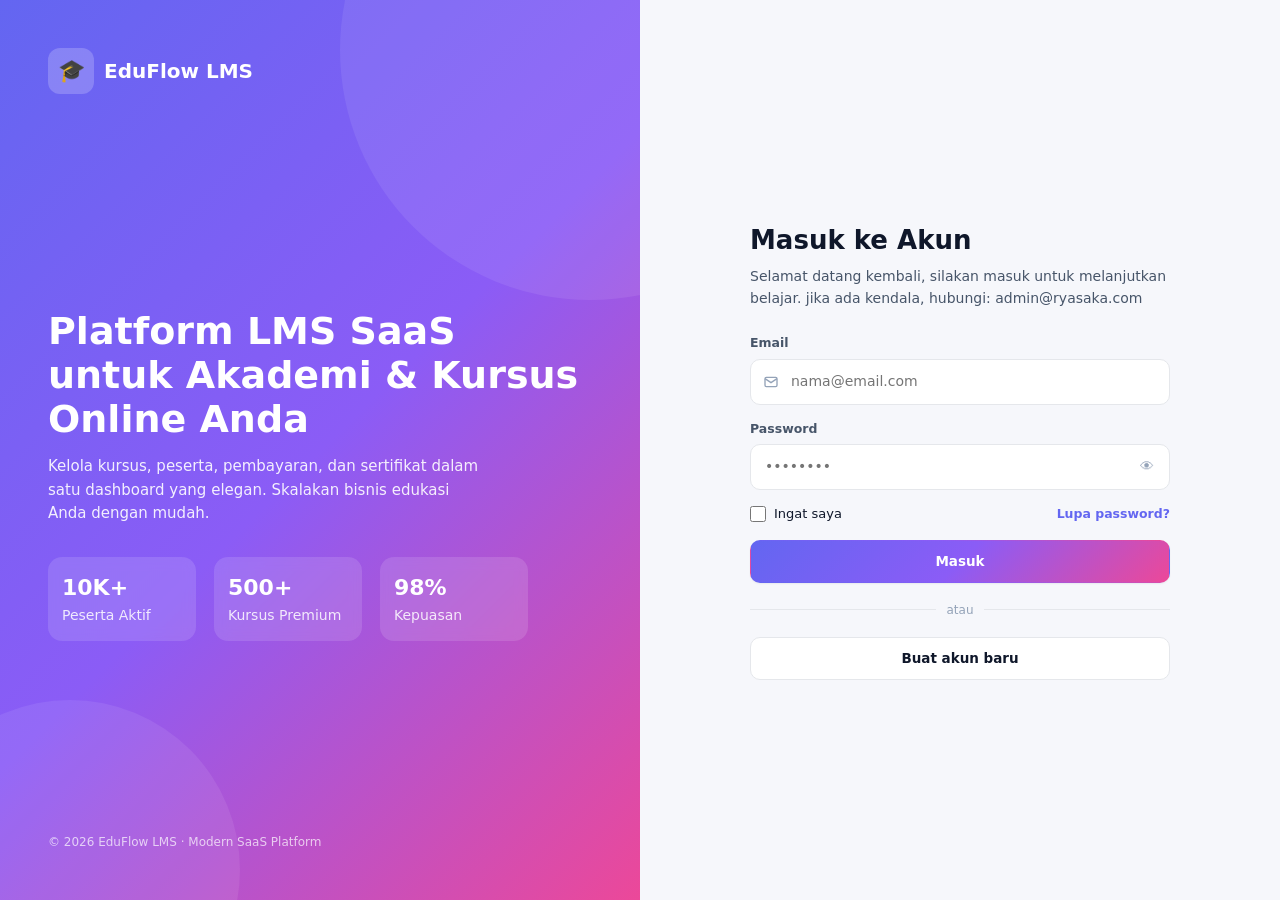
==== commit 7d3dc925: "Update index.html" ====
--- a/index.html
+++ b/index.html
@@ -278,6 +278,11 @@
 .search-rel{position:relative}
 .pm-opt{transition:all .15s}
 .pm-selected{border-color:var(--primary)!important;background:var(--primary-soft)!important;box-shadow:0 0 0 2px var(--primary) inset}
+.media-mask{background:transparent;cursor:default}
+.media-frame:fullscreen{width:100vw;height:100vh;border-radius:0;background:#000}
+.media-frame:-webkit-full-screen{width:100vw;height:100vh;border-radius:0;background:#000}
+.media-frame:fullscreen iframe,.media-frame:-webkit-full-screen iframe{width:100%;height:100%}
+.media-frame:fullscreen video,.media-frame:-webkit-full-screen video{width:100%;height:100%;max-height:100vh}
 </style>
 </head>
 <body>
@@ -318,7 +323,7 @@
  * Ganti GAS_URL dengan URL Web App deploy GAS Anda.
  * apiFetch(action,payload) = async wrapper + retry exponential backoff (max 3x)
  * ============================================================ */
-const GAS_URL = "https://script.google.com/macros/s/AKfycbx8dnNu2ZPVMMbDZ9PZ0nVqOcPPc5TNAemLsIQETOqML8JSO0egLW-LDYzxIuqfsWg/exec"; // <-- paste URL Web App GAS di sini
+const GAS_URL = "https://script.google.com/macros/s/AKfycbxaW9oOxLSdqDtxk0ETp2ITDz1nlec9DDrAuIZml8wCtlXWU_ZQ7JPL6dQcvu2T0EOC/exec"; // <-- paste URL Web App GAS di sini
 const HMAC_SECRET = "1"; // <-- samakan dengan Script Properties HMAC_SECRET di GAS
 const API_ENABLED = () => GAS_URL && !GAS_URL.includes('URL_DEPLOY_GAS_ANDA');
 
@@ -902,7 +907,7 @@
 function loginForm(){
   return `
     <h2>Masuk ke Akun</h2>
-    <p class="sub">Selamat datang kembali, silakan masuk untuk melanjutkan belajar.</p>
+    <p class="sub">Selamat datang kembali, silakan masuk untuk melanjutkan belajar. jika ada kendala, hubungi: admin@ryasaka.com</p>
     <form id="loginForm" novalidate>
       <div class="field">
         <label>Email</label>
@@ -1402,7 +1407,7 @@
         const inst=ins.find(x=>x.id===c.instructorId);
         return `<tr>
           <td><div class="flex items-center gap-2"><div class="av">${c.emoji}</div><div><b>${esc(c.title)}</b><div class="muted text-sm">${c.level} · ${c.duration}j</div></div></div></td>
-          <td>${esc(cat?.name||'-')}</td>
+          <td>${cat?esc((cat.icon||'📁')+' '+cat.name):'<span class="muted">-</span>'}</td>
           <td>${esc(inst?.name||'-')}</td>
           <td><b>${fmtRp(c.price)}</b></td>
           <td>${c.enrolled}</td>
@@ -1430,32 +1435,52 @@
 function courseFormModal(id){
   const cats = DB.get('categories',[]);
   const ins = DB.get('instructors',[]);
-  const c = id?DB.get('courses',[]).find(x=>x.id===id):{title:'',categoryId:cats[0]?.id,instructorId:ins[0]?.id,price:0,emoji:'📘',description:'',status:'draft',level:'Pemula',duration:8,enrolled:0,rating:'5.0',modules:[]};
+  if(!cats.length){
+    toast('Buat minimal 1 kategori dulu di menu Kategori','warn');
+    state.route='categories'; render(); return;
+  }
+  const c = id?DB.get('courses',[]).find(x=>x.id===id):{title:'',categoryId:cats[0]?.id,instructorId:ins[0]?.id,price:0,emoji:(cats[0]?.icon||'📘'),description:'',status:'draft',level:'Pemula',duration:8,enrolled:0,rating:'5.0',modules:[]};
+  // Emoji kursus mengikuti ikon kategori yang dipilih (default), tetap bisa diganti manual.
+  const catIcon = (cid)=>{ const cc=cats.find(x=>x.id===cid); return cc?(cc.icon||'📁'):'📘'; };
   modal({
     title: id?'Edit Kursus':'Tambah Kursus', size:'lg',
     body:`<form id="cForm">
-      <div class="field"><label>Judul Kursus</label><input class="input" name="title" required value="${esc(c.title)}" /></div>
-      ${emojiField('emoji', c.emoji, 'Emoji / Ikon Kursus')}
+      <div class="field"><label for="cTitle">Judul Kursus</label><input id="cTitle" class="input" name="title" required value="${esc(c.title)}" autocomplete="off" /></div>
       <div class="grid-2">
-        <div class="field"><label>Kategori</label><select class="select" name="categoryId">${cats.map(x=>`<option value="${x.id}" ${x.id===c.categoryId?'selected':''}>${esc(x.name)}</option>`).join('')}</select></div>
-        <div class="field"><label>Instruktur</label><select class="select" name="instructorId">${ins.map(x=>`<option value="${x.id}" ${x.id===c.instructorId?'selected':''}>${esc(x.name)}</option>`).join('')}</select></div>
-      </div>
+        <div class="field"><label for="cCat">Kategori</label><select id="cCat" class="select" name="categoryId">${cats.map(x=>`<option value="${x.id}" ${x.id===c.categoryId?'selected':''}>${esc((x.icon||'📁')+' '+x.name)}</option>`).join('')}</select></div>
+        <div class="field"><label for="cIns">Instruktur</label><select id="cIns" class="select" name="instructorId">${ins.length?ins.map(x=>`<option value="${x.id}" ${x.id===c.instructorId?'selected':''}>${esc(x.name)}</option>`).join(''):'<option value="">(belum ada instruktur)</option>'}</select></div>
+      </div>
+      ${emojiField('emoji', c.emoji, 'Emoji / Ikon Kursus (default mengikuti kategori)')}
       <div class="grid-3">
-        <div class="field"><label>Harga (Rp)</label><input class="input" type="number" name="price" min="0" value="${c.price}" required /></div>
-        <div class="field"><label>Level</label><select class="select" name="level"><option ${c.level==='Pemula'?'selected':''}>Pemula</option><option ${c.level==='Menengah'?'selected':''}>Menengah</option><option ${c.level==='Mahir'?'selected':''}>Mahir</option></select></div>
-        <div class="field"><label>Durasi (jam)</label><input class="input" type="number" name="duration" min="1" value="${c.duration}" /></div>
-      </div>
-      <div class="field"><label>Deskripsi</label><textarea class="textarea" name="description" required>${esc(c.description)}</textarea></div>
-      <div class="field"><label>Status</label><select class="select" name="status"><option value="draft" ${c.status==='draft'?'selected':''}>Draft</option><option value="published" ${c.status==='published'?'selected':''}>Publish</option></select></div>
+        <div class="field"><label for="cPrice">Harga (Rp)</label><input id="cPrice" class="input" type="number" name="price" min="0" value="${c.price}" required autocomplete="off" /></div>
+        <div class="field"><label for="cLevel">Level</label><select id="cLevel" class="select" name="level"><option ${c.level==='Pemula'?'selected':''}>Pemula</option><option ${c.level==='Menengah'?'selected':''}>Menengah</option><option ${c.level==='Mahir'?'selected':''}>Mahir</option></select></div>
+        <div class="field"><label for="cDur">Durasi (jam)</label><input id="cDur" class="input" type="number" name="duration" min="1" value="${c.duration}" autocomplete="off" /></div>
+      </div>
+      <div class="field"><label for="cDesc">Deskripsi</label><textarea id="cDesc" class="textarea" name="description" required>${esc(c.description)}</textarea></div>
+      <div class="field"><label for="cStatus">Status</label><select id="cStatus" class="select" name="status"><option value="draft" ${c.status==='draft'?'selected':''}>Draft</option><option value="published" ${c.status==='published'?'selected':''}>Publish</option></select></div>
     </form>`,
     foot:`<button class="btn ghost" onclick="closeModal()">Batal</button><button class="btn primary" id="saveC">Simpan</button>`
   });
+  // Saat kategori diganti, emoji kursus otomatis mengikuti ikon kategori tsb
+  // (kecuali admin sudah mengetik emoji kustom yang berbeda dari ikon kategori sebelumnya).
+  const catSel = $('#cCat'); const emojiInput = document.querySelector('#cForm [name="emoji"]');
+  let lastCatIcon = catIcon(c.categoryId);
+  if(catSel) catSel.onchange = ()=>{
+    const newIcon = catIcon(catSel.value);
+    // ikuti kategori bila field emoji masih sama dgn ikon kategori sebelumnya atau kosong
+    if(emojiInput && (!emojiInput.value || emojiInput.value===lastCatIcon)){
+      emojiInput.value = newIcon;
+    }
+    lastCatIcon = newIcon;
+  };
   $('#saveC').onclick=async ()=>{
     const f = $('#cForm');
     if(!f.title.value.trim() || !f.description.value.trim()){ toast('Lengkapi data','danger'); return; }
     const courses = DB.get('courses',[]);
     const data = {
-      title:f.title.value.trim(),emoji:f.emoji.value||'📘',categoryId:f.categoryId.value,instructorId:f.instructorId.value,
+      title:f.title.value.trim(),
+      emoji:f.emoji.value || catIcon(f.categoryId.value) || '📘',   // fallback ke ikon kategori
+      categoryId:f.categoryId.value,instructorId:f.instructorId.value,
       price:+f.price.value,level:f.level.value,duration:+f.duration.value,description:f.description.value.trim(),status:f.status.value,
     };
     if(id){
@@ -1463,6 +1488,7 @@
     } else {
       courses.unshift({id:uid('k'),...data,enrolled:0,rating:'5.0',createdAt:Date.now(),modules:[]});
     }
+    const btn=$('#saveC'); if(btn) btn.disabled=true;
     DB.set('courses',courses); await saveCollection('courses',courses); closeModal(); toast('Tersimpan','success'); renderPage();
   };
 }
@@ -2590,42 +2616,77 @@
           <td><span class="badge ${t.status==='success'?'success':t.status==='pending'?'warn':t.status==='refund'?'info':'danger'}">${t.status}</span></td>
           <td>${fmtDate(t.createdAt)}</td>
           <td>
-            ${t.status==='pending'?'<button class="btn sm primary" data-ap="'+t.id+'">Approve</button>':''}
-            ${t.status==='success'?'<button class="btn sm danger" data-rf="'+t.id+'">Refund</button>':''}
+            ${t.status==='pending'?`<button class="btn sm primary" data-ap="${t.id}">Approve</button>`:''}
+            ${t.status==='success'?`<button class="btn sm danger" data-rf="${t.id}">Refund</button>`:''}
           </td></tr>
         `).join('')}</tbody>
       </table></div>
     `;
     el.querySelectorAll('[data-f]').forEach(b=>b.onclick=()=>{filter=b.dataset.f;render();});
+
+    // APPROVE — wajib verifikasi password admin → status pending menjadi success (via backend)
     el.querySelectorAll('[data-ap]').forEach(b=>b.onclick=()=>{
-      const ts=DB.get('transactions',[]); const ix=ts.findIndex(x=>x.id===b.dataset.ap);
-      if(ix>=0) {
-        ts[ix].status='success'; DB.set('transactions',ts); toast('Transaksi di-approve','success'); render();
-      }
+      const id = b.dataset.ap;
+      verifyPasswordModal('Verifikasi Approve', 'Masukkan password admin untuk menyetujui transaksi ini:', async ()=>{
+        if(API_ENABLED()){
+          const r = await apiFetch('confirmPayment', { id });
+          if(r && r.ok){ await pullFromBackend(true); toast('Transaksi di-approve & peserta otomatis terdaftar','success'); render(); }
+          else { toast((r&&r.msg)||'Gagal approve','danger'); }
+        } else {
+          const ts=DB.get('transactions',[]); const ix=ts.findIndex(x=>x.id===id);
+          if(ix>=0){ ts[ix].status='success'; ts[ix].confirmedAt=Date.now(); await saveCollection('transactions',ts); toast('Transaksi di-approve','success'); render(); }
+        }
+      });
     });
+
+    // REFUND — wajib verifikasi password admin → status success menjadi refund (via backend)
     el.querySelectorAll('[data-rf]').forEach(b=>b.onclick=()=>{
-      modal({
-        title: 'Verifikasi Refund',
-        body: `<p>Masukkan password admin Anda untuk memproses pengembalian uang:</p>
-               <input type="password" class="input mt-2" id="rfPw" placeholder="Password verifikasi" />`,
-        foot: `<button class="btn ghost" onclick="closeModal()">Batal</button>
-               <button class="btn danger" id="btnRfConfirm">Konfirmasi Refund</button>`
-      });
-      $('#btnRfConfirm').onclick = () => {
-        if ($('#rfPw').value === state.user.password) {
-          const ts=DB.get('transactions',[]); const ix=ts.findIndex(x=>x.id===b.dataset.rf);
-          if(ix>=0) {
-            ts[ix].status='refund'; DB.set('transactions',ts); toast('Refund berhasil, uang kursus kembali ke peserta','success'); render();
-          }
-          closeModal();
+      const id = b.dataset.rf;
+      verifyPasswordModal('Verifikasi Refund', 'Masukkan password admin untuk memproses pengembalian uang:', async ()=>{
+        if(API_ENABLED()){
+          const r = await apiFetch('refundPayment', { id });
+          if(r && r.ok){ await pullFromBackend(true); toast('Refund berhasil','success'); render(); }
+          else { toast((r&&r.msg)||'Gagal refund','danger'); }
         } else {
-          toast('Password salah, status tidak berubah','danger');
+          const ts=DB.get('transactions',[]); const ix=ts.findIndex(x=>x.id===id);
+          if(ix>=0){ ts[ix].status='refund'; ts[ix].refundedAt=Date.now(); await saveCollection('transactions',ts); toast('Refund berhasil','success'); render(); }
         }
-      };
+      }, 'danger');
     });
   };
   render();
 };
+
+/* Modal verifikasi password admin untuk aksi sensitif (approve/refund).
+ * Password diverifikasi di SERVER (terhadap hash), tidak ada plaintext di klien. */
+function verifyPasswordModal(title, message, onVerified, btnStyle){
+  modal({
+    title: title,
+    body: `<p>${esc(message)}</p>
+           <input type="password" class="input mt-2" id="vpPw" placeholder="Password admin" autocomplete="current-password"/>
+           <div id="vpErr" class="text-sm" style="color:var(--danger);margin-top:6px"></div>`,
+    foot: `<button class="btn ghost" onclick="closeModal()">Batal</button>
+           <button class="btn ${btnStyle||'primary'}" id="vpConfirm">Konfirmasi</button>`
+  });
+  setTimeout(()=>{ const i=$('#vpPw'); if(i) i.focus(); },50);
+  const doVerify = async ()=>{
+    const pw = $('#vpPw') ? $('#vpPw').value : '';
+    if(!pw){ $('#vpErr').textContent='Password wajib diisi'; return; }
+    const btn=$('#vpConfirm'); if(btn){ btn.disabled=true; btn.textContent='Memverifikasi...'; }
+    let ok=false;
+    if(API_ENABLED()){
+      const r = await apiFetch('verifyPassword', { password: pw });
+      ok = !!(r && r.ok);
+    } else {
+      // mode offline: bandingkan dengan password lokal bila ada (akun demo)
+      ok = !!(state.user && state.user.password && state.user.password===pw);
+    }
+    if(ok){ closeModal(); onVerified(); }
+    else { if($('#vpErr')) $('#vpErr').textContent='Password salah'; if(btn){ btn.disabled=false; btn.textContent='Konfirmasi'; } }
+  };
+  $('#vpConfirm').onclick = doVerify;
+  const pwInput=$('#vpPw'); if(pwInput) pwInput.onkeydown=e=>{ if(e.key==='Enter'){ e.preventDefault(); doVerify(); } };
+}
 
 /* ---- Payment Gateway ---- */
 /* ============= BATCH 6: Payment Gateway (redesign + QRIS static) ============= */
@@ -2692,8 +2753,9 @@
 
       <div id="payPanel"></div>
     `;
-    let tab = 'gateways';
+    let tab = state._payTab || 'gateways';   // pertahankan tab aktif lintas re-render (poll 15 dtk)
     const renderTab=()=>{
+      state._payTab = tab;                    // simpan agar tidak reset saat renderPage() dipanggil poll
       $$('#payTabs button').forEach(b=>b.classList.toggle('active', b.dataset.t===tab));
       const panel = $('#payPanel');
       if(tab==='gateways'){
@@ -3720,31 +3782,54 @@
   const noSel = 'user-select:none;-webkit-user-select:none;-webkit-touch-callout:none;-webkit-user-drag:none;';
   let body='';
   if(m.type==='video'){
-    body = `<div class="vp" id="vp" style="${noSel}position:relative" oncontextmenu="return false">
-      <div class="play" id="playBtn"><svg width="30" height="30" viewBox="0 0 24 24" fill="white"><path d="M8 5v14l11-7z"/></svg></div>
-      <div style="${wmStyle}">${wmText}</div>
-      <div class="controls">
-        <button id="pp">▶</button>
-        <div class="progress" id="pg"><div class="bar" id="pb"></div></div>
-        <span id="tm">0:00 / ${m.duration||'10:00'}</span>
-        <select id="spd" style="background:rgba(255,255,255,.2);color:#fff;border:0;border-radius:4px;padding:4px 6px">
-          <option value="0.5">0.5x</option><option value="1" selected>1x</option><option value="1.5">1.5x</option><option value="2">2x</option>
-        </select>
-        <button id="fs">⛶</button>
-      </div>
-    </div>
-    <div class="muted text-sm mt-1">🔒 Video hanya untuk ditonton. Download & screen-capture tidak diizinkan.</div>
-    <p class="mt-2" style="${noSel}">${esc(m.content||'')}</p>`;
+    const vsrc = videoEmbed_(m);   // {kind:'drive'|'embed'|'file'|'none', src}
+    if(vsrc.kind==='file'){
+      // Video file langsung (mp4/webm) → pemutar HTML5 native
+      body = `<div style="position:relative;${noSel}" oncontextmenu="return false">
+        <div style="position:relative;width:100%;background:#000;border-radius:10px;overflow:hidden">
+          <video controls controlslist="nodownload" oncontextmenu="return false" style="width:100%;max-height:70vh;display:block" src="${esc(vsrc.src)}"></video>
+          <div style="${wmStyle}">${wmText}</div>
+        </div>
+        <div class="muted text-sm mt-1">🔒 Streaming only — download dinonaktifkan.</div>
+        <p class="mt-2" style="${noSel}">${esc(m.content||'')}</p>`;
+    } else if(vsrc.kind==='drive' || vsrc.kind==='embed'){
+      // Google Drive / YouTube / Vimeo → iframe embed
+      // Tutup hotspot tombol "pop-out / buka di Drive" (kanan atas) dan "YouTube" (kanan bawah)
+      // dengan lapisan transparan agar klik tidak keluar dari iframe (nonton hanya di dalam).
+      const fsId = 'fs_'+mid;
+      body = `<div style="position:relative;${noSel}" oncontextmenu="return false" id="${fsId}">
+        <div class="media-frame" style="position:relative;width:100%;height:70vh;background:#000;border-radius:10px;overflow:hidden">
+          <iframe src="${esc(vsrc.src)}" style="width:100%;height:100%;border:0" allow="autoplay; fullscreen; encrypted-media" allowfullscreen sandbox="allow-scripts allow-same-origin allow-presentation"></iframe>
+          <div style="${wmStyle}">${wmText}</div>
+          <!-- masker hotspot: kanan-atas (pop-out Drive) & kanan-bawah (logo YouTube) -->
+          <div class="media-mask" style="position:absolute;top:0;right:0;width:80px;height:60px;z-index:5"></div>
+          <div class="media-mask" style="position:absolute;bottom:0;right:0;width:110px;height:52px;z-index:5"></div>
+          <button type="button" class="btn sm" onclick="toggleMediaFullscreen('${fsId}')" title="Layar penuh" style="position:absolute;bottom:10px;left:10px;z-index:6;background:rgba(0,0,0,.6);color:#fff;border:0">⛶ Layar Penuh</button>
+        </div>
+        <div class="muted text-sm mt-1">🔒 Video hanya untuk ditonton di dalam pemutar ini.</div>
+        <p class="mt-2" style="${noSel}">${esc(m.content||'')}</p>`;
+    } else {
+      // Tidak ada sumber video yang diset di modul
+      body = `<div class="card" style="text-align:center;padding:50px 20px">
+        <div style="font-size:56px">🎬</div>
+        <b class="text-lg">${esc(m.title)}</b>
+        <p class="muted mt-1">Video belum diatur untuk modul ini. Admin/instruktur dapat menambahkannya di halaman Modul Pelajaran (Upload File / Insert Link / Bank Materi).</p>
+        ${m.content?`<p class="mt-2" style="${noSel}">${esc(m.content)}</p>`:''}
+      </div>`;
+    }
   } else if(m.type==='pdf'){
-    // Reading-view PDF: render via Google Drive preview iframe when fileId/url is available, otherwise placeholder
+    // Reading-view dokumen (PDF/Word/Slide/dll): render via Google Drive preview iframe.
     const driveId = m.fileId || (m.url && (m.url.match(/\/d\/([^/]+)/)?.[1] || m.url.match(/[?&]id=([^&]+)/)?.[1])) || '';
     const previewUrl = driveId ? `https://drive.google.com/file/d/${driveId}/preview` : (m.url||'');
-    body = `<div style="position:relative;${noSel}" oncontextmenu="return false">
+    const fsId = 'fs_'+mid;
+    body = `<div style="position:relative;${noSel}" oncontextmenu="return false" id="${fsId}">
       ${previewUrl?`
-        <div style="position:relative;width:100%;height:70vh;background:#1a1a1a;border-radius:10px;overflow:hidden">
-          <iframe src="${esc(previewUrl)}" style="width:100%;height:100%;border:0" allow="autoplay" sandbox="allow-scripts allow-same-origin allow-popups"></iframe>
+        <div class="media-frame" style="position:relative;width:100%;height:70vh;background:#1a1a1a;border-radius:10px;overflow:hidden">
+          <iframe src="${esc(previewUrl)}" style="width:100%;height:100%;border:0" allow="autoplay" sandbox="allow-scripts allow-same-origin"></iframe>
           <div style="${wmStyle}">${wmText}</div>
-          <div style="position:absolute;top:0;right:0;width:48px;height:48px;background:#1a1a1a" title="Reading-only"></div>
+          <!-- tutup hotspot tombol pop-out/buka di Drive (kanan atas) -->
+          <div class="media-mask" style="position:absolute;top:0;right:0;width:80px;height:60px;z-index:5"></div>
+          <button type="button" class="btn sm" onclick="toggleMediaFullscreen('${fsId}')" title="Layar penuh" style="position:absolute;bottom:10px;left:10px;z-index:6;background:rgba(0,0,0,.6);color:#fff;border:0">⛶ Layar Penuh</button>
         </div>
       `:`
         <div class="card" style="background:#f3f4f6;color:#000;text-align:center;padding:60px 20px;position:relative;overflow:hidden">
@@ -3754,7 +3839,7 @@
           <div style="${wmStyle};color:rgba(0,0,0,.08)">${wmText}</div>
         </div>
       `}
-      <div class="muted text-sm mt-1">🔒 Reading-view: download, print, dan klik kanan dinonaktifkan.</div>
+      <div class="muted text-sm mt-1">🔒 Reading-view: download, print, dan klik kanan dinonaktifkan. Gunakan ⛶ untuk layar penuh.</div>
     </div>`;
   } else if(m.type==='audio'){
     body = `<div class="card" style="${noSel};position:relative" oncontextmenu="return false">
@@ -3767,7 +3852,31 @@
   } else if(m.type==='quiz'){
     body = renderQuiz(cid,m);
   } else {
-    body = `<div class="card"><b>📝 Assignment</b><p class="mt-2">${esc(m.content||'')}</p><div class="field mt-2"><label>Jawaban Anda</label><textarea class="textarea" id="ans" placeholder="Tulis atau paste link Google Drive..."></textarea></div><button class="btn primary" onclick="if(!$('#ans').value.trim()){toast('Jawaban wajib','danger');return;}markComplete('${cid}','${mid}');toast('Assignment dikumpulkan','success');closeModal();">Kumpulkan</button></div>`;
+    // ASSIGNMENT — input menyesuaikan tipe submission yang diatur instruktur (file/text/link)
+    const submitType = m.submitType || 'file';
+    const stLabel = submitType==='file'?'📎 Upload File':submitType==='link'?'🔗 Kirim Link':'✍️ Jawaban Teks';
+    const deadlineHtml = m.deadline ? `<div class="muted text-sm">⏰ Deadline: <b>${esc(m.deadline)}</b></div>` : '';
+    let inputHtml='';
+    if(submitType==='file'){
+      inputHtml = `<div class="field"><label>Upload File Jawaban</label>
+        <input type="file" class="input" id="asgFile" accept=".pdf,.doc,.docx,.ppt,.pptx,.xls,.xlsx,.zip,.rar,.txt,image/*"/>
+        <div class="muted text-sm" style="margin-top:4px">${API_ENABLED()?'File diunggah ke Google Drive.':'⚠️ GAS_URL belum diset — file disimpan lokal.'}</div></div>`;
+    } else if(submitType==='link'){
+      inputHtml = `<div class="field"><label>Link Jawaban (Google Drive, GitHub, dll)</label>
+        <input type="url" class="input" id="asgLink" placeholder="https://..." autocomplete="off"/></div>`;
+    } else {
+      inputHtml = `<div class="field"><label>Jawaban Anda</label>
+        <textarea class="textarea" id="asgText" rows="6" placeholder="Tulis jawaban Anda di sini..."></textarea></div>`;
+    }
+    body = `<div class="card">
+      <b>📝 Assignment: ${esc(m.title)}</b>
+      <div class="muted text-sm" style="margin-top:2px">Tipe submission: <b>${stLabel}</b>${m.maxScore?` · Max nilai: ${m.maxScore}`:''}</div>
+      ${deadlineHtml}
+      ${m.content?`<p class="mt-2" style="white-space:pre-wrap">${esc(m.content)}</p>`:''}
+      <div id="asgStatus" class="text-sm" style="margin-top:8px"></div>
+      ${inputHtml}
+      <button class="btn primary" id="asgSubmit">Kumpulkan Tugas</button>
+    </div>`;
   }
   modal({title:`${m.type.toUpperCase()}: ${m.title}${done?' ✓':''}`, size:'xl',
     body,
@@ -3778,23 +3887,89 @@
   // Tear down guard when modal closes
   const mo = new MutationObserver(()=>{ if(!document.querySelector('.modal-backdrop')){ _viewerGuard(false); mo.disconnect(); } });
   mo.observe(document.body,{childList:true,subtree:false});
-  if(m.type==='video') setupVideo();
-};
-
-function setupVideo(){
-  let playing=false, cur=0, dur=600, speed=1, intv;
-  const pb=$('#pb'),tm=$('#tm'),pp=$('#pp'),vp=$('#vp');
-  const upd=()=>{pb.style.width=(cur/dur*100)+'%';tm.textContent=fmtTime(cur)+' / '+fmtTime(dur);};
-  const toggle=()=>{playing=!playing;pp.textContent=playing?'⏸':'▶';$('#playBtn').style.display=playing?'none':'';
-    if(playing){intv=setInterval(()=>{cur+=speed;if(cur>=dur){cur=dur;clearInterval(intv);playing=false;pp.textContent='▶';$('#playBtn').style.display='';}upd();},1000);}
-    else clearInterval(intv);
-  };
-  $('#playBtn').onclick=toggle; pp.onclick=toggle;
-  $('#pg').onclick=e=>{const r=e.currentTarget.getBoundingClientRect();cur=(e.clientX-r.left)/r.width*dur;upd();};
-  $('#spd').onchange=e=>speed=+e.target.value;
-  $('#fs').onclick=()=>{if(!document.fullscreenElement)vp.requestFullscreen?.();else document.exitFullscreen?.();};
-}
-function fmtTime(s){s=Math.floor(s);return Math.floor(s/60)+':'+String(s%60).padStart(2,'0');}
+
+  // Assignment: tangani submit sesuai tipe (file/text/link)
+  if(m.type!=='video' && m.type!=='pdf' && m.type!=='audio' && m.type!=='quiz'){
+    const sbtn = $('#asgSubmit');
+    if(sbtn) sbtn.onclick = async ()=>{
+      const submitType = m.submitType || 'file';
+      let content = {};
+      if(submitType==='file'){
+        const file = $('#asgFile') && $('#asgFile').files[0];
+        if(!file){ toast('Pilih file dulu','danger'); return; }
+        sbtn.disabled=true; $('#asgStatus').innerHTML='<span style="color:var(--info)">⏳ Mengunggah file...</span>';
+        const up = await uploadToDrive(file, {title:'Tugas: '+m.title});
+        if(!up.ok){ sbtn.disabled=false; $('#asgStatus').innerHTML='<span style="color:var(--danger)">✕ '+esc(up.msg||'Gagal upload')+'</span>'; return; }
+        content = { fileId: up.data.fileId, url: up.data.viewUrl||up.data.url };
+      } else if(submitType==='link'){
+        const url = $('#asgLink') ? $('#asgLink').value.trim() : '';
+        if(!/^https?:\/\//.test(url)){ toast('Masukkan link yang valid (http/https)','danger'); return; }
+        content = { url };
+      } else {
+        const text = $('#asgText') ? $('#asgText').value.trim() : '';
+        if(!text){ toast('Jawaban wajib diisi','danger'); return; }
+        content = { text };
+      }
+      sbtn.disabled=true;
+      if(API_ENABLED()){
+        const r = await apiFetch('submitAssignment', { courseId:cid, moduleId:mid, content });
+        if(!r || !r.ok){ sbtn.disabled=false; $('#asgStatus').innerHTML='<span style="color:var(--danger)">✕ '+esc((r&&r.msg)||'Gagal mengirim')+'</span>'; return; }
+      } else {
+        // mode offline: catat submission lokal
+        const subs=DB.get('submissions',[]);
+        subs.unshift({ id:uid('sub'), userId:state.user.id, userName:state.user.name, courseId:cid, moduleId:mid, type:'assignment', submitType, ...content, status:'submitted', submittedAt:Date.now() });
+        DB.set('submissions',subs);
+      }
+      await markComplete(cid, mid, true);
+      toast('Tugas berhasil dikumpulkan','success');
+      closeModal();
+    };
+  }
+};
+
+/* Tentukan cara menampilkan video dari modul:
+ *  - file   : URL video langsung (mp4/webm/ogg/mov) → <video>
+ *  - drive  : file Google Drive (fileId / URL Drive) → iframe /preview
+ *  - embed  : YouTube / Vimeo → iframe embed
+ *  - none   : tidak ada sumber
+ * Mengambil sumber dari m.url, m.viewUrl, atau m.fileId. */
+function videoEmbed_(m){
+  const raw = (m && (m.url || m.viewUrl || '')) + '';
+  const fileId = (m && m.fileId) || '';
+  // 1) Google Drive (fileId eksplisit atau pola URL Drive)
+  const driveId = fileId
+    || (raw.match(/\/d\/([A-Za-z0-9_\-]+)/)||[])[1]
+    || (raw.match(/[?&]id=([A-Za-z0-9_\-]+)/)||[])[1]
+    || '';
+  if(driveId) return { kind:'drive', src:'https://drive.google.com/file/d/'+driveId+'/preview' };
+  // 2) YouTube → nocookie + modestbranding + rel=0 (kurangi tautan keluar/branding)
+  let yt = (raw.match(/(?:youtube\.com\/watch\?v=|youtu\.be\/|youtube\.com\/embed\/|youtube\.com\/shorts\/)([A-Za-z0-9_\-]{6,})/)||[])[1];
+  if(yt) return { kind:'embed', src:'https://www.youtube-nocookie.com/embed/'+yt+'?modestbranding=1&rel=0&playsinline=1&iv_load_policy=3' };
+  // 3) Vimeo
+  const vm = (raw.match(/vimeo\.com\/(?:video\/)?(\d+)/)||[])[1];
+  if(vm) return { kind:'embed', src:'https://player.vimeo.com/video/'+vm+'?title=0&byline=0&portrait=0' };
+  // 4) File video langsung
+  if(raw && /\.(mp4|webm|ogg|ogv|mov|m4v)(\?|#|$)/i.test(raw)) return { kind:'file', src:raw };
+  // 5) URL lain yang ada → coba sebagai iframe embed umum
+  if(raw && /^https?:\/\//.test(raw)) return { kind:'embed', src:raw };
+  return { kind:'none', src:'' };
+}
+window.videoEmbed_ = videoEmbed_;
+
+/* Toggle layar penuh untuk wadah media (video/PDF/dok). Memakai Fullscreen API
+ * pada elemen pembungkus sehingga iframe ikut memenuhi layar. */
+window.toggleMediaFullscreen = function(id){
+  const elx = document.getElementById(id);
+  if(!elx) return;
+  const frame = elx.querySelector('.media-frame') || elx;
+  try{
+    if(!document.fullscreenElement){
+      (frame.requestFullscreen||frame.webkitRequestFullscreen||frame.msRequestFullscreen||function(){}).call(frame);
+    } else {
+      (document.exitFullscreen||document.webkitExitFullscreen||document.msExitFullscreen||function(){}).call(document);
+    }
+  }catch(e){ /* abaikan bila ditolak browser */ }
+};
 window.markComplete = async (cid,mid,silent)=>{
   // KEAMANAN: saat backend aktif, SERVER menyimpan & menghitung progress (cek enrolment).
   if (API_ENABLED()){
@@ -4289,6 +4464,14 @@
 }
 // Sinkronisasi dari Spreadsheet/Drive. Data HANYA berada di backend — frontend tidak pernah
 // mengunggah data awal (tidak ada lagi seed/demo lokal). Selalu tarik dari server.
+function _isUserBusy(){
+  // Ada modal terbuka?
+  if(document.querySelector('.modal-backdrop')) return true;
+  // Sedang fokus mengetik di input/textarea/select?
+  const a = document.activeElement;
+  if(a && /^(INPUT|TEXTAREA|SELECT)$/.test(a.tagName)) return true;
+  return false;
+}
 function bootSync(){
   if(!API_ENABLED() || _syncedThisSession) return;
   _syncedThisSession=true;
@@ -4300,7 +4483,15 @@
     if(!_syncTimer) _syncTimer=setInterval(()=>{
       if(!state.user) return;
       const _ps=Date.now();
-      apiFetch('syncPull',{},{retries:1}).then(rr=>{ if(rr&&rr.ok&&rr.data){ _applyPull(rr,_ps); state.user?renderPage():render(); } });
+      apiFetch('syncPull',{},{retries:1}).then(rr=>{
+        if(rr&&rr.ok&&rr.data){
+          _applyPull(rr,_ps);
+          // Jangan render ulang bila ada modal terbuka atau pengguna sedang mengisi form
+          // (mencegah halaman QRIS/Bank/form ter-reset di tengah pengeditan).
+          if(_isUserBusy()) return;
+          state.user?renderPage():render();
+        }
+      });
     },15000); // poll tiap 15 detik (realtime-ish)
     // Flusher cepat: dorong koleksi dirty tiap 5 dtk sampai server mengonfirmasi (jaminan 100% tersimpan).
     if(!_flushTimer) _flushTimer=setInterval(()=>{ if(state.user) flushDirty(); },5000);
